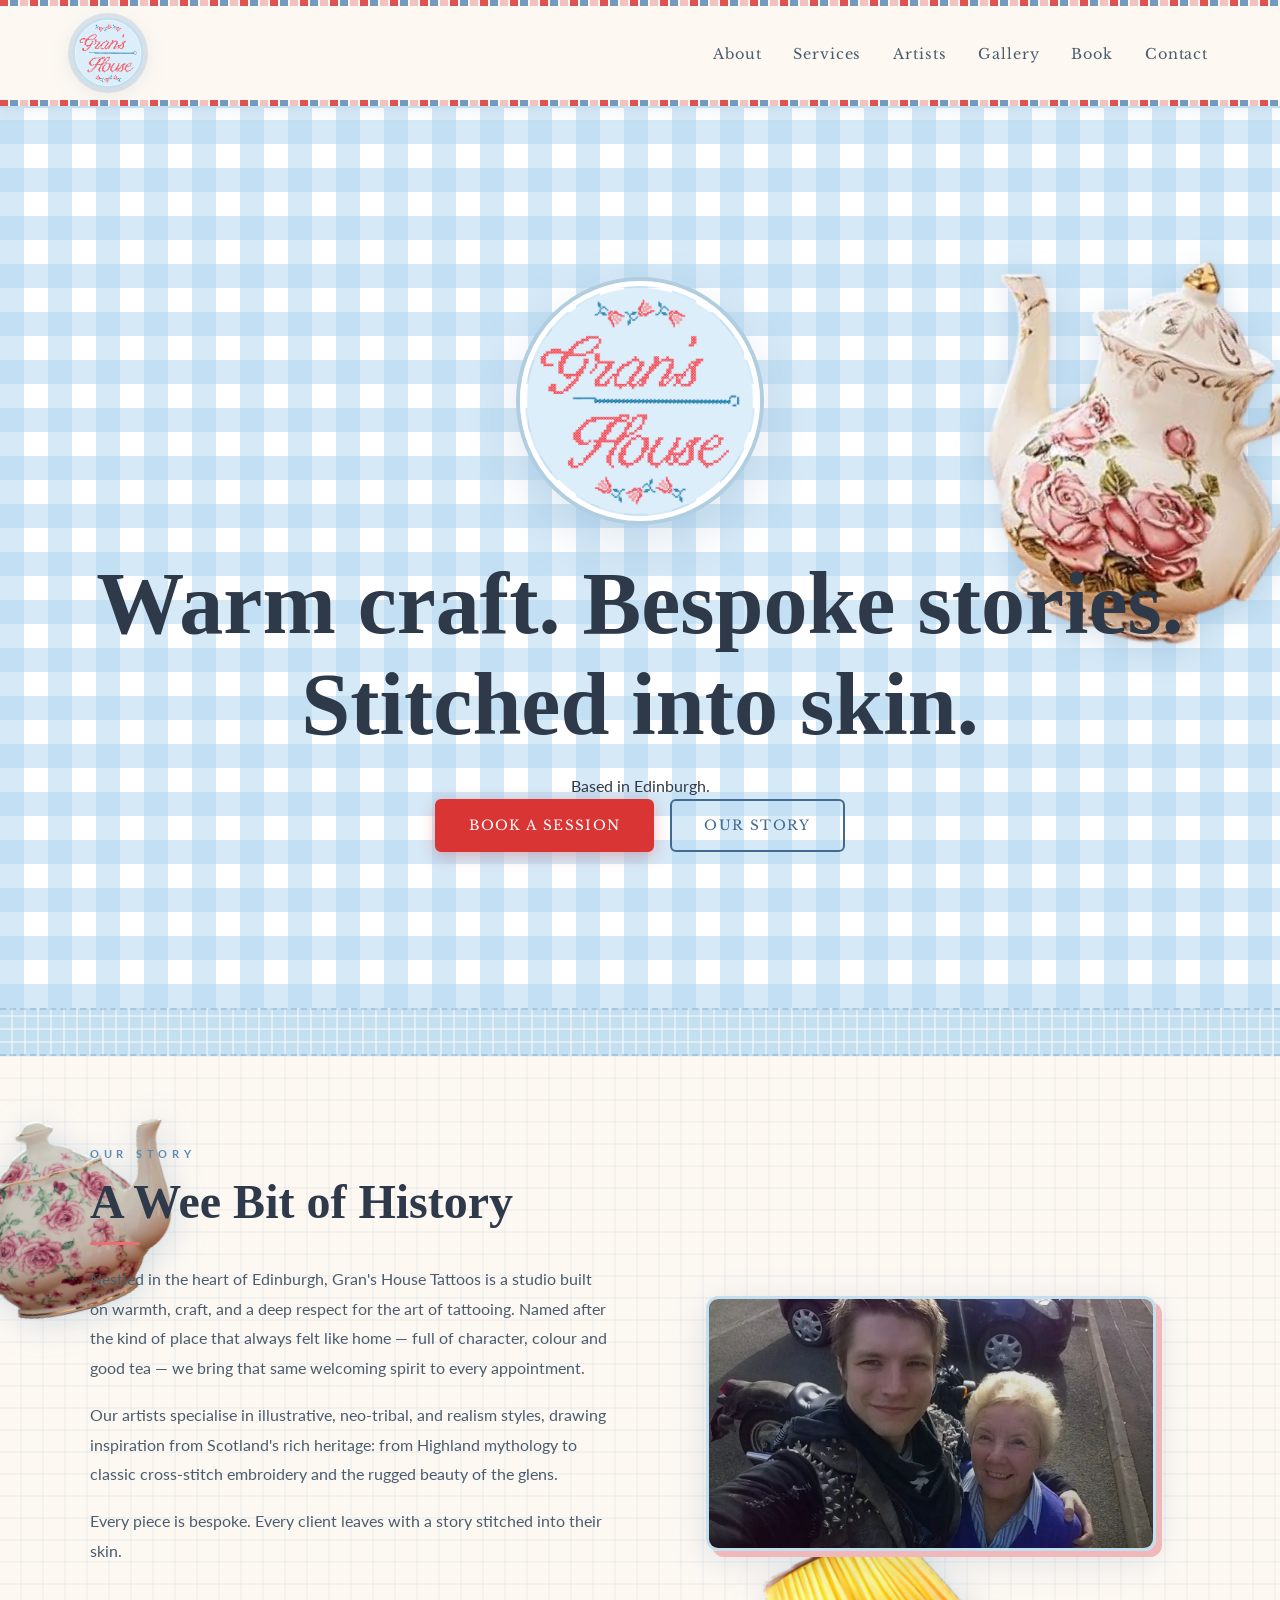
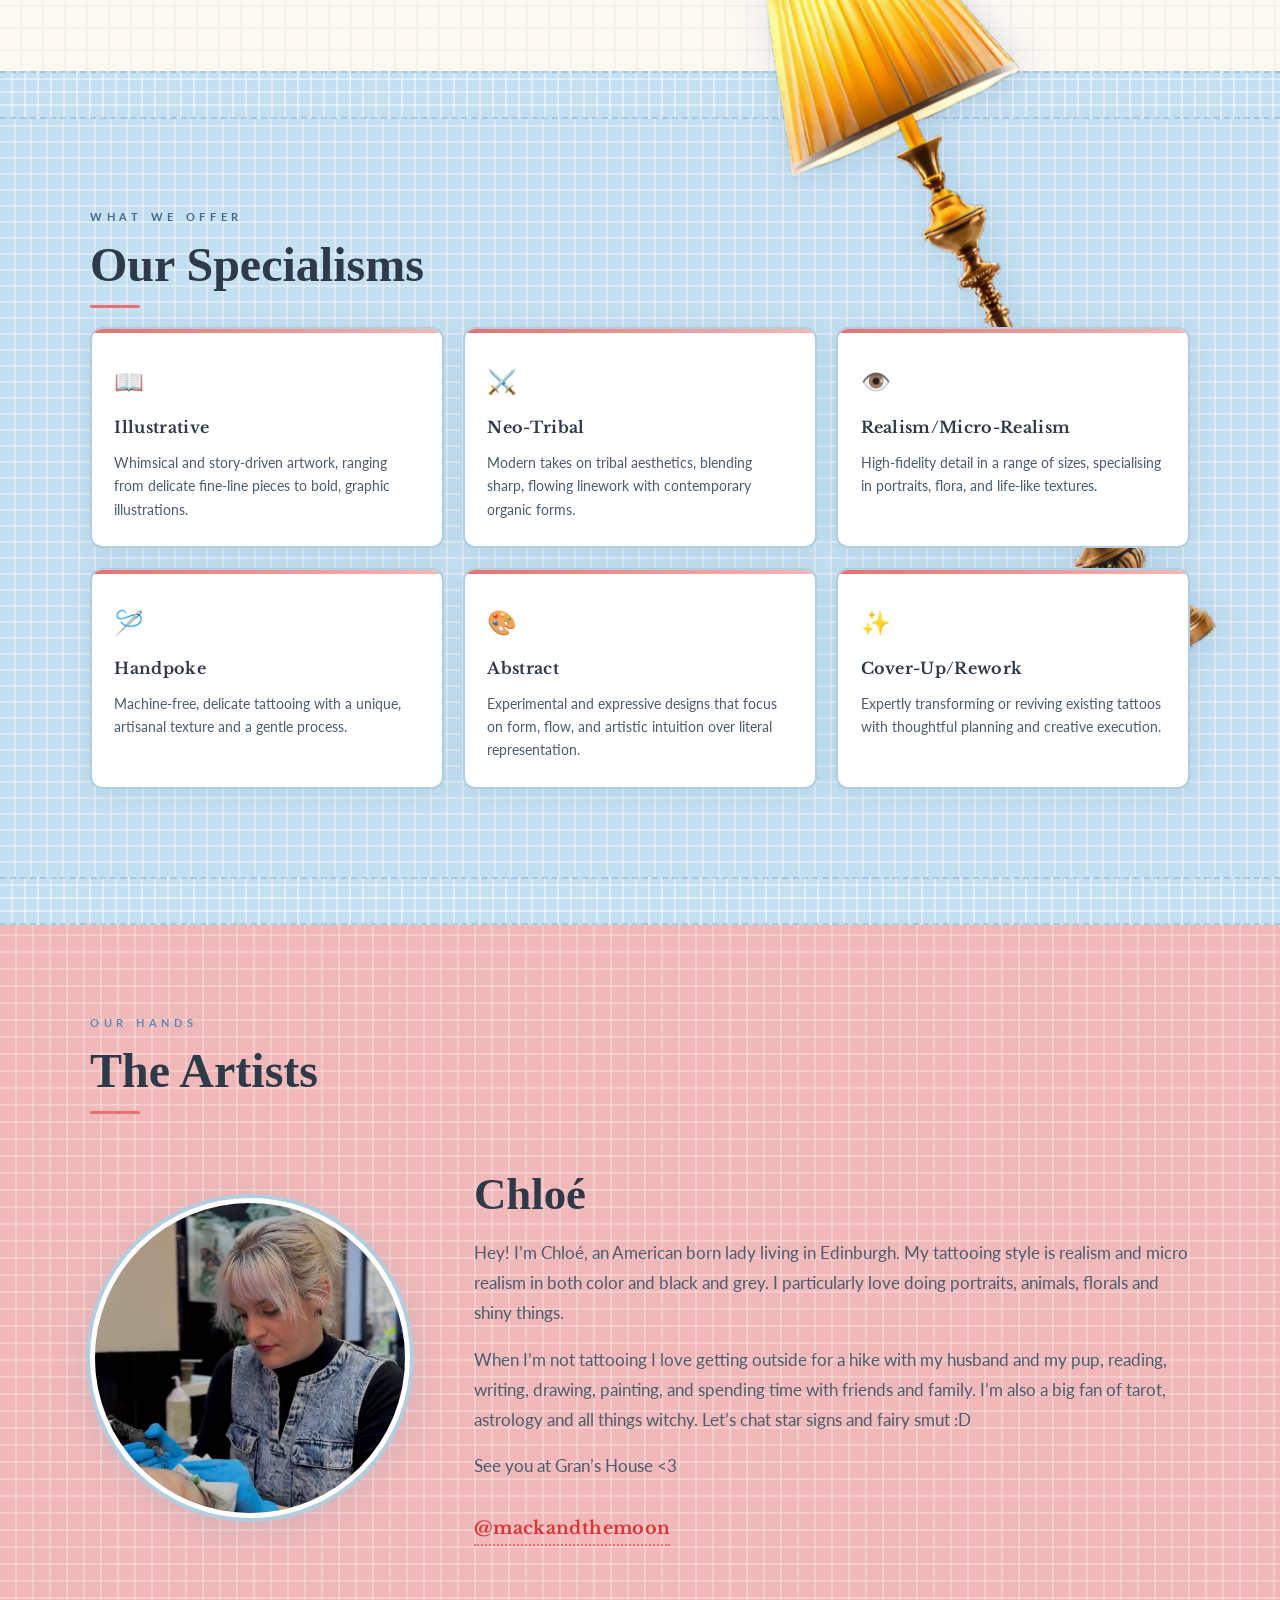
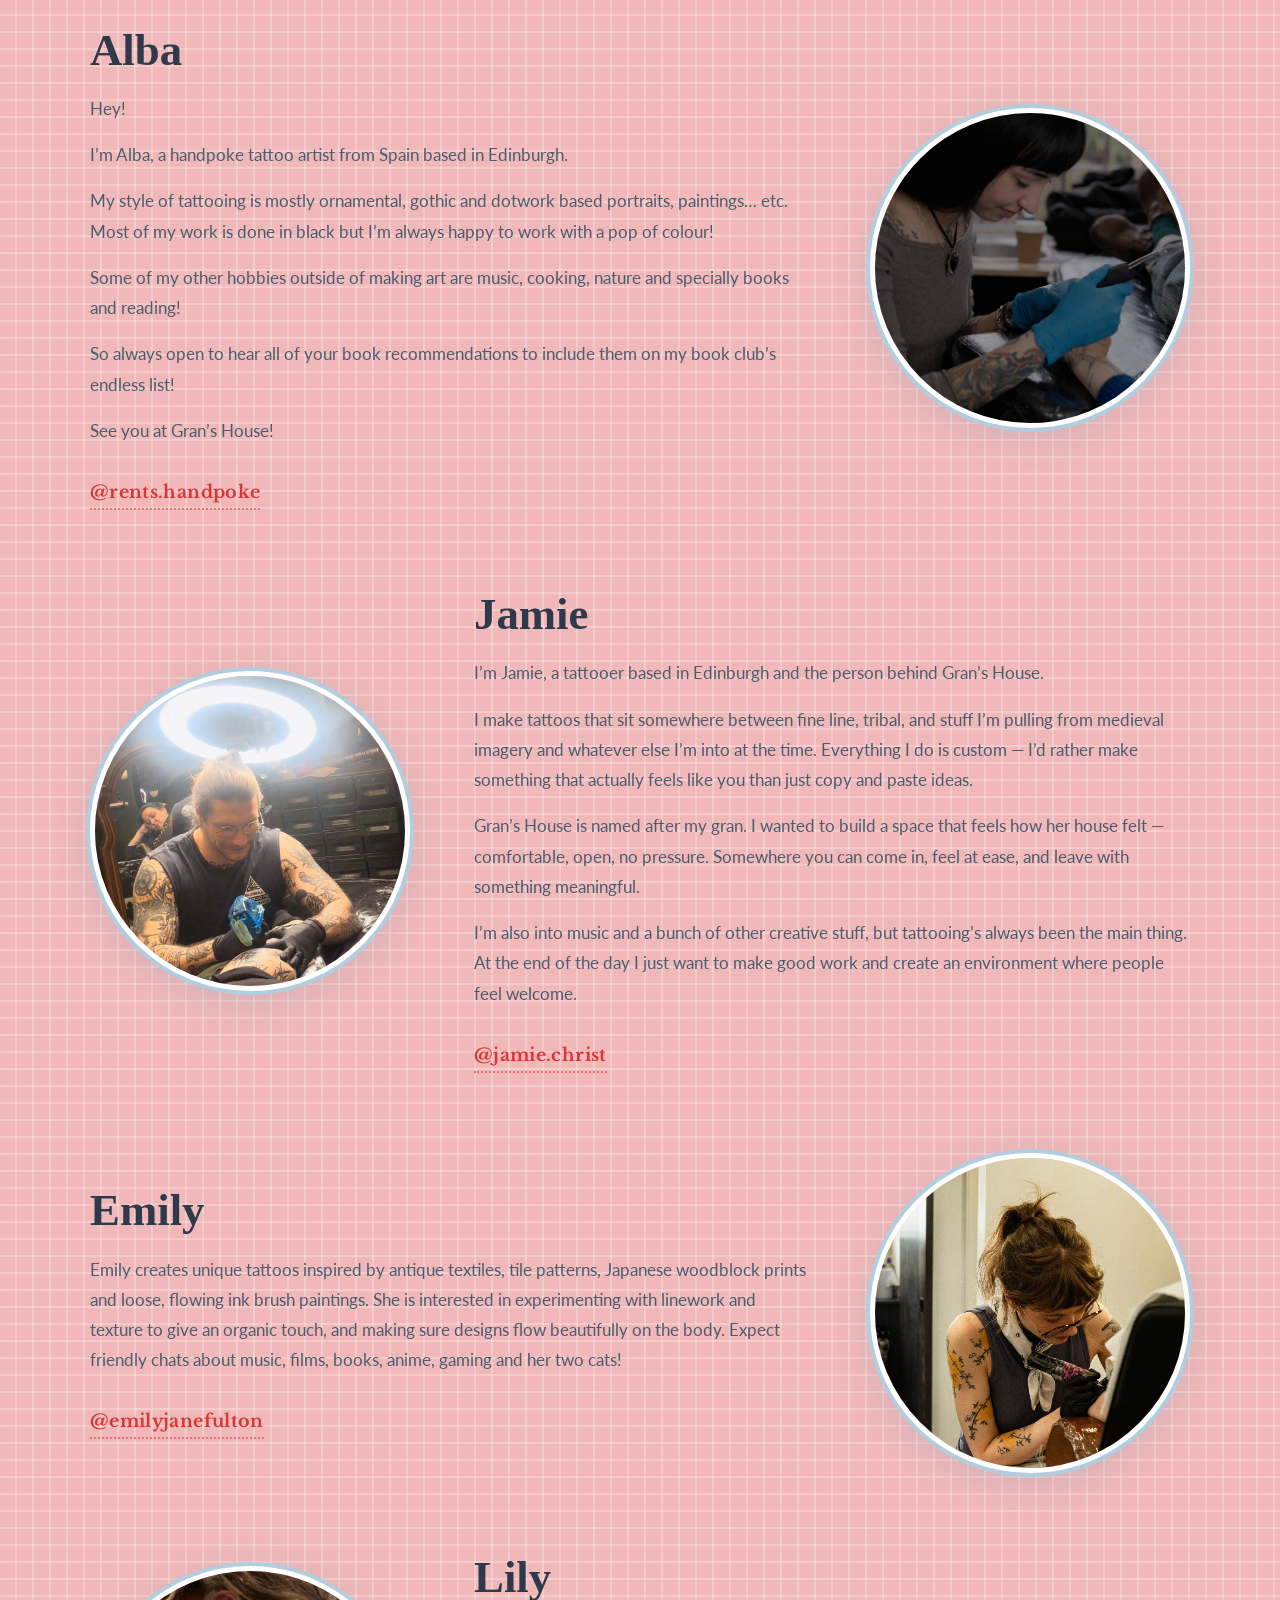
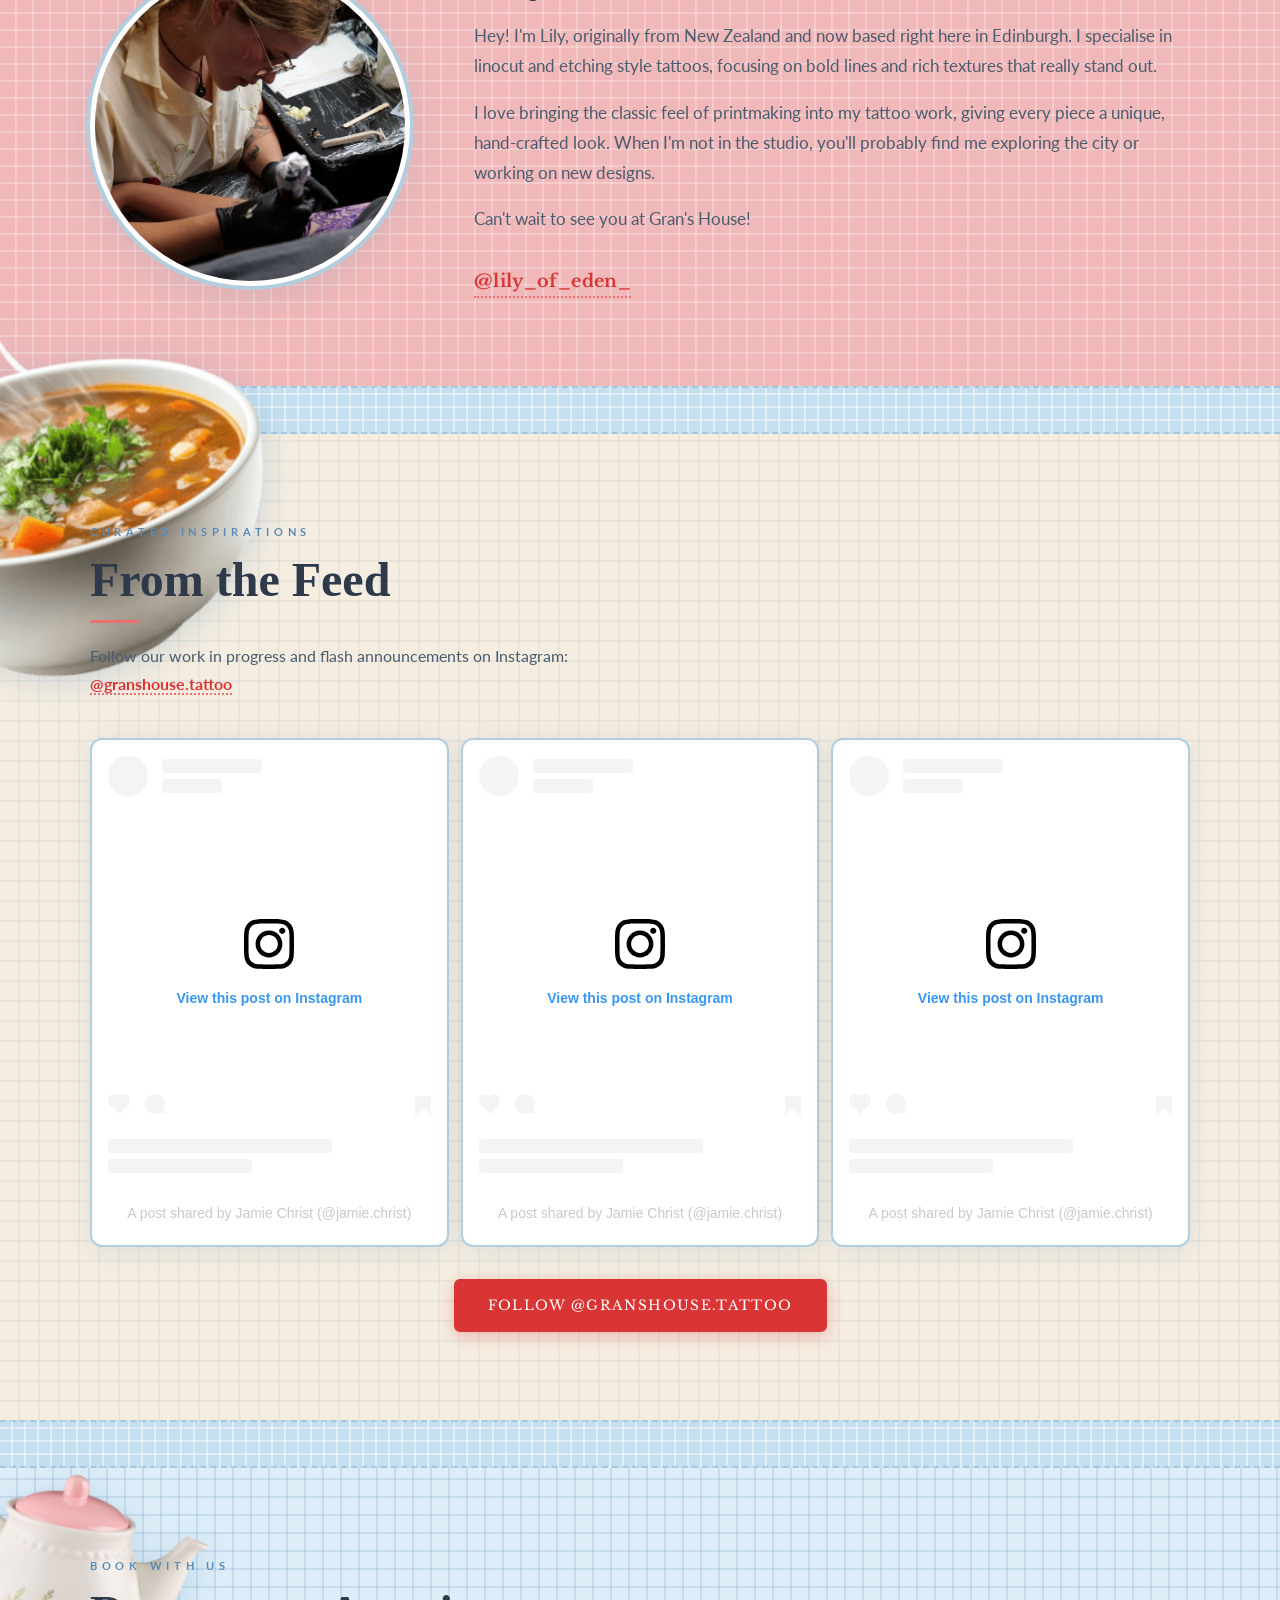
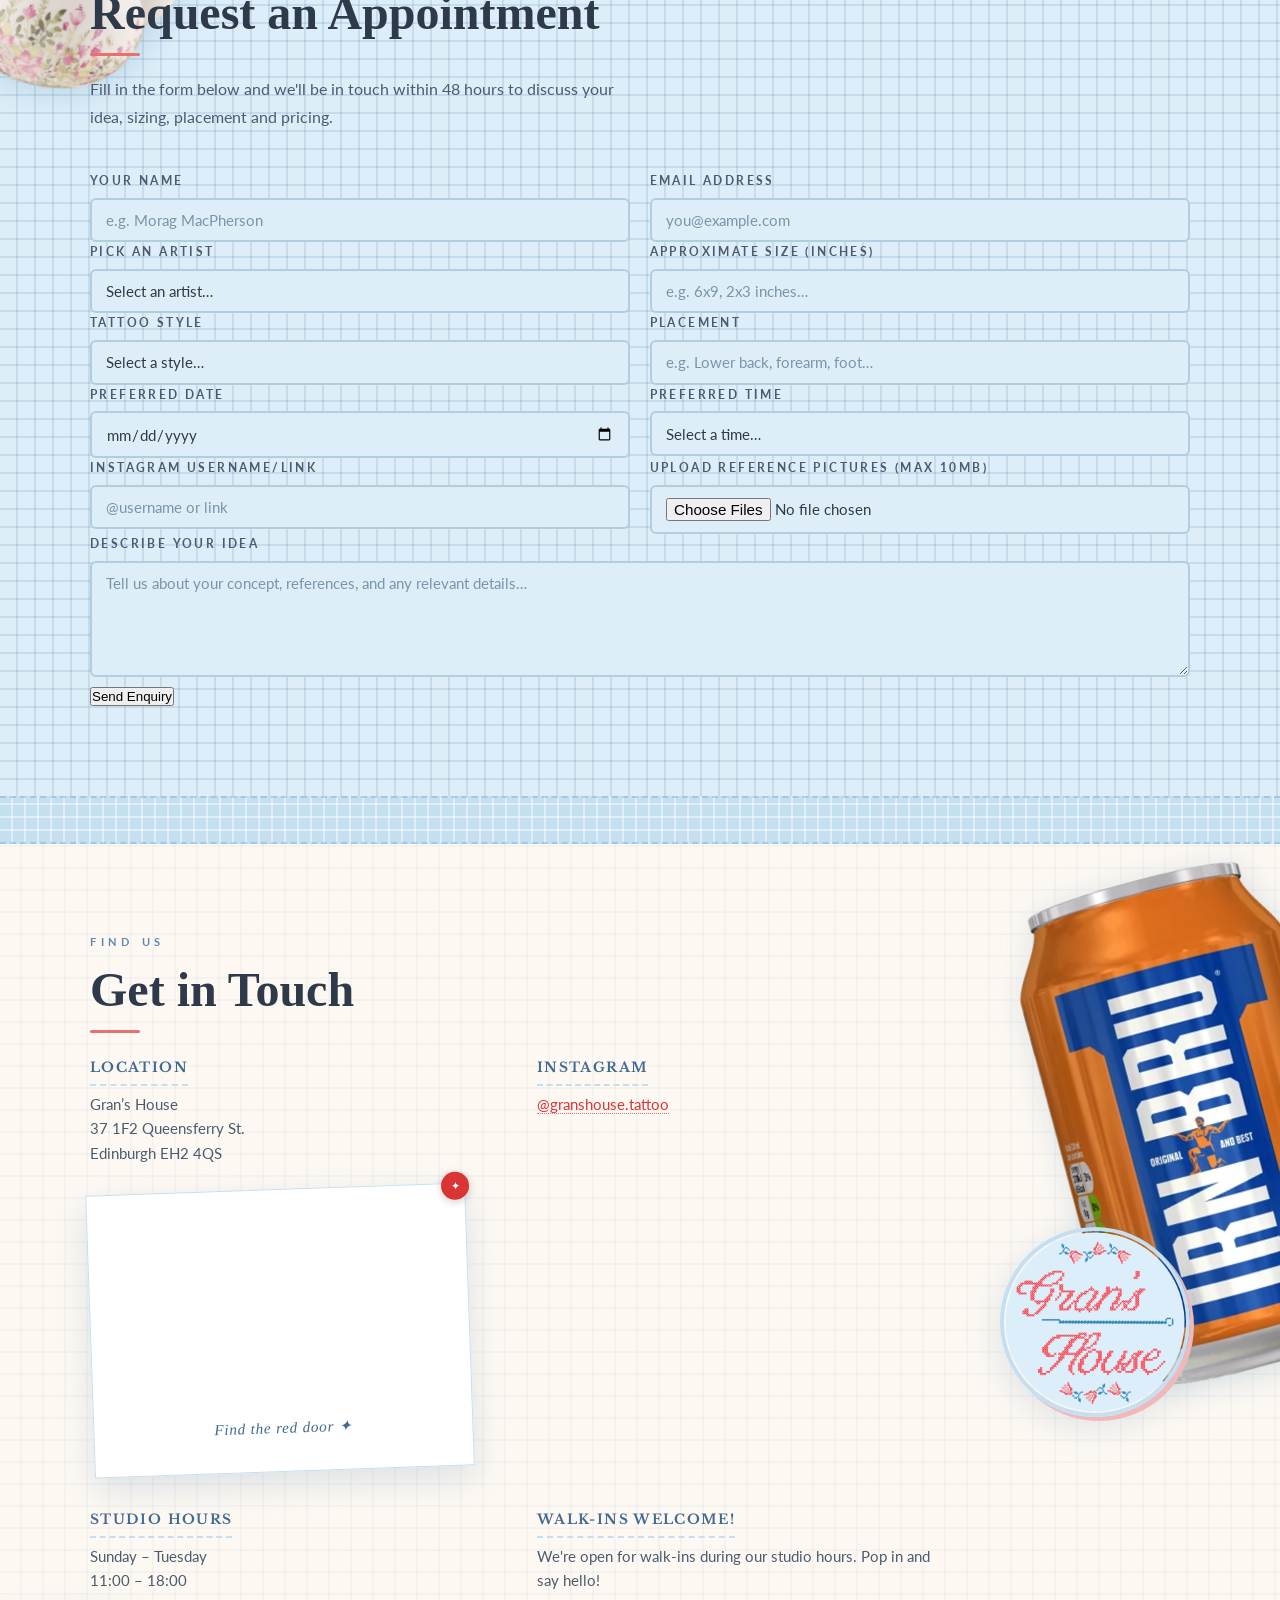
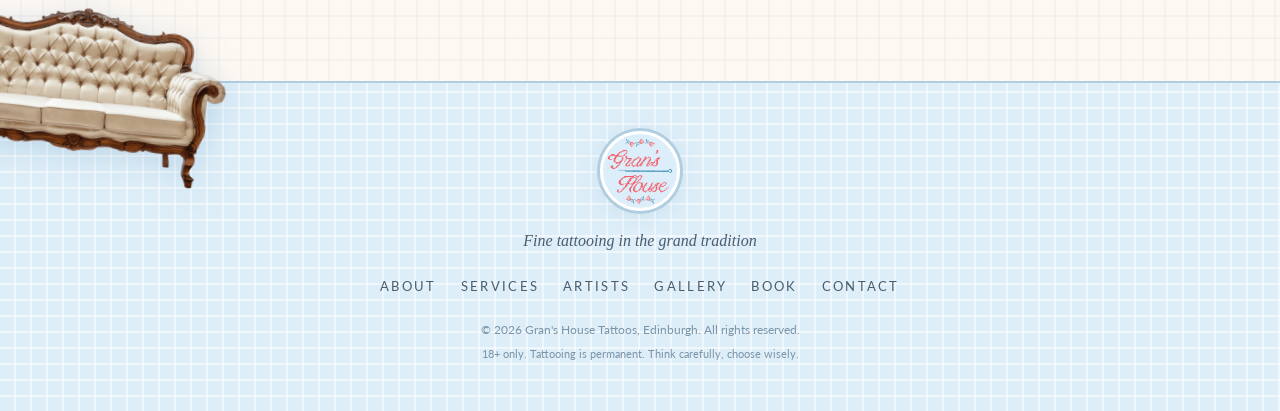
==== index_2.html @ 87a3f782 "temp index_2" ====
<!DOCTYPE html>
<html lang="en">

<head>
  <meta charset="UTF-8" />
  <meta name="viewport" content="width=device-width, initial-scale=1.0" />
  <title>Gran's House Tattoos – Scottish Tattoo Studio, Edinburgh</title>
  <meta name="description"
    content="Gran's House Tattoos is a refined Scottish tattoo studio offering bespoke illustrative, neo-tribal, and realism tattooing in the heart of Edinburgh." />
  <link rel="preconnect" href="https://fonts.googleapis.com" />
  <link rel="preconnect" href="https://fonts.gstatic.com" crossorigin />
  <link
    href="https://fonts.googleapis.com/css2?family=IM+Fell+English:ital@0;1&family=Libre+Baskerville:ital,wght@0,400;0,700;1,400&family=Lato:wght@300;400;700&display=swap"
    rel="stylesheet" />
  <link rel="stylesheet" href="style.css" />
</head>

<body>

  <!-- HEADER / NAV -->
  <header class="site-header" id="top">
    <div class="stitch-bar"></div>
    <nav class="nav-container">
      <div class="nav-logo">
        <a href="#top">
          <img src="Ilustración_sin_título (3).PNG" alt="Gran's House Tattoos Logo" class="logo-img" />
        </a>
      </div>
      <button class="hamburger" id="hamburger" aria-label="Open menu" aria-expanded="false">
        <span></span><span></span><span></span>
      </button>
      <ul class="nav-links" id="nav-links">
        <li><a href="#about">About</a></li>
        <li><a href="#services">Services</a></li>
        <li><a href="#artists">Artists</a></li>
        <li><a href="#gallery">Gallery</a></li>
        <li><a href="#booking">Book</a></li>
        <li><a href="#contact">Contact</a></li>
      </ul>
    </nav>
    <div class="stitch-bar"></div>
  </header>

  <!-- MOBILE NAV OVERLAY -->
  <div class="mobile-nav-overlay" id="mobile-nav">
    <div class="tartan-overlay-bg">
      <button class="close-menu" id="close-menu" aria-label="Close menu">✕</button>
      <ul>
        <li><a href="#about" class="mobile-nav-link">About</a></li>
        <li><a href="#services" class="mobile-nav-link">Services</a></li>
        <li><a href="#artists" class="mobile-nav-link">Artists</a></li>
        <li><a href="#gallery" class="mobile-nav-link">Gallery</a></li>
        <li><a href="#booking" class="mobile-nav-link">Book</a></li>
        <li><a href="#contact" class="mobile-nav-link">Contact</a></li>
      </ul>
    </div>
  </div>

  <!-- HERO -->
  <section class="hero" id="hero">
    <div class="container hero-container">
      <div class="hero-logo-wrap">
        <img src="Ilustración_sin_título (3).PNG" alt="Gran's House Tattoos" class="hero-logo" />
      </div>
      <div class="hero-content">
        <h1 class="hero-title">Warm craft. Bespoke stories. Stitched into skin.</h1>
        <p class="hero-subtitle">Based in Edinburgh.</p>
        <div class="hero-cta">
          <a href="#booking" class="btn btn-primary">Book a Session</a>
          <a href="#about" class="btn btn-outline">Our Story</a>
        </div>
      </div>
    </div>

    <!-- BREAKING THE GRID: teapot 1 -->
    <img src="assets/images/side-elements/teapot-1.png" class="btg-teapot btg-teapot--hero" aria-hidden="true" alt="" />
  </section>

  <!-- GINGHAM DIVIDER -->
  <div class="gingham-divider" aria-hidden="true"></div>

  <!-- ABOUT -->
  <section class="section about-section" id="about">
    <!-- BREAKING THE GRID: teapot 2 -->
    <img src="assets/images/side-elements/teapot-2.png" class="btg-teapot btg-teapot--about" aria-hidden="true"
      alt="" />
    <div class="container">
      <div class="section-label">Our Story</div>
      <h2 class="section-title">A Wee Bit of History</h2>
      <div class="about-grid">
        <div class="about-text">
          <p>Nestled in the heart of Edinburgh, Gran's House Tattoos is a studio built on warmth, craft, and a deep
            respect for the art of tattooing. Named after the kind of place that always felt like home — full of
            character, colour and good tea — we bring that same welcoming spirit to every appointment.</p>
          <p>Our artists specialise in illustrative, neo-tribal, and realism styles, drawing inspiration
            from Scotland's rich heritage: from Highland mythology to classic cross-stitch embroidery and the rugged
            beauty of the glens.</p>
          <p>Every piece is bespoke. Every client leaves with a story stitched into their skin.</p>
        </div>
        <div class="about-image-wrap">
          <div class="about-frame">
            <img src="jamie_and_gran.jpg" alt="Jamie and Gran" class="about-img" />
          </div>
        </div>
      </div>
    </div>
  </section>

  <!-- GINGHAM DIVIDER -->
  <div class="gingham-divider" aria-hidden="true"></div>

  <!-- SERVICES -->
  <section class="section services-section" id="services">
    <!-- BREAKING THE GRID: lampshade -->
    <img src="assets/images/side-elements/floorlamp-1.webp" class="btg-teapot btg-lamp" aria-hidden="true" alt="" />
    <div class="container">
      <div class="section-label">What We Offer</div>
      <h2 class="section-title">Our Specialisms</h2>
      <div class="services-grid">
        <div class="service-card">
          <div class="service-icon">📖</div>
          <h3>Illustrative</h3>
          <p>Whimsical and story-driven artwork, ranging from delicate fine-line pieces to bold, graphic illustrations.
          </p>
        </div>
        <div class="service-card">
          <div class="service-icon">⚔️</div>
          <h3>Neo-Tribal</h3>
          <p>Modern takes on tribal aesthetics, blending sharp, flowing linework with contemporary organic forms.</p>
        </div>
        <div class="service-card">
          <div class="service-icon">👁️</div>
          <h3>Realism/Micro-Realism</h3>
          <p>High-fidelity detail in a range of sizes, specialising in portraits, flora, and life-like textures.</p>
        </div>
        <div class="service-card">
          <div class="service-icon">🪡</div>
          <h3>Handpoke</h3>
          <p>Machine-free, delicate tattooing with a unique, artisanal texture and a gentle process.</p>
        </div>
        <div class="service-card">
          <div class="service-icon">🎨</div>
          <h3>Abstract</h3>
          <p>Experimental and expressive designs that focus on form, flow, and artistic intuition over literal
            representation.</p>
        </div>
        <div class="service-card">
          <div class="service-icon">✨</div>
          <h3>Cover-Up/Rework</h3>
          <p>Expertly transforming or reviving existing tattoos with thoughtful planning and creative execution.</p>
        </div>
      </div>
    </div>
  </section>

  <!-- GINGHAM DIVIDER -->
  <div class="gingham-divider" aria-hidden="true"></div>

  <!-- ARTISTS -->
  <section class="section artists-section" id="artists">
    <div class="container">
      <div class="section-label">Our Hands</div>
      <h2 class="section-title">The Artists</h2>
      <div class="artists-grid">
        <!-- Chloé -->
        <div class="artist-card">
          <div class="artist-image-wrap">
            <img src="Chloe.jpg" alt="Chloé" class="artist-img">
          </div>
          <div class="artist-info">
            <h3>Chloé</h3>
            <p class="artist-bio">Hey! I’m Chloé, an American born lady living in Edinburgh. My tattooing style is
              realism and micro realism in both color and black and grey. I particularly love doing portraits, animals,
              florals and shiny things. <br><br>When I’m not tattooing I love getting outside for a hike with my husband
              and my pup, reading, writing, drawing, painting, and spending time with friends and family. I’m also a big
              fan of tarot, astrology and all things witchy. Let’s chat star signs and fairy smut :D <br><br>See you at
              Gran’s House &lt;3</p>
            <a href="https://www.instagram.com/mackandthemoon" target="_blank" rel="noopener"
              class="artist-insta">@mackandthemoon</a>
          </div>
        </div>

        <!-- Alba -->
        <div class="artist-card">
          <div class="artist-image-wrap">
            <img src="Alba.jpg" alt="Alba" class="artist-img">
          </div>
          <div class="artist-info">
            <h3>Alba</h3>
            <p class="artist-bio">Hey! <br><br>I’m Alba, a handpoke tattoo artist from Spain based in Edinburgh.
              <br><br>My style of tattooing is mostly ornamental, gothic and dotwork based portraits, paintings… etc.
              Most of my work is done in black but I’m always happy to work with a pop of colour!<br><br>Some of my
              other hobbies outside of making art are music, cooking, nature and specially books and reading! <br>So
              always open to hear all of your book recommendations to include them on my book club’s endless list!
              <br><br>See you at Gran’s House!
            </p>
            <a href="https://www.instagram.com/rents.handpoke" target="_blank" rel="noopener"
              class="artist-insta">@rents.handpoke</a>
          </div>
        </div>

        <!-- Jamie -->
        <div class="artist-card">
          <div class="artist-image-wrap">
            <img src="Jamie.jpg" alt="Jamie" class="artist-img" style="object-position: center 70%;">
          </div>
          <div class="artist-info">
            <h3>Jamie</h3>
            <p class="artist-bio">I’m Jamie, a tattooer based in Edinburgh and the person behind Gran’s House.<br><br>I
              make tattoos that sit somewhere between fine line, tribal, and stuff I’m pulling from medieval imagery and
              whatever else I’m into at the time. Everything I do is custom — I’d rather make something that actually
              feels like you than just copy and paste ideas.<br><br>Gran’s House is named after my gran. I wanted to
              build a space that feels how her house felt — comfortable, open, no pressure. Somewhere you can come in,
              feel at ease, and leave with something meaningful.<br><br>I’m also into music and a bunch of other
              creative stuff, but tattooing’s always been the main thing. At the end of the day I just want to make good
              work and create an environment where people feel welcome.</p>
            <a href="https://www.instagram.com/jamie.christ" target="_blank" rel="noopener"
              class="artist-insta">@jamie.christ</a>
          </div>
        </div>

        <!-- Emily -->
        <div class="artist-card">
          <div class="artist-image-wrap">
            <img src="Emily.jpg" alt="Emily" class="artist-img">
          </div>
          <div class="artist-info">
            <h3>Emily</h3>
            <p class="artist-bio">Emily creates unique tattoos inspired by antique textiles, tile patterns, Japanese
              woodblock prints and loose, flowing ink brush paintings. She is interested in experimenting with linework
              and texture to give an organic touch, and making sure designs flow beautifully on the body. Expect
              friendly chats about music, films, books, anime, gaming and her two cats!</p>
            <a href="https://www.instagram.com/emilyjanefulton" target="_blank" rel="noopener"
              class="artist-insta">@emilyjanefulton</a>
          </div>
        </div>

        <!-- Lily -->
        <div class="artist-card">
          <div class="artist-image-wrap">
            <img src="Lily.jpg" alt="Lily" class="artist-img">
          </div>
          <div class="artist-info">
            <h3>Lily</h3>
            <p class="artist-bio">Hey! I'm Lily, originally from New Zealand and now based right here in Edinburgh. I specialise in linocut and etching style tattoos, focusing on bold lines and rich textures that really stand out.<br><br>I love bringing the classic feel of printmaking into my tattoo work, giving every piece a unique, hand-crafted look. When I'm not in the studio, you'll probably find me exploring the city or working on new designs.<br><br>Can't wait to see you at Gran's House!</p>
            <a href="https://www.instagram.com/lily_of_eden_" target="_blank" rel="noopener"
              class="artist-insta">@lily_of_eden_</a>
          </div>
        </div>
      </div>
    </div>
  </section>

  <!-- GINGHAM DIVIDER -->
  <div class="gingham-divider" aria-hidden="true"></div>

  <!-- GALLERY / INSTAGRAM -->
  <section class="section gallery-section" id="gallery">
    <!-- BREAKING THE GRID: soup -->
    <img src="assets/images/side-elements/soup.png" class="btg-teapot btg-soup" aria-hidden="true" alt="" />
    <div class="container">
      <div class="section-label">Curated Inspirations</div>
      <h2 class="section-title">From the Feed</h2>
      <p class="section-intro">
        Follow our work in progress and flash announcements on Instagram:
        <a href="https://www.instagram.com/granshouse.tattoo" target="_blank" rel="noopener"
          class="insta-link">@granshouse.tattoo</a>
      </p>

      <!-- ── MODE A: SnapWidget live feed ── -->
      <!-- Replace YOUR_WIDGET_ID_HERE with the number from snapwidget.com -->
      <div class="ig-snapwidget-wrap" id="ig-snapwidget">
        <iframe src="https://snapwidget.com/embed/YOUR_WIDGET_ID_HERE" class="snapwidget-widget"
          allowtransparency="true" frameborder="0" scrolling="no" title="Instagram feed — Gran's House Tattoos"
          aria-label="Instagram photo grid for @granshouse.tattoo"></iframe>
        <script async src="https://snapwidget.com/js/snapwidget.js"></script>
      </div>

      <!-- ── MODE B: Official individual post embeds (shown when SnapWidget is not set up) ── -->
      <!-- Paste your <blockquote class="instagram-media"> embeds inside here -->
      <div class="ig-post-embeds" id="ig-post-embeds" hidden>
        <!-- PASTE INSTAGRAM EMBED BLOCKQUOTES HERE — one per post -->
        <!-- Example structure (Instagram will replace this with the real post):
        <blockquote class="instagram-media" data-instgrm-permalink="https://www.instagram.com/p/YOURPOSTID/" data-instgrm-version="14">
          <a href="https://www.instagram.com/p/YOURPOSTID/">View post</a>
        </blockquote>
        -->
        <blockquote class="instagram-media" data-instgrm-captioned
          data-instgrm-permalink="https://www.instagram.com/p/DWb9BjYgiXg/?utm_source=ig_embed&amp;utm_campaign=loading"
          data-instgrm-version="14"
          style=" background:#FFF; border:0; border-radius:3px; box-shadow:0 0 1px 0 rgba(0,0,0,0.5),0 1px 10px 0 rgba(0,0,0,0.15); margin: 1px; max-width:540px; min-width:326px; padding:0; width:99.375%; width:-webkit-calc(100% - 2px); width:calc(100% - 2px);">
          <div style="padding:16px;"> <a
              href="https://www.instagram.com/p/DWb9BjYgiXg/?utm_source=ig_embed&amp;utm_campaign=loading"
              style=" background:#FFFFFF; line-height:0; padding:0 0; text-align:center; text-decoration:none; width:100%;"
              target="_blank">
              <div style=" display: flex; flex-direction: row; align-items: center;">
                <div
                  style="background-color: #F4F4F4; border-radius: 50%; flex-grow: 0; height: 40px; margin-right: 14px; width: 40px;">
                </div>
                <div style="display: flex; flex-direction: column; flex-grow: 1; justify-content: center;">
                  <div
                    style=" background-color: #F4F4F4; border-radius: 4px; flex-grow: 0; height: 14px; margin-bottom: 6px; width: 100px;">
                  </div>
                  <div style=" background-color: #F4F4F4; border-radius: 4px; flex-grow: 0; height: 14px; width: 60px;">
                  </div>
                </div>
              </div>
              <div style="padding: 19% 0;"></div>
              <div style="display:block; height:50px; margin:0 auto 12px; width:50px;"><svg width="50px" height="50px"
                  viewBox="0 0 60 60" version="1.1" xmlns="https://www.w3.org/2000/svg"
                  xmlns:xlink="https://www.w3.org/1999/xlink">
                  <g stroke="none" stroke-width="1" fill="none" fill-rule="evenodd">
                    <g transform="translate(-511.000000, -20.000000)" fill="#000000">
                      <g>
                        <path
                          d="M556.869,30.41 C554.814,30.41 553.148,32.076 553.148,34.131 C553.148,36.186 554.814,37.852 556.869,37.852 C558.924,37.852 560.59,36.186 560.59,34.131 C560.59,32.076 558.924,30.41 556.869,30.41 M541,60.657 C535.114,60.657 530.342,55.887 530.342,50 C530.342,44.114 535.114,39.342 541,39.342 C546.887,39.342 551.658,44.114 551.658,50 C551.658,55.887 546.887,60.657 541,60.657 M541,33.886 C532.1,33.886 524.886,41.1 524.886,50 C524.886,58.899 532.1,66.113 541,66.113 C549.9,66.113 557.115,58.899 557.115,50 C557.115,41.1 549.9,33.886 541,33.886 M565.378,62.101 C565.244,65.022 564.756,66.606 564.346,67.663 C563.803,69.06 563.154,70.057 562.106,71.106 C561.058,72.155 560.06,72.803 558.662,73.347 C557.607,73.757 556.021,74.244 553.102,74.378 C549.944,74.521 548.997,74.552 541,74.552 C533.003,74.552 532.056,74.521 528.898,74.378 C525.979,74.244 524.393,73.757 523.338,73.347 C521.94,72.803 520.942,72.155 519.894,71.106 C518.846,70.057 518.197,69.06 517.654,67.663 C517.244,66.606 516.755,65.022 516.623,62.101 C516.479,58.943 516.448,57.996 516.448,50 C516.448,42.003 516.479,41.056 516.623,37.899 C516.755,34.978 517.244,33.391 517.654,32.338 C518.197,30.938 518.846,29.942 519.894,28.894 C520.942,27.846 521.94,27.196 523.338,26.654 C524.393,26.244 525.979,25.756 528.898,25.623 C532.057,25.479 533.004,25.448 541,25.448 C548.997,25.448 549.943,25.479 553.102,25.623 C556.021,25.756 557.607,26.244 558.662,26.654 C560.06,27.196 561.058,27.846 562.106,28.894 C563.154,29.942 563.803,30.938 564.346,32.338 C564.756,33.391 565.244,34.978 565.378,37.899 C565.522,41.056 565.552,42.003 565.552,50 C565.552,57.996 565.522,58.943 565.378,62.101 M570.82,37.631 C570.674,34.438 570.167,32.258 569.425,30.349 C568.659,28.377 567.633,26.702 565.965,25.035 C564.297,23.368 562.623,22.342 560.652,21.575 C558.743,20.834 556.562,20.326 553.369,20.18 C550.169,20.033 549.148,20 541,20 C532.853,20 531.831,20.033 528.631,20.18 C525.438,20.326 523.257,20.834 521.349,21.575 C519.376,22.342 517.703,23.368 516.035,25.035 C514.368,26.702 513.342,28.377 512.574,30.349 C511.834,32.258 511.326,34.438 511.181,37.631 C511.035,40.831 511,41.851 511,50 C511,58.147 511.035,59.17 511.181,62.369 C511.326,65.562 511.834,67.743 512.574,69.651 C513.342,71.625 514.368,73.296 516.035,74.965 C517.703,76.634 519.376,77.658 521.349,78.425 C523.257,79.167 525.438,79.673 528.631,79.82 C531.831,79.965 532.853,80.001 541,80.001 C549.148,80.001 550.169,79.965 553.369,79.82 C556.562,79.673 558.743,79.167 560.652,78.425 C562.623,77.658 564.297,76.634 565.965,74.965 C567.633,73.296 568.659,71.625 569.425,69.651 C570.167,67.743 570.674,65.562 570.82,62.369 C570.966,59.17 571,58.147 571,50 C571,41.851 570.966,40.831 570.82,37.631">
                        </path>
                      </g>
                    </g>
                  </g>
                </svg></div>
              <div style="padding-top: 8px;">
                <div
                  style=" color:#3897f0; font-family:Arial,sans-serif; font-size:14px; font-style:normal; font-weight:550; line-height:18px;">
                  View this post on Instagram</div>
              </div>
              <div style="padding: 12.5% 0;"></div>
              <div style="display: flex; flex-direction: row; margin-bottom: 14px; align-items: center;">
                <div>
                  <div
                    style="background-color: #F4F4F4; border-radius: 50%; height: 12.5px; width: 12.5px; transform: translateX(0px) translateY(7px);">
                  </div>
                  <div
                    style="background-color: #F4F4F4; height: 12.5px; transform: rotate(-45deg) translateX(3px) translateY(1px); width: 12.5px; flex-grow: 0; margin-right: 14px; margin-left: 2px;">
                  </div>
                  <div
                    style="background-color: #F4F4F4; border-radius: 50%; height: 12.5px; width: 12.5px; transform: translateX(9px) translateY(-18px);">
                  </div>
                </div>
                <div style="margin-left: 8px;">
                  <div style=" background-color: #F4F4F4; border-radius: 50%; flex-grow: 0; height: 20px; width: 20px;">
                  </div>
                  <div
                    style=" width: 0; height: 0; border-top: 2px solid transparent; border-left: 6px solid #f4f4f4; border-bottom: 2px solid transparent; transform: translateX(16px) translateY(-4px) rotate(30deg)">
                  </div>
                </div>
                <div style="margin-left: auto;">
                  <div
                    style=" width: 0px; border-top: 8px solid #F4F4F4; border-right: 8px solid transparent; transform: translateY(16px);">
                  </div>
                  <div
                    style=" background-color: #F4F4F4; flex-grow: 0; height: 12px; width: 16px; transform: translateY(-4px);">
                  </div>
                  <div
                    style=" width: 0; height: 0; border-top: 8px solid #F4F4F4; border-left: 8px solid transparent; transform: translateY(-4px) translateX(8px);">
                  </div>
                </div>
              </div>
              <div
                style="display: flex; flex-direction: column; flex-grow: 1; justify-content: center; margin-bottom: 24px;">
                <div
                  style=" background-color: #F4F4F4; border-radius: 4px; flex-grow: 0; height: 14px; margin-bottom: 6px; width: 224px;">
                </div>
                <div style=" background-color: #F4F4F4; border-radius: 4px; flex-grow: 0; height: 14px; width: 144px;">
                </div>
              </div>
            </a>
            <p
              style=" color:#c9c8cd; font-family:Arial,sans-serif; font-size:14px; line-height:17px; margin-bottom:0; margin-top:8px; overflow:hidden; padding:8px 0 7px; text-align:center; text-overflow:ellipsis; white-space:nowrap;">
              <a href="https://www.instagram.com/p/DWb9BjYgiXg/?utm_source=ig_embed&amp;utm_campaign=loading"
                style=" color:#c9c8cd; font-family:Arial,sans-serif; font-size:14px; font-style:normal; font-weight:normal; line-height:17px; text-decoration:none;"
                target="_blank">A post shared by Jamie Christ (@jamie.christ)</a>
            </p>
          </div>
        </blockquote>
        <script async src="//www.instagram.com/embed.js"></script>
        <blockquote class="instagram-media" data-instgrm-captioned
          data-instgrm-permalink="https://www.instagram.com/p/DV_mzFVAmsB/?utm_source=ig_embed&amp;utm_campaign=loading"
          data-instgrm-version="14"
          style=" background:#FFF; border:0; border-radius:3px; box-shadow:0 0 1px 0 rgba(0,0,0,0.5),0 1px 10px 0 rgba(0,0,0,0.15); margin: 1px; max-width:540px; min-width:326px; padding:0; width:99.375%; width:-webkit-calc(100% - 2px); width:calc(100% - 2px);">
          <div style="padding:16px;"> <a
              href="https://www.instagram.com/p/DV_mzFVAmsB/?utm_source=ig_embed&amp;utm_campaign=loading"
              style=" background:#FFFFFF; line-height:0; padding:0 0; text-align:center; text-decoration:none; width:100%;"
              target="_blank">
              <div style=" display: flex; flex-direction: row; align-items: center;">
                <div
                  style="background-color: #F4F4F4; border-radius: 50%; flex-grow: 0; height: 40px; margin-right: 14px; width: 40px;">
                </div>
                <div style="display: flex; flex-direction: column; flex-grow: 1; justify-content: center;">
                  <div
                    style=" background-color: #F4F4F4; border-radius: 4px; flex-grow: 0; height: 14px; margin-bottom: 6px; width: 100px;">
                  </div>
                  <div style=" background-color: #F4F4F4; border-radius: 4px; flex-grow: 0; height: 14px; width: 60px;">
                  </div>
                </div>
              </div>
              <div style="padding: 19% 0;"></div>
              <div style="display:block; height:50px; margin:0 auto 12px; width:50px;"><svg width="50px" height="50px"
                  viewBox="0 0 60 60" version="1.1" xmlns="https://www.w3.org/2000/svg"
                  xmlns:xlink="https://www.w3.org/1999/xlink">
                  <g stroke="none" stroke-width="1" fill="none" fill-rule="evenodd">
                    <g transform="translate(-511.000000, -20.000000)" fill="#000000">
                      <g>
                        <path
                          d="M556.869,30.41 C554.814,30.41 553.148,32.076 553.148,34.131 C553.148,36.186 554.814,37.852 556.869,37.852 C558.924,37.852 560.59,36.186 560.59,34.131 C560.59,32.076 558.924,30.41 556.869,30.41 M541,60.657 C535.114,60.657 530.342,55.887 530.342,50 C530.342,44.114 535.114,39.342 541,39.342 C546.887,39.342 551.658,44.114 551.658,50 C551.658,55.887 546.887,60.657 541,60.657 M541,33.886 C532.1,33.886 524.886,41.1 524.886,50 C524.886,58.899 532.1,66.113 541,66.113 C549.9,66.113 557.115,58.899 557.115,50 C557.115,41.1 549.9,33.886 541,33.886 M565.378,62.101 C565.244,65.022 564.756,66.606 564.346,67.663 C563.803,69.06 563.154,70.057 562.106,71.106 C561.058,72.155 560.06,72.803 558.662,73.347 C557.607,73.757 556.021,74.244 553.102,74.378 C549.944,74.521 548.997,74.552 541,74.552 C533.003,74.552 532.056,74.521 528.898,74.378 C525.979,74.244 524.393,73.757 523.338,73.347 C521.94,72.803 520.942,72.155 519.894,71.106 C518.846,70.057 518.197,69.06 517.654,67.663 C517.244,66.606 516.755,65.022 516.623,62.101 C516.479,58.943 516.448,57.996 516.448,50 C516.448,42.003 516.479,41.056 516.623,37.899 C516.755,34.978 517.244,33.391 517.654,32.338 C518.197,30.938 518.846,29.942 519.894,28.894 C520.942,27.846 521.94,27.196 523.338,26.654 C524.393,26.244 525.979,25.756 528.898,25.623 C532.057,25.479 533.004,25.448 541,25.448 C548.997,25.448 549.943,25.479 553.102,25.623 C556.021,25.756 557.607,26.244 558.662,26.654 C560.06,27.196 561.058,27.846 562.106,28.894 C563.154,29.942 563.803,30.938 564.346,32.338 C564.756,33.391 565.244,34.978 565.378,37.899 C565.522,41.056 565.552,42.003 565.552,50 C565.552,57.996 565.522,58.943 565.378,62.101 M570.82,37.631 C570.674,34.438 570.167,32.258 569.425,30.349 C568.659,28.377 567.633,26.702 565.965,25.035 C564.297,23.368 562.623,22.342 560.652,21.575 C558.743,20.834 556.562,20.326 553.369,20.18 C550.169,20.033 549.148,20 541,20 C532.853,20 531.831,20.033 528.631,20.18 C525.438,20.326 523.257,20.834 521.349,21.575 C519.376,22.342 517.703,23.368 516.035,25.035 C514.368,26.702 513.342,28.377 512.574,30.349 C511.834,32.258 511.326,34.438 511.181,37.631 C511.035,40.831 511,41.851 511,50 C511,58.147 511.035,59.17 511.181,62.369 C511.326,65.562 511.834,67.743 512.574,69.651 C513.342,71.625 514.368,73.296 516.035,74.965 C517.703,76.634 519.376,77.658 521.349,78.425 C523.257,79.167 525.438,79.673 528.631,79.82 C531.831,79.965 532.853,80.001 541,80.001 C549.148,80.001 550.169,79.965 553.369,79.82 C556.562,79.673 558.743,79.167 560.652,78.425 C562.623,77.658 564.297,76.634 565.965,74.965 C567.633,73.296 568.659,71.625 569.425,69.651 C570.167,67.743 570.674,65.562 570.82,62.369 C570.966,59.17 571,58.147 571,50 C571,41.851 570.966,40.831 570.82,37.631">
                        </path>
                      </g>
                    </g>
                  </g>
                </svg></div>
              <div style="padding-top: 8px;">
                <div
                  style=" color:#3897f0; font-family:Arial,sans-serif; font-size:14px; font-style:normal; font-weight:550; line-height:18px;">
                  View this post on Instagram</div>
              </div>
              <div style="padding: 12.5% 0;"></div>
              <div style="display: flex; flex-direction: row; margin-bottom: 14px; align-items: center;">
                <div>
                  <div
                    style="background-color: #F4F4F4; border-radius: 50%; height: 12.5px; width: 12.5px; transform: translateX(0px) translateY(7px);">
                  </div>
                  <div
                    style="background-color: #F4F4F4; height: 12.5px; transform: rotate(-45deg) translateX(3px) translateY(1px); width: 12.5px; flex-grow: 0; margin-right: 14px; margin-left: 2px;">
                  </div>
                  <div
                    style="background-color: #F4F4F4; border-radius: 50%; height: 12.5px; width: 12.5px; transform: translateX(9px) translateY(-18px);">
                  </div>
                </div>
                <div style="margin-left: 8px;">
                  <div style=" background-color: #F4F4F4; border-radius: 50%; flex-grow: 0; height: 20px; width: 20px;">
                  </div>
                  <div
                    style=" width: 0; height: 0; border-top: 2px solid transparent; border-left: 6px solid #f4f4f4; border-bottom: 2px solid transparent; transform: translateX(16px) translateY(-4px) rotate(30deg)">
                  </div>
                </div>
                <div style="margin-left: auto;">
                  <div
                    style=" width: 0px; border-top: 8px solid #F4F4F4; border-right: 8px solid transparent; transform: translateY(16px);">
                  </div>
                  <div
                    style=" background-color: #F4F4F4; flex-grow: 0; height: 12px; width: 16px; transform: translateY(-4px);">
                  </div>
                  <div
                    style=" width: 0; height: 0; border-top: 8px solid #F4F4F4; border-left: 8px solid transparent; transform: translateY(-4px) translateX(8px);">
                  </div>
                </div>
              </div>
              <div
                style="display: flex; flex-direction: column; flex-grow: 1; justify-content: center; margin-bottom: 24px;">
                <div
                  style=" background-color: #F4F4F4; border-radius: 4px; flex-grow: 0; height: 14px; margin-bottom: 6px; width: 224px;">
                </div>
                <div style=" background-color: #F4F4F4; border-radius: 4px; flex-grow: 0; height: 14px; width: 144px;">
                </div>
              </div>
            </a>
            <p
              style=" color:#c9c8cd; font-family:Arial,sans-serif; font-size:14px; line-height:17px; margin-bottom:0; margin-top:8px; overflow:hidden; padding:8px 0 7px; text-align:center; text-overflow:ellipsis; white-space:nowrap;">
              <a href="https://www.instagram.com/p/DV_mzFVAmsB/?utm_source=ig_embed&amp;utm_campaign=loading"
                style=" color:#c9c8cd; font-family:Arial,sans-serif; font-size:14px; font-style:normal; font-weight:normal; line-height:17px; text-decoration:none;"
                target="_blank">A post shared by Jamie Christ (@jamie.christ)</a>
            </p>
          </div>
        </blockquote>
        <script async src="//www.instagram.com/embed.js"></script>
        <blockquote class="instagram-media" data-instgrm-captioned
          data-instgrm-permalink="https://www.instagram.com/reel/DV6cT-DAkLP/?utm_source=ig_embed&amp;utm_campaign=loading"
          data-instgrm-version="14"
          style=" background:#FFF; border:0; border-radius:3px; box-shadow:0 0 1px 0 rgba(0,0,0,0.5),0 1px 10px 0 rgba(0,0,0,0.15); margin: 1px; max-width:540px; min-width:326px; padding:0; width:99.375%; width:-webkit-calc(100% - 2px); width:calc(100% - 2px);">
          <div style="padding:16px;"> <a
              href="https://www.instagram.com/reel/DV6cT-DAkLP/?utm_source=ig_embed&amp;utm_campaign=loading"
              style=" background:#FFFFFF; line-height:0; padding:0 0; text-align:center; text-decoration:none; width:100%;"
              target="_blank">
              <div style=" display: flex; flex-direction: row; align-items: center;">
                <div
                  style="background-color: #F4F4F4; border-radius: 50%; flex-grow: 0; height: 40px; margin-right: 14px; width: 40px;">
                </div>
                <div style="display: flex; flex-direction: column; flex-grow: 1; justify-content: center;">
                  <div
                    style=" background-color: #F4F4F4; border-radius: 4px; flex-grow: 0; height: 14px; margin-bottom: 6px; width: 100px;">
                  </div>
                  <div style=" background-color: #F4F4F4; border-radius: 4px; flex-grow: 0; height: 14px; width: 60px;">
                  </div>
                </div>
              </div>
              <div style="padding: 19% 0;"></div>
              <div style="display:block; height:50px; margin:0 auto 12px; width:50px;"><svg width="50px" height="50px"
                  viewBox="0 0 60 60" version="1.1" xmlns="https://www.w3.org/2000/svg"
                  xmlns:xlink="https://www.w3.org/1999/xlink">
                  <g stroke="none" stroke-width="1" fill="none" fill-rule="evenodd">
                    <g transform="translate(-511.000000, -20.000000)" fill="#000000">
                      <g>
                        <path
                          d="M556.869,30.41 C554.814,30.41 553.148,32.076 553.148,34.131 C553.148,36.186 554.814,37.852 556.869,37.852 C558.924,37.852 560.59,36.186 560.59,34.131 C560.59,32.076 558.924,30.41 556.869,30.41 M541,60.657 C535.114,60.657 530.342,55.887 530.342,50 C530.342,44.114 535.114,39.342 541,39.342 C546.887,39.342 551.658,44.114 551.658,50 C551.658,55.887 546.887,60.657 541,60.657 M541,33.886 C532.1,33.886 524.886,41.1 524.886,50 C524.886,58.899 532.1,66.113 541,66.113 C549.9,66.113 557.115,58.899 557.115,50 C557.115,41.1 549.9,33.886 541,33.886 M565.378,62.101 C565.244,65.022 564.756,66.606 564.346,67.663 C563.803,69.06 563.154,70.057 562.106,71.106 C561.058,72.155 560.06,72.803 558.662,73.347 C557.607,73.757 556.021,74.244 553.102,74.378 C549.944,74.521 548.997,74.552 541,74.552 C533.003,74.552 532.056,74.521 528.898,74.378 C525.979,74.244 524.393,73.757 523.338,73.347 C521.94,72.803 520.942,72.155 519.894,71.106 C518.846,70.057 518.197,69.06 517.654,67.663 C517.244,66.606 516.755,65.022 516.623,62.101 C516.479,58.943 516.448,57.996 516.448,50 C516.448,42.003 516.479,41.056 516.623,37.899 C516.755,34.978 517.244,33.391 517.654,32.338 C518.197,30.938 518.846,29.942 519.894,28.894 C520.942,27.846 521.94,27.196 523.338,26.654 C524.393,26.244 525.979,25.756 528.898,25.623 C532.057,25.479 533.004,25.448 541,25.448 C548.997,25.448 549.943,25.479 553.102,25.623 C556.021,25.756 557.607,26.244 558.662,26.654 C560.06,27.196 561.058,27.846 562.106,28.894 C563.154,29.942 563.803,30.938 564.346,32.338 C564.756,33.391 565.244,34.978 565.378,37.899 C565.522,41.056 565.552,42.003 565.552,50 C565.552,57.996 565.522,58.943 565.378,62.101 M570.82,37.631 C570.674,34.438 570.167,32.258 569.425,30.349 C568.659,28.377 567.633,26.702 565.965,25.035 C564.297,23.368 562.623,22.342 560.652,21.575 C558.743,20.834 556.562,20.326 553.369,20.18 C550.169,20.033 549.148,20 541,20 C532.853,20 531.831,20.033 528.631,20.18 C525.438,20.326 523.257,20.834 521.349,21.575 C519.376,22.342 517.703,23.368 516.035,25.035 C514.368,26.702 513.342,28.377 512.574,30.349 C511.834,32.258 511.326,34.438 511.181,37.631 C511.035,40.831 511,41.851 511,50 C511,58.147 511.035,59.17 511.181,62.369 C511.326,65.562 511.834,67.743 512.574,69.651 C513.342,71.625 514.368,73.296 516.035,74.965 C517.703,76.634 519.376,77.658 521.349,78.425 C523.257,79.167 525.438,79.673 528.631,79.82 C531.831,79.965 532.853,80.001 541,80.001 C549.148,80.001 550.169,79.965 553.369,79.82 C556.562,79.673 558.743,79.167 560.652,78.425 C562.623,77.658 564.297,76.634 565.965,74.965 C567.633,73.296 568.659,71.625 569.425,69.651 C570.167,67.743 570.674,65.562 570.82,62.369 C570.966,59.17 571,58.147 571,50 C571,41.851 570.966,40.831 570.82,37.631">
                        </path>
                      </g>
                    </g>
                  </g>
                </svg></div>
              <div style="padding-top: 8px;">
                <div
                  style=" color:#3897f0; font-family:Arial,sans-serif; font-size:14px; font-style:normal; font-weight:550; line-height:18px;">
                  View this post on Instagram</div>
              </div>
              <div style="padding: 12.5% 0;"></div>
              <div style="display: flex; flex-direction: row; margin-bottom: 14px; align-items: center;">
                <div>
                  <div
                    style="background-color: #F4F4F4; border-radius: 50%; height: 12.5px; width: 12.5px; transform: translateX(0px) translateY(7px);">
                  </div>
                  <div
                    style="background-color: #F4F4F4; height: 12.5px; transform: rotate(-45deg) translateX(3px) translateY(1px); width: 12.5px; flex-grow: 0; margin-right: 14px; margin-left: 2px;">
                  </div>
                  <div
                    style="background-color: #F4F4F4; border-radius: 50%; height: 12.5px; width: 12.5px; transform: translateX(9px) translateY(-18px);">
                  </div>
                </div>
                <div style="margin-left: 8px;">
                  <div style=" background-color: #F4F4F4; border-radius: 50%; flex-grow: 0; height: 20px; width: 20px;">
                  </div>
                  <div
                    style=" width: 0; height: 0; border-top: 2px solid transparent; border-left: 6px solid #f4f4f4; border-bottom: 2px solid transparent; transform: translateX(16px) translateY(-4px) rotate(30deg)">
                  </div>
                </div>
                <div style="margin-left: auto;">
                  <div
                    style=" width: 0px; border-top: 8px solid #F4F4F4; border-right: 8px solid transparent; transform: translateY(16px);">
                  </div>
                  <div
                    style=" background-color: #F4F4F4; flex-grow: 0; height: 12px; width: 16px; transform: translateY(-4px);">
                  </div>
                  <div
                    style=" width: 0; height: 0; border-top: 8px solid #F4F4F4; border-left: 8px solid transparent; transform: translateY(-4px) translateX(8px);">
                  </div>
                </div>
              </div>
              <div
                style="display: flex; flex-direction: column; flex-grow: 1; justify-content: center; margin-bottom: 24px;">
                <div
                  style=" background-color: #F4F4F4; border-radius: 4px; flex-grow: 0; height: 14px; margin-bottom: 6px; width: 224px;">
                </div>
                <div style=" background-color: #F4F4F4; border-radius: 4px; flex-grow: 0; height: 14px; width: 144px;">
                </div>
              </div>
            </a>
            <p
              style=" color:#c9c8cd; font-family:Arial,sans-serif; font-size:14px; line-height:17px; margin-bottom:0; margin-top:8px; overflow:hidden; padding:8px 0 7px; text-align:center; text-overflow:ellipsis; white-space:nowrap;">
              <a href="https://www.instagram.com/reel/DV6cT-DAkLP/?utm_source=ig_embed&amp;utm_campaign=loading"
                style=" color:#c9c8cd; font-family:Arial,sans-serif; font-size:14px; font-style:normal; font-weight:normal; line-height:17px; text-decoration:none;"
                target="_blank">A post shared by Jamie Christ (@jamie.christ)</a>
            </p>
          </div>
        </blockquote>
        <script async src="//www.instagram.com/embed.js"></script>
      </div>

      <!-- Fallback: shown when neither mode is set up yet -->
      <div class="ig-placeholder" id="ig-placeholder">
        <div class="ig-placeholder-inner">
          <span class="ig-placeholder-icon">🧵</span>
          <p>Instagram gallery coming soon.</p>
          <p class="ig-placeholder-sub">See the setup instructions in <code>index.html</code> (search for "MODE A" or
            "MODE B").</p>
        </div>
      </div>

      <div class="gallery-cta">
        <a href="https://www.instagram.com/granshouse.tattoo" target="_blank" rel="noopener"
          class="btn btn-primary">Follow
          @granshouse.tattoo</a>
      </div>
    </div>
  </section>

  <!-- Instagram embed script — only loads when Mode B blockquotes are present -->
  <script>
    (function () {
      var snapWidget = document.getElementById('ig-snapwidget');
      var postEmbeds = document.getElementById('ig-post-embeds');
      var placeholder = document.getElementById('ig-placeholder');

      // Check whether SnapWidget is properly configured
      var snapIframe = snapWidget ? snapWidget.querySelector('iframe') : null;
      var snapSrc = snapIframe ? snapIframe.src : '';
      var snapReady = snapSrc && !snapSrc.includes('YOUR_WIDGET_ID_HERE');

      // Check whether any blockquote embeds have been pasted
      var hasEmbeds = postEmbeds && postEmbeds.querySelectorAll('blockquote.instagram-media').length > 0;

      if (snapReady) {
        // Mode A active — hide everything else
        if (postEmbeds) postEmbeds.hidden = true;
        if (placeholder) placeholder.hidden = true;
      } else if (hasEmbeds) {
        // Mode B active — hide SnapWidget wrapper and placeholder
        if (snapWidget) snapWidget.hidden = true;
        if (placeholder) placeholder.hidden = true;
        postEmbeds.hidden = false;
        // Trigger Instagram's embed renderer
        if (window.instgrm) {
          window.instgrm.Embeds.process();
        } else {
          var s = document.createElement('script');
          s.async = true;
          s.src = '//www.instagram.com/embed.js';
          document.body.appendChild(s);
        }
      } else {
        // Neither mode configured yet — show placeholder
        if (snapWidget) snapWidget.hidden = true;
        if (postEmbeds) postEmbeds.hidden = true;
        if (placeholder) placeholder.hidden = false;
      }
    })();
  </script>

  <!-- GINGHAM DIVIDER -->
  <div class="gingham-divider" aria-hidden="true"></div>

  <!-- BOOKING -->
  <section class="section booking-section" id="booking">
    <!-- BREAKING THE GRID: teapot 3 -->
    <img src="assets/images/side-elements/teapot-3.png" class="btg-teapot btg-teapot--booking" aria-hidden="true" alt="" />
    <div class="container booking-container">
      <div class="section-label">Book With Us</div>
      <h2 class="section-title">Request an Appointment</h2>
      
      <p class="section-intro">Fill in the form below and we'll be in touch within 48 hours to discuss your idea,
        sizing, placement and pricing.</p>

      <form action="https://formsubmit.co/gorbould@mail.com" method="POST" enctype="multipart/form-data">

        <!-- Formspree configuration -->
        <input type="hidden" name="_subject" value="New Tattoo Enquiry – Gran's House">

        <!-- Row 1: Name and Email -->
        <div class="form-row">
          <div class="form-group">
            <label for="name">Your Name</label>
            <input type="text" id="name" name="name" placeholder="e.g. Morag MacPherson" required />
          </div>
          <div class="form-group">
            <label for="email">Email Address</label>
            <input type="email" id="email" name="email" placeholder="you@example.com" required />
          </div>
        </div>

        <!-- Row 2: Artist and Size -->
        <div class="form-row">
          <div class="form-group">
            <label for="artist">Pick an Artist</label>
            <select id="artist" name="artist" required>
              <option value="">Select an artist…</option>
              <option value="Chloé">Chloé</option>
              <option value="Alba">Alba</option>
              <option value="Jamie">Jamie</option>
              <option value="Emily">Emily</option>
              <option value="Lily">Lily</option>
              <option value="Not sure">Not sure / Please recommend</option>
            </select>
          </div>
          <div class="form-group">
            <label for="size">Approximate Size (inches)</label>
            <input type="text" id="size" name="size" placeholder="e.g. 6x9, 2x3 inches…" required />
          </div>
        </div>

        <!-- Row 3: Style and Placement -->
        <div class="form-row">
          <div class="form-group">
            <label for="style">Tattoo Style</label>
            <select id="style" name="style">
              <option value="">Select a style…</option>
              <option value="Illustrative">Illustrative</option>
              <option value="Neo-Tribal">Neo-Tribal</option>
              <option value="Realism">Realism/Micro-Realism</option>
              <option value="Handpoke">Handpoke</option>
              <option value="Abstract">Abstract</option>
              <option value="Cover-Up">Cover-Up/Rework</option>
              <option value="Other">Other / Not Sure</option>
            </select>
          </div>
          <div class="form-group">
            <label for="placement">Placement</label>
            <input type="text" id="placement" name="placement" placeholder="e.g. Lower back, forearm, foot…" required />
          </div>
        </div>

        <!-- Row 4: Date and Time Preference -->
        <div class="form-row">
          <div class="form-group">
            <label for="date">Preferred Date</label>
            <input type="date" id="date" name="preferred_date" required>
          </div>
          <div class="form-group">
            <label for="time">Preferred Time</label>
            <select id="time" name="time_preference" required>
              <option value="">Select a time…</option>
              <option value="Early">Early</option>
              <option value="Afternoon">Afternoon</option>
              <option value="All Day">All Day</option>
            </select>
          </div>
        </div>

        <!-- Row 5: Instagram and File Upload -->
        <div class="form-row">
          <div class="form-group">
            <label for="instagram">Instagram Username/Link</label>
            <input type="text" id="instagram" name="instagram" placeholder="@username or link" />
          </div>
          <div class="form-group">
            <label for="reference_pictures">Upload reference pictures (Max 10MB)</label>
            <input type="file" id="reference_pictures" name="reference_pictures" accept="image/*" multiple />
          </div>
        </div>

        <!-- Description (Full Width) -->
        <div class="form-group full">
          <label for="description">Describe Your Idea</label>
          <textarea id="description" name="description" rows="5"
            placeholder="Tell us about your concept, references, and any relevant details…" required></textarea>
        </div>

        <div class="form-submit">
          <button type="submit">Send Enquiry</button>
        </div>

      </form>
    </div>
  </section>

  <!-- GINGHAM DIVIDER -->
  <div class="gingham-divider" aria-hidden="true"></div>

  <!-- CONTACT -->
  <section class="section contact-section" id="contact">
    <!-- BREAKING THE GRID: irn-bru -->
    <img src="assets/images/side-elements/irn-bru-2.webp" class="btg-teapot btg-irnbru" aria-hidden="true" alt="" />
    <!-- BREAKING THE GRID: couch -->
    <img src="assets/images/side-elements/couch-2.webp" class="btg-teapot btg-couch" aria-hidden="true" alt="" />
    <div class="container">
      <div class="section-label">Find Us</div>
      <h2 class="section-title">Get in Touch</h2>
      <div class="contact-grid">
        <div class="contact-info">
          <div class="contact-block">
            <h4>Location</h4>
            <p>Gran’s House<br />37 1F2 Queensferry St.<br />Edinburgh EH2 4QS</p>
            <div class="contact-map-variation">
              <div class="map-polaroid">
                <iframe src="https://www.google.com/maps?q=37+1F2+Queensferry+St+Edinburgh+EH2+4QS&output=embed"
                  width="100%" height="200" style="border:0; display: block;" allowfullscreen="" loading="lazy">
                </iframe>
                <div class="map-caption">Find the red door ✦</div>
              </div>
            </div>
          </div>
          <div class="contact-block">
            <h4>Instagram</h4>
            <p><a href="https://www.instagram.com/granshouse.tattoo" target="_blank"
                rel="noopener">@granshouse.tattoo</a></p>
          </div>
          <div class="contact-block">
            <h4>Studio Hours</h4>
            <p>Sunday – Tuesday<br />11:00 – 18:00</p>
          </div>
          <div class="contact-block">
            <h4>Walk-Ins Welcome!</h4>
            <p>We're open for walk-ins during our studio hours. Pop in and say hello!</p>
          </div>
        </div>
        <div class="contact-crest">
          <img src="Ilustración_sin_título (3).PNG" alt="Gran's House Tattoos crest" class="crest-img" />
        </div>
      </div>
    </div>
  </section>

  <!-- FOOTER -->
  <footer class="site-footer">
    <div class="tartan-bar"></div>
    <div class="footer-inner container">
      <img src="Ilustración_sin_título (3).PNG" alt="Gran's House Tattoos" class="footer-logo" />
      <p class="footer-tagline"><em>Fine tattooing in the grand tradition</em></p>
      <nav class="footer-nav" aria-label="Footer navigation">
        <a href="#about">About</a>
        <a href="#services">Services</a>
        <a href="#artists">Artists</a>
        <a href="#gallery">Gallery</a>
        <a href="#booking">Book</a>
        <a href="#contact">Contact</a>
      </nav>
      <p class="footer-copy">© 2026 Gran's House Tattoos, Edinburgh. All rights reserved.</p>
      <p class="footer-copy small">18+ only. Tattooing is permanent. Think carefully, choose wisely.</p>
    </div>
    <div class="tartan-bar"></div>
  </footer>

  <script src="script.js"></script>
</body>

</html>
---- style.css ----
/* ============================================================
   GRAN'S HOUSE TATTOOS — style.css  (Cosy Redesign)
   Palette from Ilustración_sin_título.PNG:
   Sky Blue · Warm Red · Dusty Blue · Soft Pink · Cream White
   ============================================================ */

/* ---------- RESET & BASE ---------- */
*, *::before, *::after { box-sizing: border-box; margin: 0; padding: 0; }

:root {
  /* Brand palette — lifted from the cross-stitch artwork */
  --sky:         #ddeef8;   /* logo background blue  */
  --sky-dark:    #c4dff0;   /* slightly deeper sky   */
  --sky-mid:     #b0cedf;   /* muted sky for borders */
  --red:         #d93535;   /* cross-stitch red      */
  --red-light:   #e87070;   /* rose / softer red     */
  --red-muted:   #f0b8b8;   /* very soft pink        */
  --blue:        #5b8ab5;   /* needle blue           */
  --blue-dark:   #426990;   /* deeper needle blue    */
  --blue-muted:  #a8c4db;   /* washed-out blue       */
  --cream:       #fdf8f2;   /* warm off-white        */
  --cream-dark:  #f5ede0;   /* deeper warm cream     */
  --warm-white:  #ffffff;
  --ink:         #2e3a4a;   /* near-black for text   */
  --ink-mid:     #4a5c6e;   /* paragraph text        */
  --ink-light:   #7a94a8;   /* muted/placeholder     */

  --font-serif: 'Libre Baskerville', Georgia, serif;
  --font-fell:  'IM Fell English', Georgia, serif;
  --font-sans:  'Lato', 'Helvetica Neue', Arial, sans-serif;

  --radius:     12px;
  --radius-sm:  6px;
  --transition: 0.3s cubic-bezier(0.25, 0.46, 0.45, 0.94);
  --shadow:     0 4px 24px rgba(91,138,181,0.15);
  --shadow-md:  0 8px 36px rgba(91,138,181,0.2);
}

html { 
  scroll-behavior: smooth; 
  overflow-x: hidden;
}
body {
  font-family: var(--font-sans);
  background-color: var(--cream);
  color: var(--ink);
  line-height: 1.7;
  overflow-x: hidden;
}
img { display: block; max-width: 100%; }
a   { color: inherit; text-decoration: none; }

/* ---------- MUTED GINGHAM HELPER ---------- */
/* Used as bg on multiple elements */
.gingham-bg {
  background-color: var(--sky);
  background-image:
    repeating-linear-gradient(
      0deg,
      transparent, transparent 14px,
      rgba(91,138,181,0.12) 14px, rgba(91,138,181,0.12) 16px
    ),
    repeating-linear-gradient(
      90deg,
      transparent, transparent 14px,
      rgba(91,138,181,0.12) 14px, rgba(91,138,181,0.12) 16px
    );
}
.gingham-cream {
  background-color: var(--cream);
  background-image:
    repeating-linear-gradient(
      0deg,
      transparent, transparent 16px,
      rgba(91,138,181,0.07) 16px, rgba(91,138,181,0.07) 18px
    ),
    repeating-linear-gradient(
      90deg,
      transparent, transparent 16px,
      rgba(91,138,181,0.07) 16px, rgba(91,138,181,0.07) 18px
    );
}

/* ---------- GINGHAM DIVIDER ---------- */
.gingham-divider {
  height: 48px;
  background-color: var(--sky-dark);
  background-image:
    repeating-linear-gradient(
      0deg,
      transparent, transparent 11px,
      rgba(255,255,255,0.45) 11px, rgba(255,255,255,0.45) 13px
    ),
    repeating-linear-gradient(
      90deg,
      transparent, transparent 11px,
      rgba(255,255,255,0.45) 11px, rgba(255,255,255,0.45) 13px
    );
  border-top:    2px dashed rgba(91,138,181,0.3);
  border-bottom: 2px dashed rgba(91,138,181,0.3);
}

/* ---------- STITCH BORDER ACCENT ---------- */
/* Replaces the heavy tartan - a lightweight cross-stitch-style stripe */
.stitch-bar {
  height: 6px;
  background: repeating-linear-gradient(
    90deg,
    var(--red)      0px, var(--red)      8px,
    transparent     8px, transparent    10px,
    var(--blue)    10px, var(--blue)    18px,
    transparent    18px, transparent   20px,
    var(--red-muted) 20px, var(--red-muted) 28px,
    transparent    28px, transparent   30px
  );
  opacity: 0.85;
}

/* ---------- HEADER / NAV ---------- */
.site-header {
  position: sticky;
  top: 0;
  z-index: 100;
  background: var(--cream);
  border-bottom: 2px solid var(--sky-dark);
  box-shadow: 0 2px 16px rgba(91,138,181,0.12);
}

.nav-container {
  display: flex;
  align-items: center;
  justify-content: space-between;
  padding: 0.7rem 2rem;
  max-width: 1200px;
  margin: 0 auto;
}

.logo-img {
  height: 72px;
  width:  72px;
  border-radius: 50%;
  object-fit: cover;
  border: 3px solid var(--sky-dark);
  box-shadow: 0 0 0 4px rgba(91,138,181,0.18), var(--shadow);
  transition: transform var(--transition), box-shadow var(--transition);
}
.logo-img:hover {
  transform: rotate(5deg) scale(1.07);
  box-shadow: 0 0 0 6px rgba(217,53,53,0.2), var(--shadow-md);
}

.nav-links {
  display: flex;
  gap: 2rem;
  list-style: none;
  align-items: center;
}
.nav-links a {
  font-family: var(--font-serif);
  font-size: 0.9rem;
  color: var(--ink-mid);
  letter-spacing: 0.06em;
  padding-bottom: 3px;
  position: relative;
  transition: color var(--transition);
}
.nav-links a::after {
  content: '';
  position: absolute;
  bottom: 0; left: 0;
  width: 0; height: 2px;
  background: var(--red);
  border-radius: 2px;
  transition: width var(--transition);
}
.nav-links a:hover { color: var(--red); }
.nav-links a:hover::after { width: 100%; }

/* Hamburger */
.hamburger {
  display: none;
  flex-direction: column;
  gap: 5px;
  background: none;
  border: none;
  cursor: pointer;
  padding: 6px;
}
.hamburger span {
  display: block;
  width: 26px; height: 2.5px;
  background: var(--blue-dark);
  border-radius: 3px;
  transition: var(--transition);
}
.hamburger.is-active span:nth-child(1) { transform: translateY(7.5px) rotate(45deg); }
.hamburger.is-active span:nth-child(2) { opacity: 0; }
.hamburger.is-active span:nth-child(3) { transform: translateY(-7.5px) rotate(-45deg); }

/* Mobile nav overlay */
.mobile-nav-overlay {
  position: fixed;
  inset: 0;
  z-index: 99;
  visibility: hidden;
  opacity: 0;
  transition: opacity var(--transition), visibility var(--transition);
}
.mobile-nav-overlay.is-open { visibility: visible; opacity: 1; }

.tartan-overlay-bg {
  width: 100%; height: 100%;
  display: flex;
  flex-direction: column;
  align-items: center;
  justify-content: center;
  gap: 2rem;
  /* Cosy gingham-style mobile nav */
  background-color: var(--sky);
  background-image:
    repeating-linear-gradient(
      0deg,
      transparent, transparent 20px,
      rgba(91,138,181,0.18) 20px, rgba(91,138,181,0.18) 22px
    ),
    repeating-linear-gradient(
      90deg,
      transparent, transparent 20px,
      rgba(91,138,181,0.18) 20px, rgba(91,138,181,0.18) 22px
    );
}
.tartan-overlay-bg ul { list-style: none; text-align: center; }
.tartan-overlay-bg ul li + li { margin-top: 1.4rem; }

.mobile-nav-link {
  font-family: var(--font-fell);
  font-size: 2.2rem;
  color: var(--ink);
  letter-spacing: 0.06em;
  transition: color var(--transition), letter-spacing var(--transition);
}
.mobile-nav-link:hover { color: var(--red); letter-spacing: 0.14em; }

.close-menu {
  position: absolute;
  top: 1.4rem; right: 1.6rem;
  background: none; border: none;
  color: var(--blue-dark);
  font-size: 1.8rem;
  cursor: pointer;
  transition: color var(--transition), transform var(--transition);
}
.close-menu:hover { color: var(--red); transform: rotate(90deg); }

/* ---------- HERO ---------- */
.hero {
  position: relative;
  min-height: 100svh;
  display: flex;
  flex-direction: column;
  align-items: center;
  justify-content: center;
  overflow: hidden;
  text-align: center;
  padding: 5rem 1.5rem 4rem;

  /*
   * Proper 3-tone gingham — matches the reference image:
   * white base · light sky-blue stripes at 50% opacity
   * where stripes cross they overlap → medium blue (the classic gingham look)
   */
  background-color: #ffffff;
  background-image:
    repeating-linear-gradient(
      0deg,
      rgba(180, 215, 240, 0.55) 0px,
      rgba(180, 215, 240, 0.55) 24px,
      transparent               24px,
      transparent               48px
    ),
    repeating-linear-gradient(
      90deg,
      rgba(180, 215, 240, 0.55) 0px,
      rgba(180, 215, 240, 0.55) 24px,
      transparent               24px,
      transparent               48px
    );
}

/* Centred column that holds logo + text */
.hero-content {
  position: relative;
  z-index: 1;
  display: flex;
  flex-direction: column;
  align-items: center;
  gap: 0;
  animation: fadeUp 0.9s ease 0.1s both;
}

.hero-logo-wrap {
  position: relative;
  z-index: 1;
  margin-bottom: 2rem;
}
.hero-logo {
  width: 240px;
  height: 240px;
  border-radius: 50%;
  object-fit: cover;
  margin: 0 auto;
  border: 5px solid #ffffff;
  box-shadow:
    0 0 0 4px var(--sky-mid),
    0 20px 56px rgba(91,138,181,0.22);
  transition: transform 0.5s ease, box-shadow 0.5s ease;
}
.hero-logo:hover {
  transform: scale(1.05) rotate(3deg);
  box-shadow: 0 0 0 6px var(--red-muted), 0 24px 64px rgba(217,53,53,0.15);
}

.hero-inner {
  position: relative;
  z-index: 1;
  max-width: 600px;
}

.hero-eyebrow {
  font-size: 0.75rem;
  letter-spacing: 0.38em;
  text-transform: uppercase;
  color: var(--blue);
  margin-bottom: 1rem;
}

.hero-title {
  font-family: var(--font-fell);
  font-size: clamp(2.8rem, 7vw, 5.5rem);
  line-height: 1.15;
  color: var(--ink);
  margin-bottom: 1rem;
}
.hero-title em {
  display: block;
  font-style: italic;
  color: var(--red);
}

.hero-sub {
  font-size: 1.05rem;
  color: var(--ink-mid);
  font-style: italic;
  max-width: 440px;
  margin: 0 auto 2.5rem;
}

.hero-cta {
  display: flex;
  gap: 1rem;
  justify-content: center;
  flex-wrap: wrap;
}

/* ---------- GINGHAM DIVIDER ---------- */
.btn {
  display: inline-block;
  font-family: var(--font-serif);
  font-size: 0.85rem;
  letter-spacing: 0.1em;
  text-transform: uppercase;
  padding: 0.8rem 2rem;
  border-radius: var(--radius-sm);
  cursor: pointer;
  border: 2px solid transparent;
  transition: all var(--transition);
  position: relative;
}

.btn-primary {
  background: var(--red);
  color: var(--warm-white);
  border-color: var(--red);
  box-shadow: 0 4px 16px rgba(217,53,53,0.3);
}
.btn-primary:hover {
  background: #c22b2b;
  border-color: #c22b2b;
  transform: translateY(-2px);
  box-shadow: 0 8px 24px rgba(217,53,53,0.4);
}

.btn-outline {
  background: transparent;
  color: var(--blue-dark);
  border-color: var(--blue-dark);
}
.btn-outline:hover {
  background: var(--blue-dark);
  color: var(--warm-white);
  transform: translateY(-2px);
  box-shadow: 0 6px 20px rgba(66,105,144,0.3);
}

/* ---------- SECTIONS ---------- */
.section { padding: 5.5rem 1.5rem; }
.container { max-width: 1100px; margin: 0 auto; position: relative; z-index: 1; }

.section-label {
  font-family: var(--font-sans);
  font-size: 0.7rem;
  letter-spacing: 0.42em;
  text-transform: uppercase;
  color: var(--blue);
  margin-bottom: 0.6rem;
  font-weight: 700;
}

.section-title {
  font-family: var(--font-fell);
  font-size: clamp(1.9rem, 4vw, 3rem);
  line-height: 1.2;
  color: var(--ink);
  margin-bottom: 1.2rem;
}
.section-title::after {
  content: '';
  display: block;
  width: 50px; height: 3px;
  background: var(--red-light);
  border-radius: 3px;
  margin-top: 0.7rem;
}
.section-title.on-dark { color: var(--cream); }
.section-title.on-dark::after { background: var(--red-muted); }

.section-intro {
  font-size: 1rem;
  color: var(--ink-mid);
  max-width: 540px;
  margin-bottom: 2.5rem;
  line-height: 1.75;
}

/* ---------- ABOUT ---------- */
.about-section {
  background-color: var(--cream);
  background-image:
    repeating-linear-gradient(
      0deg, transparent, transparent 20px,
      rgba(91,138,181,0.06) 20px, rgba(91,138,181,0.06) 22px
    ),
    repeating-linear-gradient(
      90deg, transparent, transparent 20px,
      rgba(91,138,181,0.06) 20px, rgba(91,138,181,0.06) 22px
    );
}

.about-grid {
  display: grid;
  grid-template-columns: 1fr 1fr;
  gap: 4rem;
  align-items: center;
}

.about-text p {
  font-size: 1rem;
  line-height: 1.85;
  color: var(--ink-mid);
  margin-bottom: 1.1rem;
}

.about-image-wrap { position: relative; display: flex; justify-content: center; }

.about-frame {
  border-radius: var(--radius);
  overflow: hidden;
  border: 3px solid var(--sky-dark);
  box-shadow: 6px 6px 0 var(--red-muted), var(--shadow-md);
  width: 87%;
}
.about-frame--offset {
  position: absolute;
  bottom: -28px; right: 0;
  width: 46%;
  box-shadow: 4px 4px 0 var(--blue-muted), var(--shadow);
  border-color: var(--blue-muted);
}
.about-img { width: 100%; display: block; }

/* ---------- SERVICES ---------- */
.services-section {
  background-color: var(--sky-dark);
  background-image:
    repeating-linear-gradient(
      0deg, transparent, transparent 14px,
      rgba(255,255,255,0.35) 14px, rgba(255,255,255,0.35) 16px
    ),
    repeating-linear-gradient(
      90deg, transparent, transparent 14px,
      rgba(255,255,255,0.35) 14px, rgba(255,255,255,0.35) 16px
    );
}
.services-section .section-label { color: var(--blue-dark); }
.services-section .section-title { color: var(--ink); }

.services-grid {
  display: grid;
  grid-template-columns: repeat(3, 1fr);
  gap: 1.2rem;
  margin-top: 0.5rem;
}

.service-card {
  background: var(--warm-white);
  border: 2px solid var(--sky-mid);
  border-radius: var(--radius);
  padding: 2rem 1.4rem 1.6rem;
  box-shadow: var(--shadow);
  transition: transform var(--transition), box-shadow var(--transition), border-color var(--transition);
  position: relative;
  overflow: hidden;
}
.service-card::before {
  content: '';
  position: absolute;
  top: 0; left: 0; right: 0;
  height: 4px;
  background: linear-gradient(90deg, var(--red-light), var(--red-muted));
  border-radius: var(--radius) var(--radius) 0 0;
}
.service-card:hover {
  transform: translateY(-5px);
  box-shadow: var(--shadow-md);
  border-color: var(--blue-muted);
}

.service-icon {
  font-size: 1.5rem;
  margin-bottom: 0.8rem;
  display: block;
}

.service-card h3 {
  font-family: var(--font-serif);
  font-size: 1rem;
  color: var(--ink);
  margin-bottom: 0.6rem;
  letter-spacing: 0.02em;
}
.service-card p {
  font-size: 0.88rem;
  color: var(--ink-mid);
  line-height: 1.65;
}

/* ---------- ARTISTS ---------- */
.artists-section {
  background-color: var(--red-muted);
  background-image:
    repeating-linear-gradient(
      0deg, transparent, transparent 15px,
      rgba(255,255,255,0.25) 15px, rgba(255,255,255,0.25) 17px
    ),
    repeating-linear-gradient(
      90deg, transparent, transparent 15px,
      rgba(255,255,255,0.25) 15px, rgba(255,255,255,0.25) 17px
    );
}

.artists-grid {
  display: flex;
  flex-direction: column;
  gap: 5rem;
  margin-top: 3.5rem;
}

.artist-card {
  display: flex;
  gap: 4rem;
  align-items: center;
}

.artist-card:nth-child(even) {
  flex-direction: row-reverse;
}

.artist-image-wrap {
  flex: 0 0 320px;
  position: relative;
}

.artist-img {
  width: 100%;
  aspect-ratio: 1;
  object-fit: cover;
  border-radius: 50%;
  border: 5px solid var(--warm-white);
  box-shadow: 0 0 0 4px var(--sky-mid), var(--shadow-md);
  transition: transform var(--transition), box-shadow var(--transition);
}

.artist-card:hover .artist-img {
  transform: rotate(3deg) scale(1.03);
  box-shadow: 0 0 0 8px var(--red-light), var(--shadow-md);
}

.artist-info {
  flex: 1;
}

.artist-info h3 {
  font-family: var(--font-fell);
  font-size: 2.8rem;
  color: var(--ink);
  margin-bottom: 1.2rem;
  line-height: 1.1;
}

.artist-bio {
  font-size: 1.05rem;
  color: var(--ink-mid);
  margin-bottom: 2rem;
  line-height: 1.8;
}

.artist-bio br {
  margin-bottom: 1rem;
  display: block;
  content: "";
}

.artist-insta {
  display: inline-block;
  font-family: var(--font-serif);
  font-size: 1.1rem;
  font-weight: 700;
  color: var(--red);
  border-bottom: 2px dotted var(--red-light);
  transition: all var(--transition);
  letter-spacing: 0.02em;
}

.artist-insta:hover {
  color: var(--blue-dark);
  border-color: var(--blue-dark);
  transform: translateX(5px);
}

@media (max-width: 850px) {
  .artists-grid {
    gap: 4rem;
  }
  .artist-card, .artist-card:nth-child(even) {
    flex-direction: column;
    text-align: center;
    gap: 2.5rem;
  }
  .artist-image-wrap {
    flex: 0 0 260px;
    width: 260px;
  }
  .artist-info h3 {
    font-size: 2.2rem;
  }
}

/* ---------- GALLERY ---------- */
.gallery-section {
  background-color: var(--cream-dark);
  background-image:
    repeating-linear-gradient(
      0deg, transparent, transparent 18px,
      rgba(91,138,181,0.08) 18px, rgba(91,138,181,0.08) 20px
    ),
    repeating-linear-gradient(
      90deg, transparent, transparent 18px,
      rgba(91,138,181,0.08) 18px, rgba(91,138,181,0.08) 20px
    );
}

.insta-link {
  color: var(--red);
  font-weight: 700;
  border-bottom: 2px dotted var(--red-light);
  transition: color var(--transition), border-color var(--transition);
}
.insta-link:hover { color: var(--blue-dark); border-color: var(--blue-dark); }

/* ── Mode A: SnapWidget ── */
.ig-snapwidget-wrap {
  margin-bottom: 2rem;
  border-radius: var(--radius);
  overflow: hidden;
  border: 2px solid var(--sky-mid);
  box-shadow: var(--shadow);
}
.snapwidget-widget {
  display: block;
  width: 100%;
  min-height: 380px;
  border: none;
}

/* ── Mode B: Individual post embeds ── */
.ig-post-embeds {
  display: grid;
  grid-template-columns: repeat(3, 1fr);
  gap: 12px;
  margin-bottom: 2rem;
}
.ig-post-embeds blockquote.instagram-media {
  margin: 0 !important;
  min-width: 0 !important;
  width: 100% !important;
  border-radius: var(--radius) !important;
  border: 2px solid var(--sky-mid) !important;
  box-shadow: var(--shadow) !important;
}
@media (max-width: 700px) {
  .ig-post-embeds { grid-template-columns: 1fr; }
}

/* ── Placeholder (neither mode live yet) ── */
.ig-placeholder {
  margin-bottom: 2rem;
}
.ig-placeholder-inner {
  border: 2px dashed var(--sky-mid);
  border-radius: var(--radius);
  padding: 3rem 2rem;
  text-align: center;
  background: var(--warm-white);
}
.ig-placeholder-icon { font-size: 2.8rem; display: block; margin-bottom: 1rem; }
.ig-placeholder-inner p { color: var(--ink-mid); margin-bottom: 0.4rem; }
.ig-placeholder-sub { font-size: 0.82rem; color: var(--ink-light); }
.ig-placeholder-sub code {
  background: var(--sky-dark);
  padding: 2px 6px;
  border-radius: 4px;
  font-size: 0.8rem;
  color: var(--blue-dark);
}

.gallery-cta { text-align: center; }

/* ---------- BOOKING ---------- */
.booking-section {
  position: relative;
  overflow: hidden;
  /* Light gingham booking bg */
  background-color: var(--sky);
  background-image:
    repeating-linear-gradient(
      0deg, transparent, transparent 16px,
      rgba(91,138,181,0.18) 16px, rgba(91,138,181,0.18) 18px
    ),
    repeating-linear-gradient(
      90deg, transparent, transparent 16px,
      rgba(91,138,181,0.18) 16px, rgba(91,138,181,0.18) 18px
    );
}

.booking-container { position: relative; z-index: 1; }

.booking-form {
  display: flex;
  flex-direction: column;
  gap: 1.2rem;
  max-width: 720px;
  background: var(--warm-white);
  border-radius: var(--radius);
  padding: 2.5rem;
  border: 2px solid var(--sky-mid);
  box-shadow: var(--shadow-md);
}

.form-row {
  display: grid;
  grid-template-columns: 1fr 1fr;
  gap: 1.2rem;
}

.form-group { display: flex; flex-direction: column; gap: 0.4rem; }
.form-group.full { width: 100%; }

.form-group label {
  font-size: 0.75rem;
  letter-spacing: 0.2em;
  text-transform: uppercase;
  color: var(--ink-mid);
  font-weight: 700;
}

.form-group input,
.form-group select,
.form-group textarea {
  background: var(--sky);
  border: 2px solid var(--sky-mid);
  border-radius: var(--radius-sm);
  color: var(--ink);
  font-family: var(--font-sans);
  font-size: 0.95rem;
  padding: 0.7rem 0.9rem;
  outline: none;
  transition: background var(--transition), border-color var(--transition), box-shadow var(--transition);
  appearance: none;
}
.form-group input::placeholder,
.form-group textarea::placeholder { color: var(--ink-light); }
.form-group input:focus,
.form-group select:focus,
.form-group textarea:focus {
  background: var(--warm-white);
  border-color: var(--blue);
  box-shadow: 0 0 0 3px rgba(91,138,181,0.15);
}
.form-group select option { background: var(--warm-white); }

.form-submit { margin-top: 0.25rem; }

.form-success {
  display: none;
  font-family: var(--font-fell);
  font-style: italic;
  color: var(--red);
  font-size: 1rem;
  margin-top: 0.25rem;
}
.form-success.is-visible { display: block; animation: fadeUp 0.5s ease both; }

/* ---------- CONTACT ---------- */
.contact-section {
  background-color: var(--cream);
  background-image:
    repeating-linear-gradient(
      0deg, transparent, transparent 20px,
      rgba(91,138,181,0.05) 20px, rgba(91,138,181,0.05) 22px
    ),
    repeating-linear-gradient(
      90deg, transparent, transparent 20px,
      rgba(91,138,181,0.05) 20px, rgba(91,138,181,0.05) 22px
    );
}

.contact-grid {
  display: grid;
  grid-template-columns: 1fr auto;
  gap: 4rem;
  align-items: center;
}
.contact-info {
  display: grid;
  grid-template-columns: 1fr 1fr;
  gap: 2rem 3rem;
}
.contact-block h4 {
  font-family: var(--font-serif);
  font-size: 0.85rem;
  letter-spacing: 0.1em;
  text-transform: uppercase;
  color: var(--blue-dark);
  margin-bottom: 0.4rem;
  padding-bottom: 0.3rem;
  border-bottom: 2px dashed var(--sky-dark);
  display: inline-block;
}
.contact-block p { font-size: 0.92rem; color: var(--ink-mid); line-height: 1.65; }
.contact-block a {
  color: var(--red);
  border-bottom: 1px dotted var(--red-light);
  transition: color var(--transition);
}
.contact-block a:hover { color: var(--blue-dark); }

.crest-img {
  width: 190px;
  height: 190px;
  border-radius: 50%;
  object-fit: cover;
  border: 4px solid var(--sky-dark);
  box-shadow: 4px 4px 0 var(--red-muted), var(--shadow-md);
  transition: transform var(--transition), box-shadow var(--transition);
}
.crest-img:hover {
  transform: rotate(-4deg) scale(1.05);
  box-shadow: 6px 6px 0 var(--blue-muted), var(--shadow-md);
}

/* ---------- CONTACT MAP VARIATION ---------- */
.contact-map-variation {
  margin-top: 1.5rem;
  max-width: 380px;
}

.map-polaroid {
  background: var(--warm-white);
  padding: 10px 10px 30px;
  box-shadow: 0 12px 32px rgba(91,138,181,0.2);
  transform: rotate(-2deg);
  border: 1px solid var(--sky-dark);
  transition: transform var(--transition);
  position: relative;
}

.map-polaroid:hover {
  transform: rotate(0deg) scale(1.03);
  z-index: 20;
}

.map-polaroid::before {
  content: '✦';
  position: absolute;
  top: -12px; right: -5px;
  background: var(--red);
  color: white;
  width: 28px; height: 28px;
  display: flex; align-items: center; justify-content: center;
  border-radius: 50%;
  font-size: 0.7rem;
  box-shadow: 0 2px 8px rgba(0,0,0,0.2);
  z-index: 5;
}

.map-polaroid iframe {
  filter: sepia(0.15) saturate(0.8) contrast(1.05);
  border: 1px solid var(--sky-mid);
  display: block;
}

.map-caption {
  font-family: var(--font-fell);
  font-style: italic;
  font-size: 0.95rem;
  color: var(--blue-dark);
  text-align: center;
  margin-top: 15px;
  letter-spacing: 0.05em;
}

/* ---------- FOOTER ---------- */
.site-footer {
  background-color: var(--sky);
  background-image:
    repeating-linear-gradient(
      0deg, transparent, transparent 14px,
      rgba(255,255,255,0.5) 14px, rgba(255,255,255,0.5) 16px
    ),
    repeating-linear-gradient(
      90deg, transparent, transparent 14px,
      rgba(255,255,255,0.5) 14px, rgba(255,255,255,0.5) 16px
    );
  border-top: 2px solid var(--sky-mid);
}
.footer-inner {
  padding: 3rem 1.5rem;
  text-align: center;
}
.footer-logo {
  width: 80px; height: 80px;
  border-radius: 50%;
  object-fit: cover;
  margin: 0 auto 1rem;
  border: 3px solid var(--warm-white);
  box-shadow: 0 0 0 3px var(--sky-mid), var(--shadow);
}
.footer-tagline {
  font-family: var(--font-fell);
  font-size: 1rem;
  color: var(--ink-mid);
  margin-bottom: 1.4rem;
}
.footer-nav {
  display: flex;
  gap: 1.5rem;
  justify-content: center;
  flex-wrap: wrap;
  margin-bottom: 1.4rem;
}
.footer-nav a {
  font-size: 0.8rem;
  letter-spacing: 0.18em;
  text-transform: uppercase;
  color: var(--ink-mid);
  transition: color var(--transition);
}
.footer-nav a:hover { color: var(--red); }
.footer-copy { font-size: 0.78rem; color: var(--ink-light); line-height: 1.6; }
.footer-copy.small { font-size: 0.7rem; margin-top: 0.3rem; }

/* ---------- BREAKING THE GRID TEAPOTS ---------- */
/*
  Sections need overflow:visible so teapots can escape their boundaries.
  The hero already has overflow:hidden (for the scroll hint), so we override.
*/
.hero        { overflow: visible; }
.about-section,
.services-section,
.gallery-section,
.booking-section,
.contact-section { position: relative; overflow: visible; }

.btg-teapot {
  pointer-events: none;
  position: absolute;
  mix-blend-mode: multiply;   /* white backgrounds disappear on light sections */
  filter: drop-shadow(2px 6px 16px rgba(91,138,181,0.25));
  z-index: 0;
}

/* Teapot 1 — bottom-right of hero, tumbling toward the divider */
.btg-teapot--hero {
  width: 550px;
  top: 4rem;
  right: -150px;
  transform: translateY(var(--parallax-y, 0)) rotate(18deg);
  mix-blend-mode: normal;
}

/* Teapot 2 — left of about section, peeking in from the edge */
.btg-teapot--about {
  width: 340px;
  top: -30px;
  left: -120px;
  transform: rotate(-14deg);
  mix-blend-mode: normal;
}

/* Teapot 3 — right of booking section, breaking out upward */
.btg-teapot--booking {
  width: 310px;
  top: -50px;
  left: -90px;
  transform: rotate(10deg);
  mix-blend-mode: normal;
}

/* Floorlamp — top-right of services section, tilted significantly, now massive */
.btg-lamp {
  width: 1440px;
  top: -240px;
  right: -350px;
  transform: rotate(-25deg);
  mix-blend-mode: normal;
}

/* Couch — bottom-left of contact section, breaking out downward */
.btg-couch {
  width: 320px;
  bottom: -110px;
  left: -80px;
  transform: rotate(6deg);
  mix-blend-mode: normal;
}

/* Soup — top-left of gallery, slightly tilted, now massive */
.btg-soup {
  width: 660px;
  top: -160px;
  left: -280px;
  transform: translateY(var(--parallax-y, 0)) rotate(-12deg);
  mix-blend-mode: normal;
}

/* Irn-Bru — right of contact, much larger, now massive */
.btg-irnbru {
  width: 720px;
  top: -4rem;
  right: -280px;
  transform: translateY(var(--parallax-y, 0)) rotate(-15deg);
  mix-blend-mode: normal;
}

@media (max-width: 1200px) {
  .btg-teapot--hero    { width: 420px; right: -120px; top: 1.5rem; }
  .btg-teapot--about   { width: 260px; left: -80px; }
  .btg-teapot--booking { width: 240px; left: -60px; }
  .btg-lamp            { width: 900px; right: -250px; top: -180px; }
  .btg-couch           { width: 240px; left: -40px; bottom: -80px; }
  .btg-soup            { width: 440px; left: -180px; top: -100px; }
  .btg-irnbru          { width: 480px; right: -150px; }
}
@media (max-width: 800px) {
  /* On mobile tuck them mostly off-screen — just a peek */
  .btg-teapot--hero    { width: 220px; right: -90px; }
  .btg-teapot--about   { width: 190px;  left: -95px; }
  .btg-teapot--booking { width: 180px;  left: -80px; top: -30px; }
  .btg-teapot--hero    { width: 310px; right: -80px; top: 1rem; }
  .btg-teapot--about   { width: 190px;  left: -95px; }
  .btg-teapot--booking { width: 180px;  left: -80px; top: -30px; }
  .btg-lamp            { width: 600px; right: -180px; top: -120px; }
  .btg-couch           { width: 180px; left: -50px; bottom: -50px; }
  .btg-soup            { width: 320px; left: -140px; top: -80px; }
  .btg-irnbru          { width: 288px; right: -100px; }
}

/* ---------- ANIMATIONS ---------- */
@keyframes fadeUp {
  from { opacity: 0; transform: translateY(20px); }
  to   { opacity: 1; transform: translateY(0); }
}
@keyframes fadeIn {
  from { opacity: 0; }
  to   { opacity: 0.5; }
}
@keyframes floatIn {
  from { opacity: 0; transform: scale(0.88) translateY(12px); }
  to   { opacity: 1; transform: scale(1) translateY(0); }
}

/* Intersection observer reveal */
.reveal {
  opacity: 0;
  transform: translateY(24px);
  transition: opacity 0.65s ease, transform 0.65s ease;
}
.reveal.is-visible { opacity: 1; transform: none; }

/* ---------- TABLET ---------- */
@media (max-width: 900px) {
  .nav-links { display: none; }
  .hamburger { display: flex; }

  .services-grid { grid-template-columns: repeat(2, 1fr); }

  .about-grid { grid-template-columns: 1fr; gap: 2.5rem; }
  .about-image-wrap { min-height: 280px; }
  .about-frame { width: 65%; }
  .about-frame--offset { width: 48%; bottom: -22px; }

  .contact-grid { grid-template-columns: 1fr; gap: 2.5rem; }
  .crest-img { margin: 0 auto; }
}

/* ---------- MOBILE ---------- */
@media (max-width: 600px) {
  .section { padding: 3.5rem 1rem; }

  .services-grid { grid-template-columns: 1fr; }

  .instagram-grid { grid-template-columns: repeat(2, 1fr); gap: 8px; }

  .booking-form { padding: 1.5rem; }
  .form-row { grid-template-columns: 1fr; }

  .contact-info { grid-template-columns: 1fr; gap: 1.5rem; }

  .hero-cta { flex-direction: column; align-items: center; }
  .btn { width: 100%; max-width: 260px; text-align: center; }

  .hero-logo { width: 170px; height: 170px; }

  .about-frame { width: 80%; }
  .about-frame--offset { width: 58%; bottom: -16px; right: -4%; }

  .gingham-divider { height: 32px; }
}
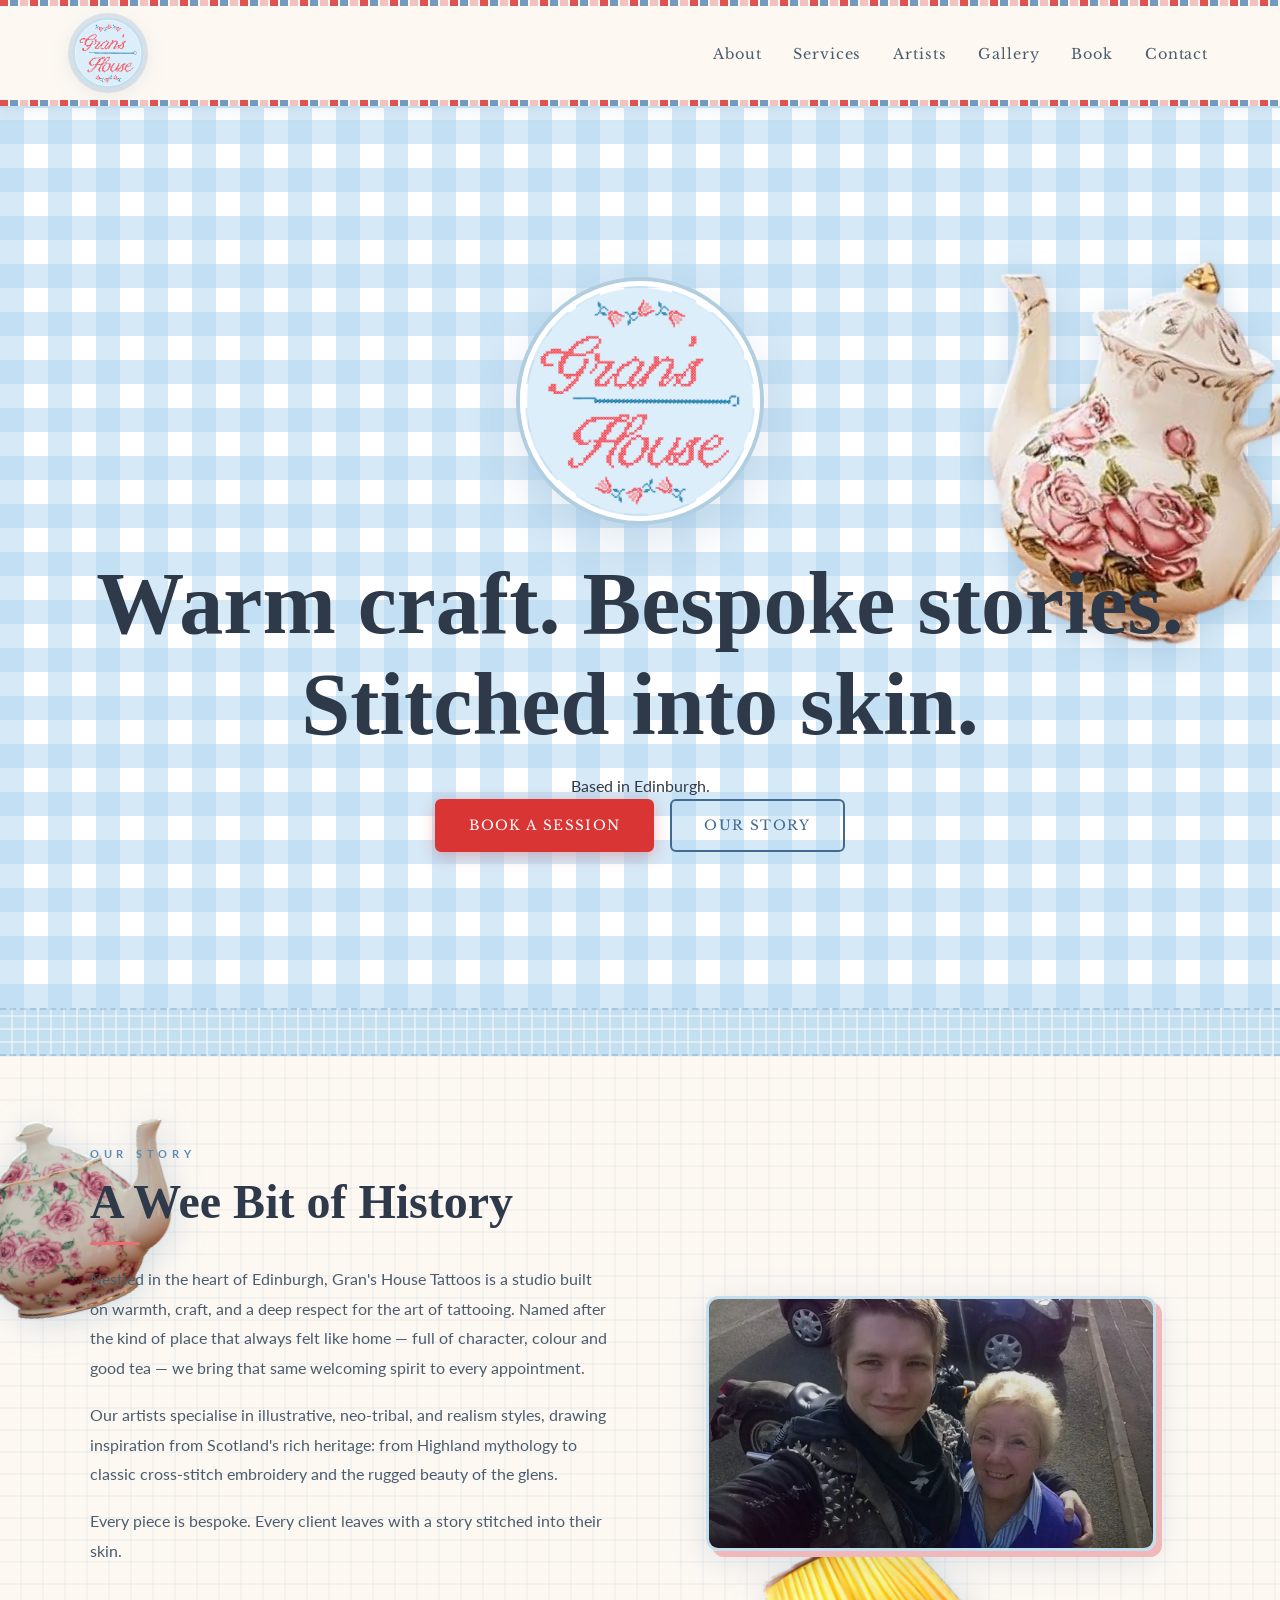
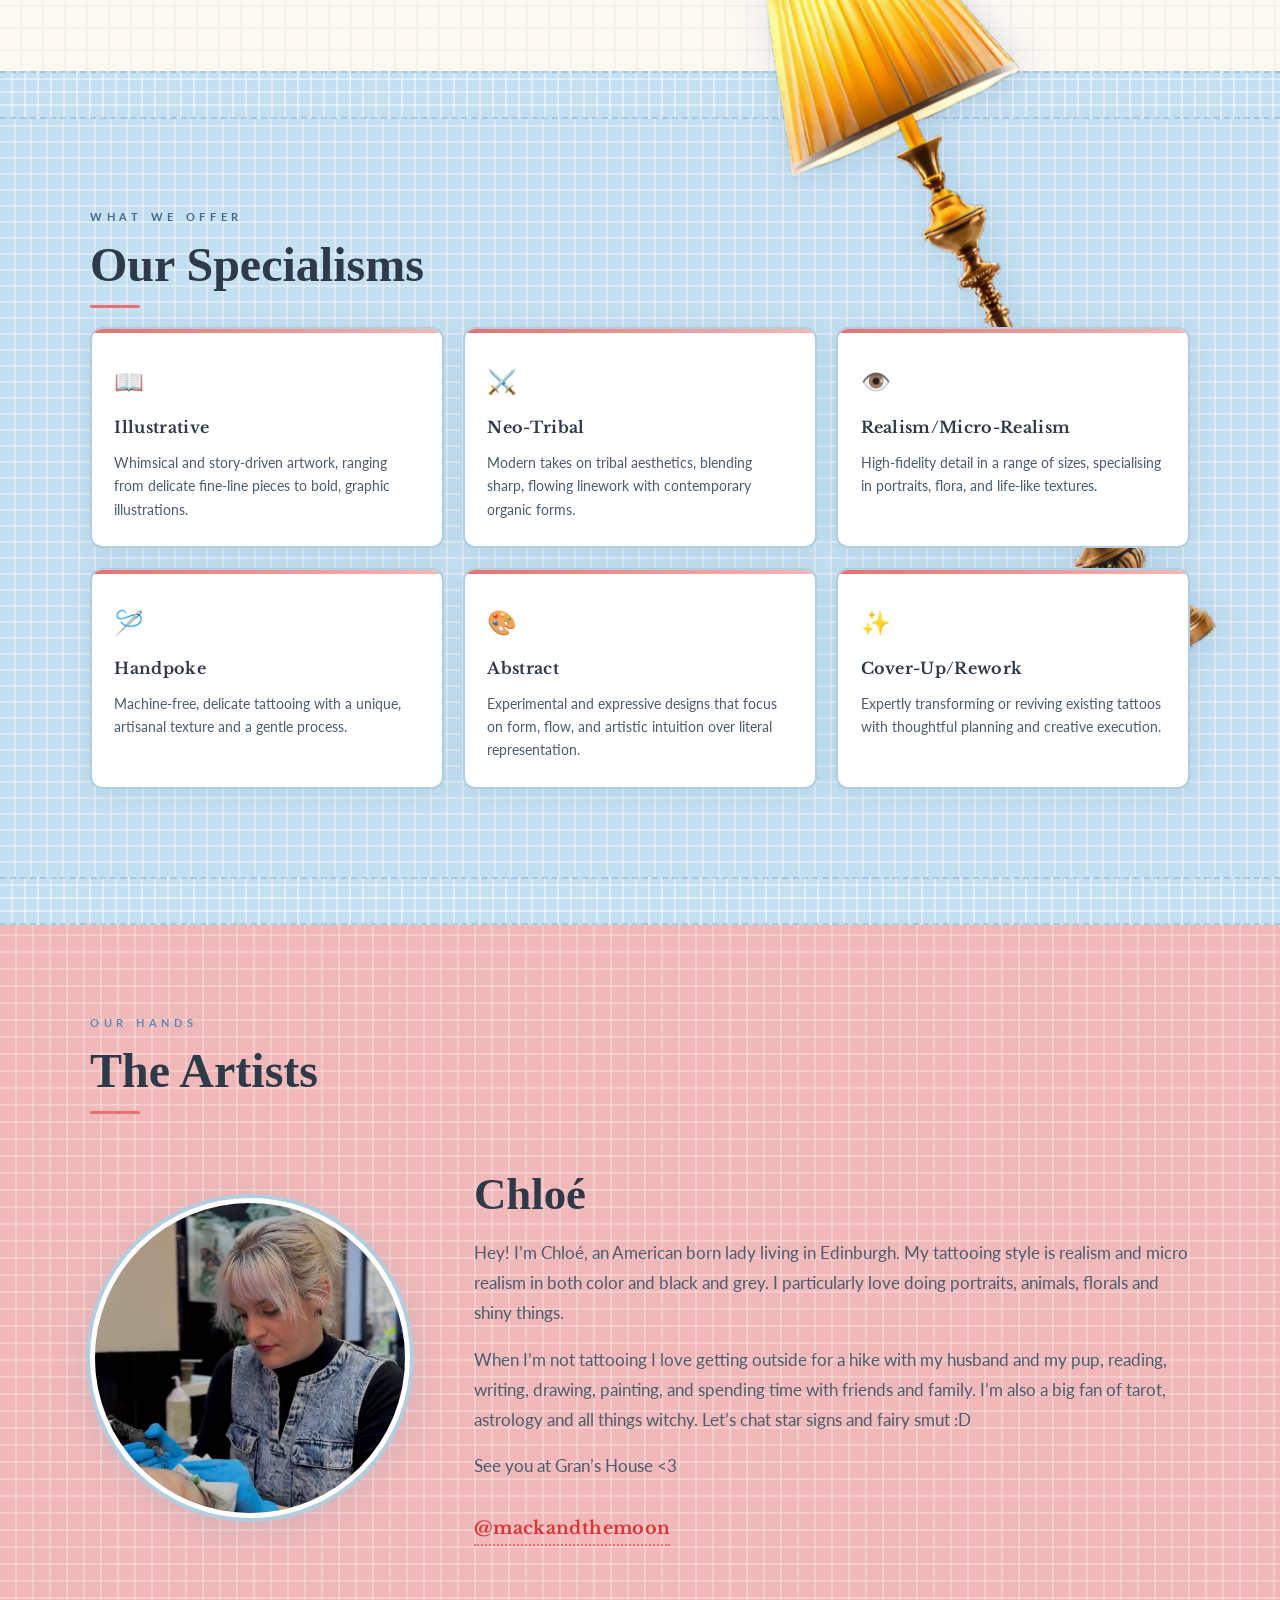
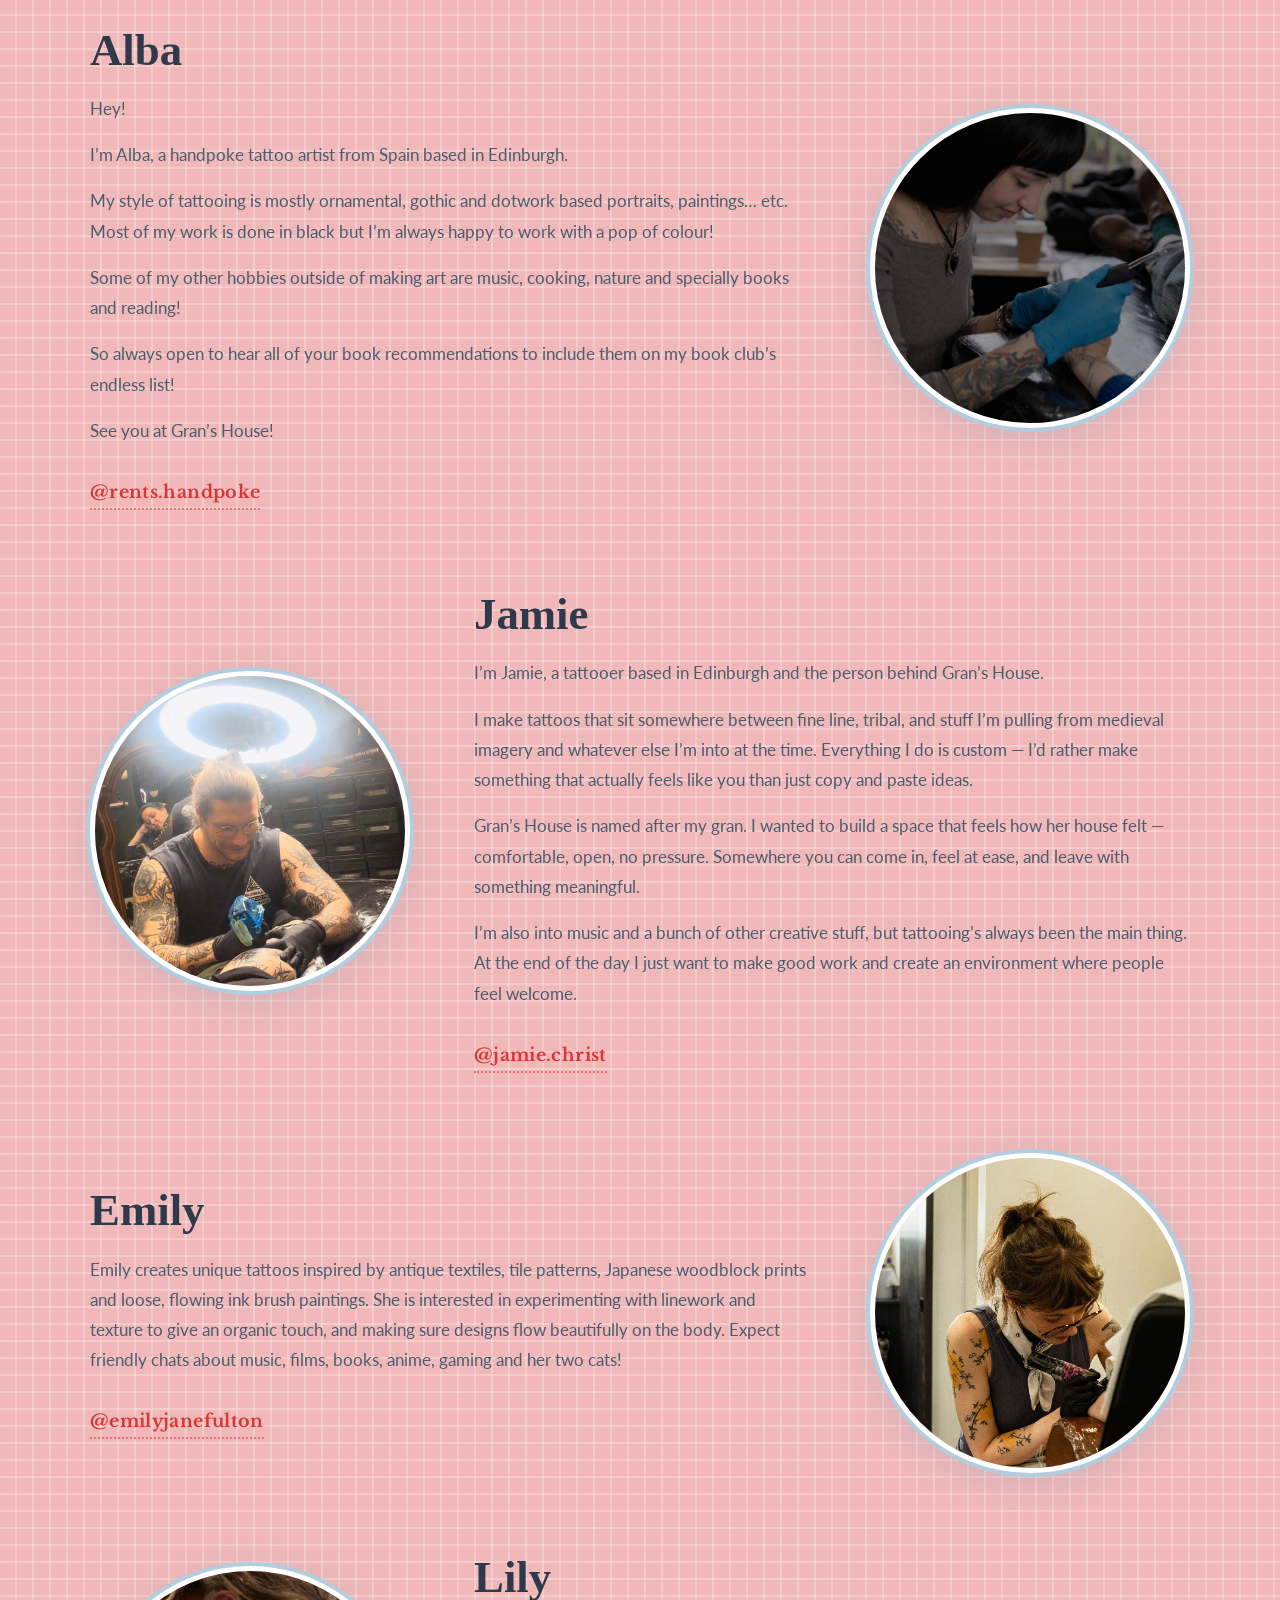
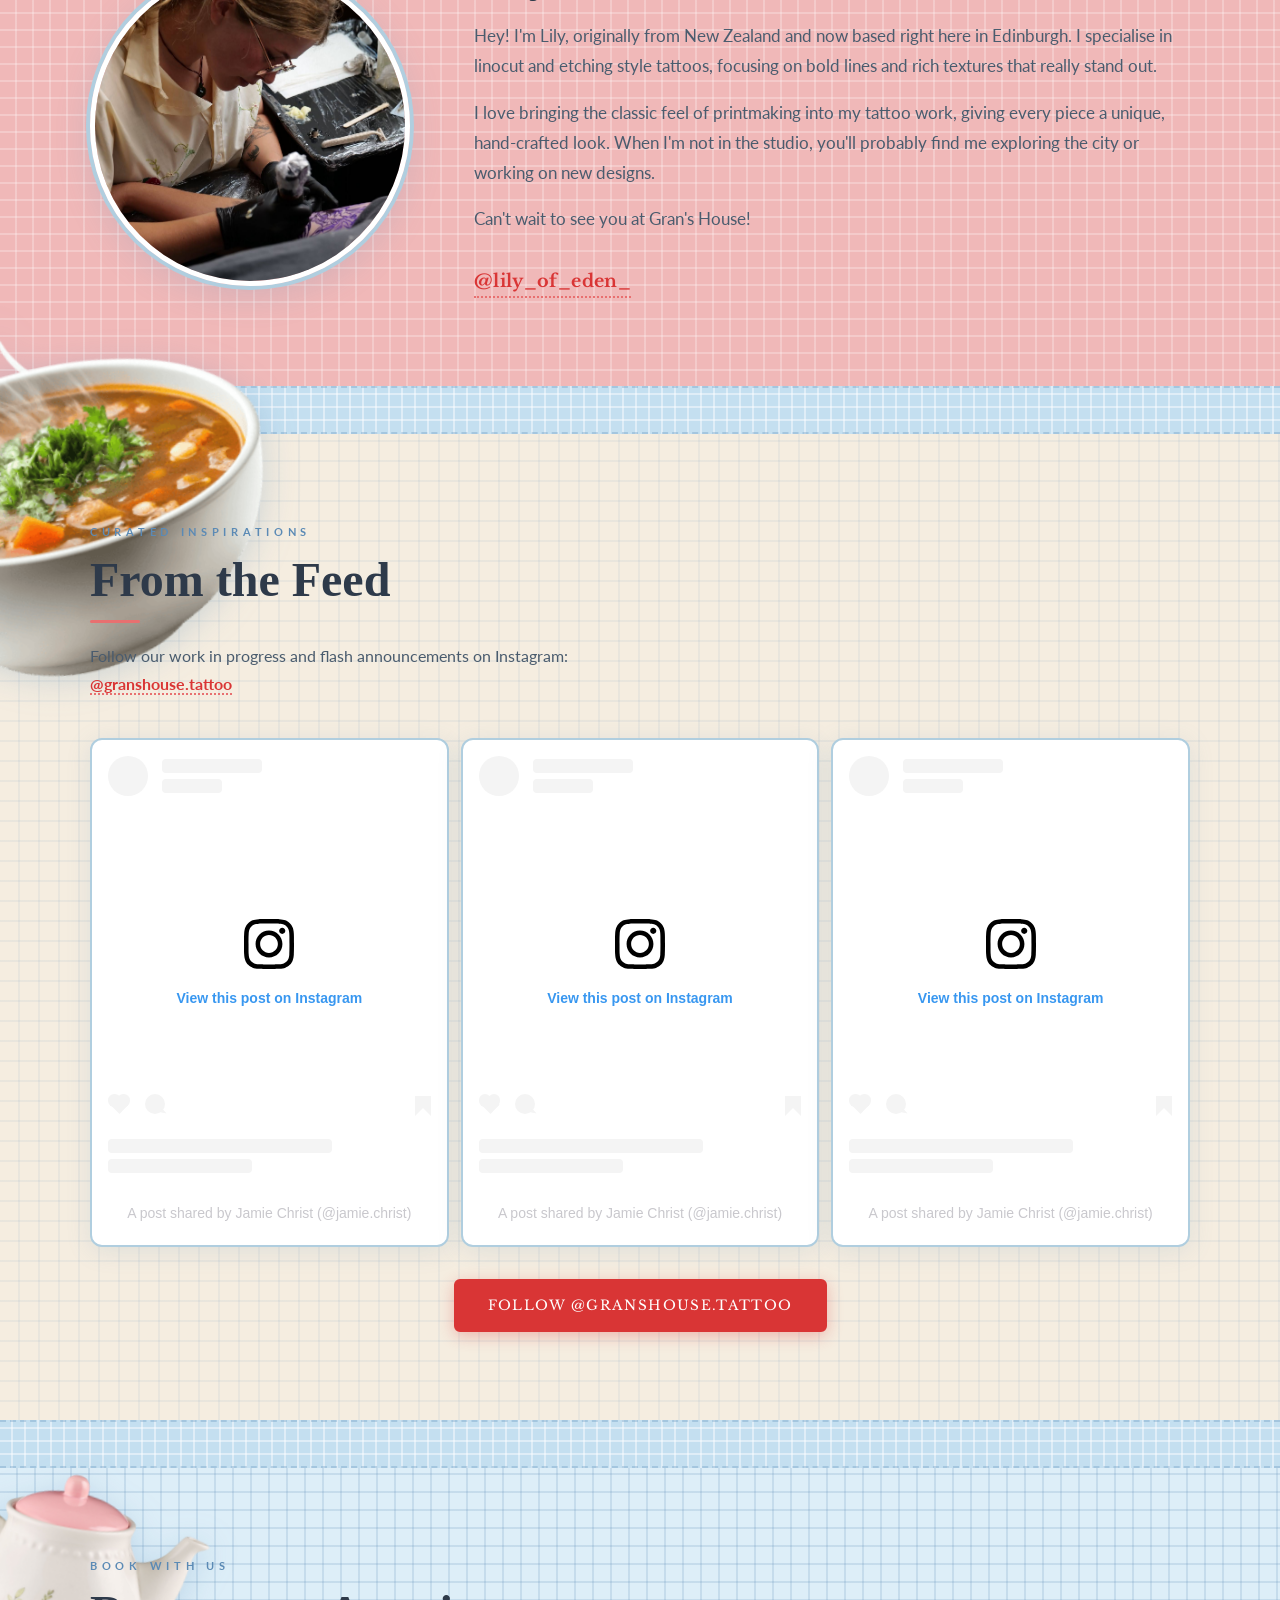
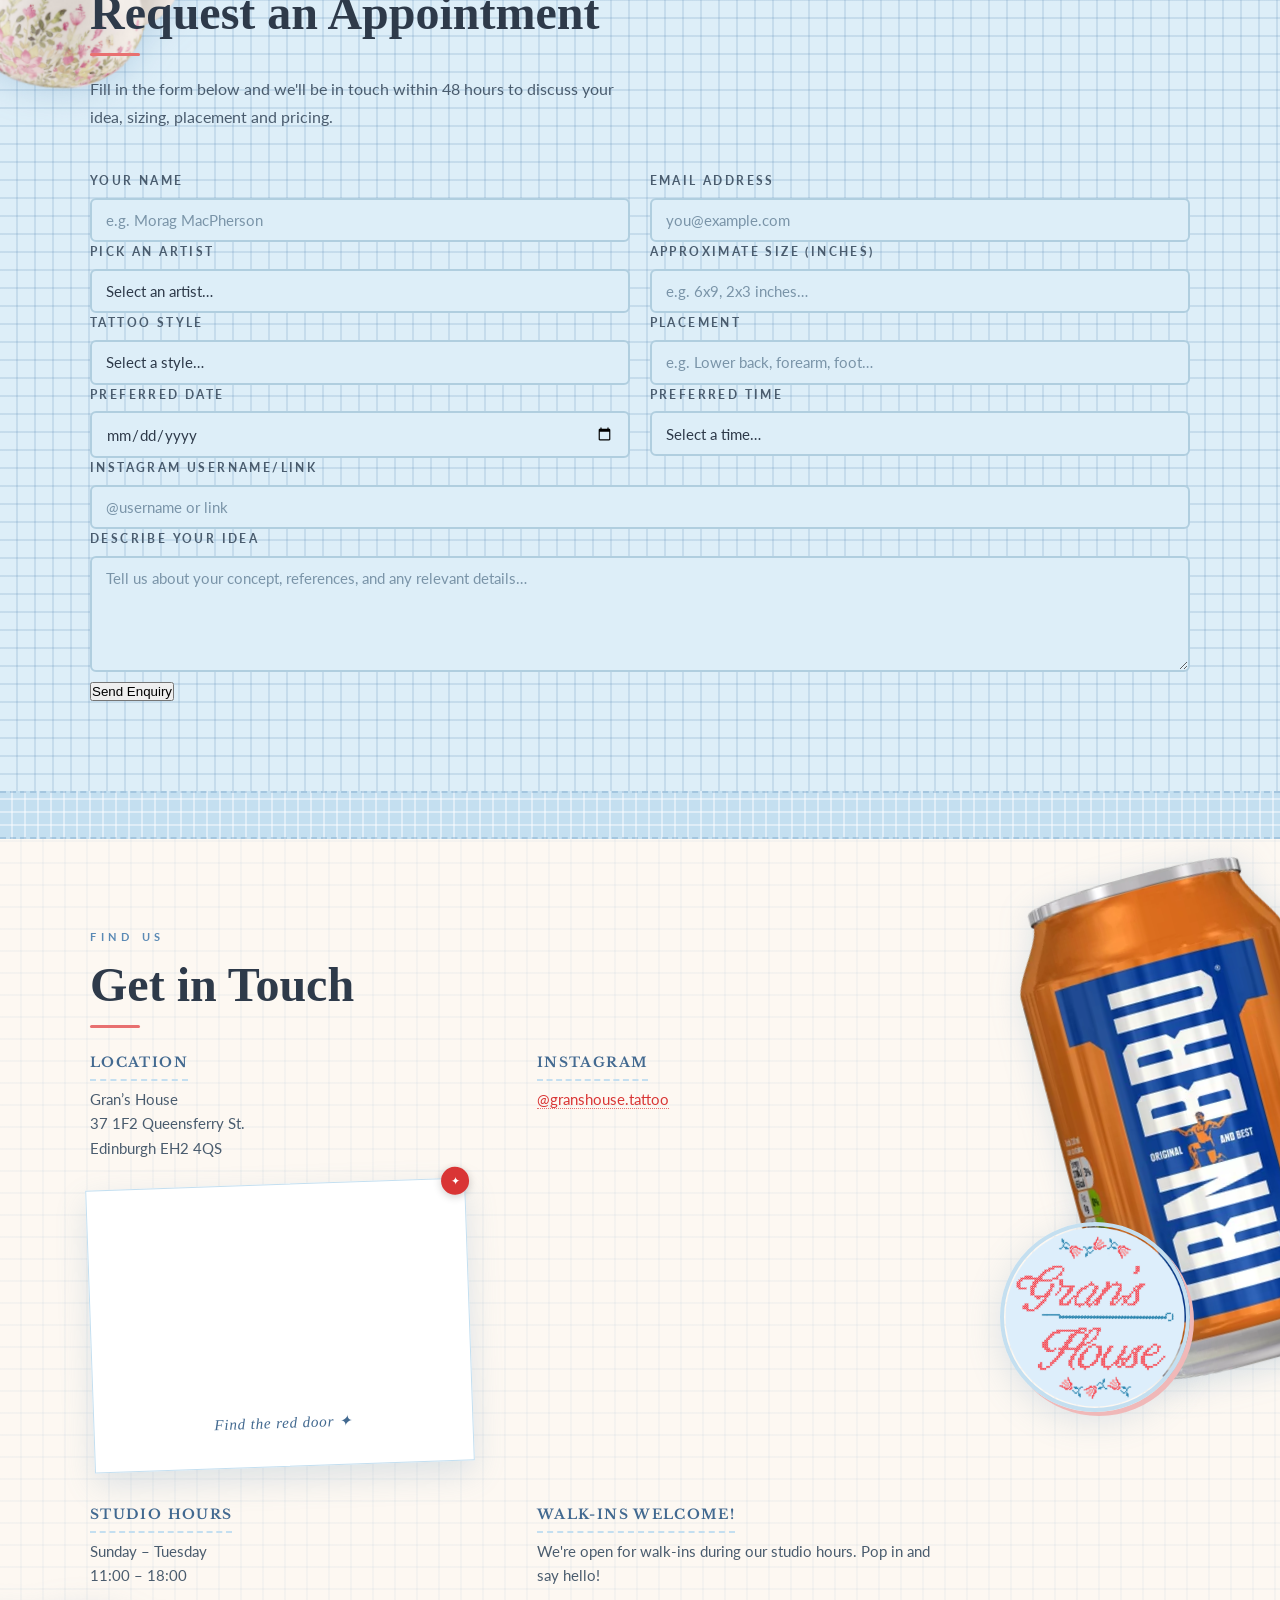
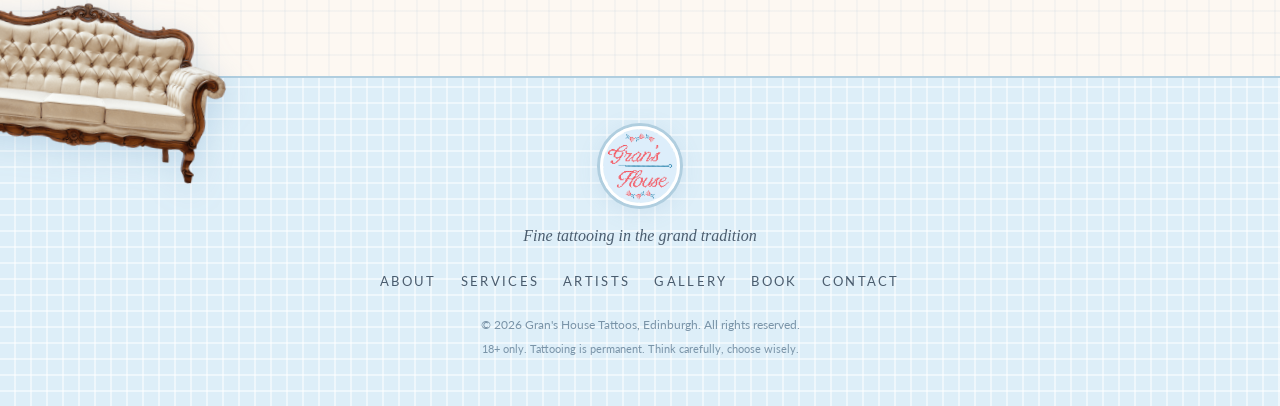
==== commit 1a8901ab: "form changed to web3forms for testing" ====
--- a/index_2.html
+++ b/index_2.html
@@ -242,7 +242,11 @@
           </div>
           <div class="artist-info">
             <h3>Lily</h3>
-            <p class="artist-bio">Hey! I'm Lily, originally from New Zealand and now based right here in Edinburgh. I specialise in linocut and etching style tattoos, focusing on bold lines and rich textures that really stand out.<br><br>I love bringing the classic feel of printmaking into my tattoo work, giving every piece a unique, hand-crafted look. When I'm not in the studio, you'll probably find me exploring the city or working on new designs.<br><br>Can't wait to see you at Gran's House!</p>
+            <p class="artist-bio">Hey! I'm Lily, originally from New Zealand and now based right here in Edinburgh. I
+              specialise in linocut and etching style tattoos, focusing on bold lines and rich textures that really
+              stand out.<br><br>I love bringing the classic feel of printmaking into my tattoo work, giving every piece
+              a unique, hand-crafted look. When I'm not in the studio, you'll probably find me exploring the city or
+              working on new designs.<br><br>Can't wait to see you at Gran's House!</p>
             <a href="https://www.instagram.com/lily_of_eden_" target="_blank" rel="noopener"
               class="artist-insta">@lily_of_eden_</a>
           </div>
@@ -620,18 +624,21 @@
   <!-- BOOKING -->
   <section class="section booking-section" id="booking">
     <!-- BREAKING THE GRID: teapot 3 -->
-    <img src="assets/images/side-elements/teapot-3.png" class="btg-teapot btg-teapot--booking" aria-hidden="true" alt="" />
+    <img src="assets/images/side-elements/teapot-3.png" class="btg-teapot btg-teapot--booking" aria-hidden="true"
+      alt="" />
     <div class="container booking-container">
       <div class="section-label">Book With Us</div>
       <h2 class="section-title">Request an Appointment</h2>
-      
+
       <p class="section-intro">Fill in the form below and we'll be in touch within 48 hours to discuss your idea,
         sizing, placement and pricing.</p>
 
-      <form action="https://formsubmit.co/gorbould@mail.com" method="POST" enctype="multipart/form-data">
-
-        <!-- Formspree configuration -->
-        <input type="hidden" name="_subject" value="New Tattoo Enquiry – Gran's House">
+      <form action="https://api.web3forms.com/submit" method="POST">
+
+
+        <!-- web3form configuration -->
+        <input type="hidden" name="access_key" value="a19771ef-86ab-4316-a47e-9a50d429c43d">
+        <input type="hidden" name="subject" value="New Tattoo Enquiry – Gran's House">
 
         <!-- Row 1: Name and Email -->
         <div class="form-row">
@@ -703,16 +710,10 @@
           </div>
         </div>
 
-        <!-- Row 5: Instagram and File Upload -->
-        <div class="form-row">
-          <div class="form-group">
-            <label for="instagram">Instagram Username/Link</label>
-            <input type="text" id="instagram" name="instagram" placeholder="@username or link" />
-          </div>
-          <div class="form-group">
-            <label for="reference_pictures">Upload reference pictures (Max 10MB)</label>
-            <input type="file" id="reference_pictures" name="reference_pictures" accept="image/*" multiple />
-          </div>
+        <!-- Row 5: Instagram -->
+        <div class="form-group">
+          <label for="instagram">Instagram Username/Link</label>
+          <input type="text" id="instagram" name="instagram" placeholder="@username or link" />
         </div>
 
         <!-- Description (Full Width) -->
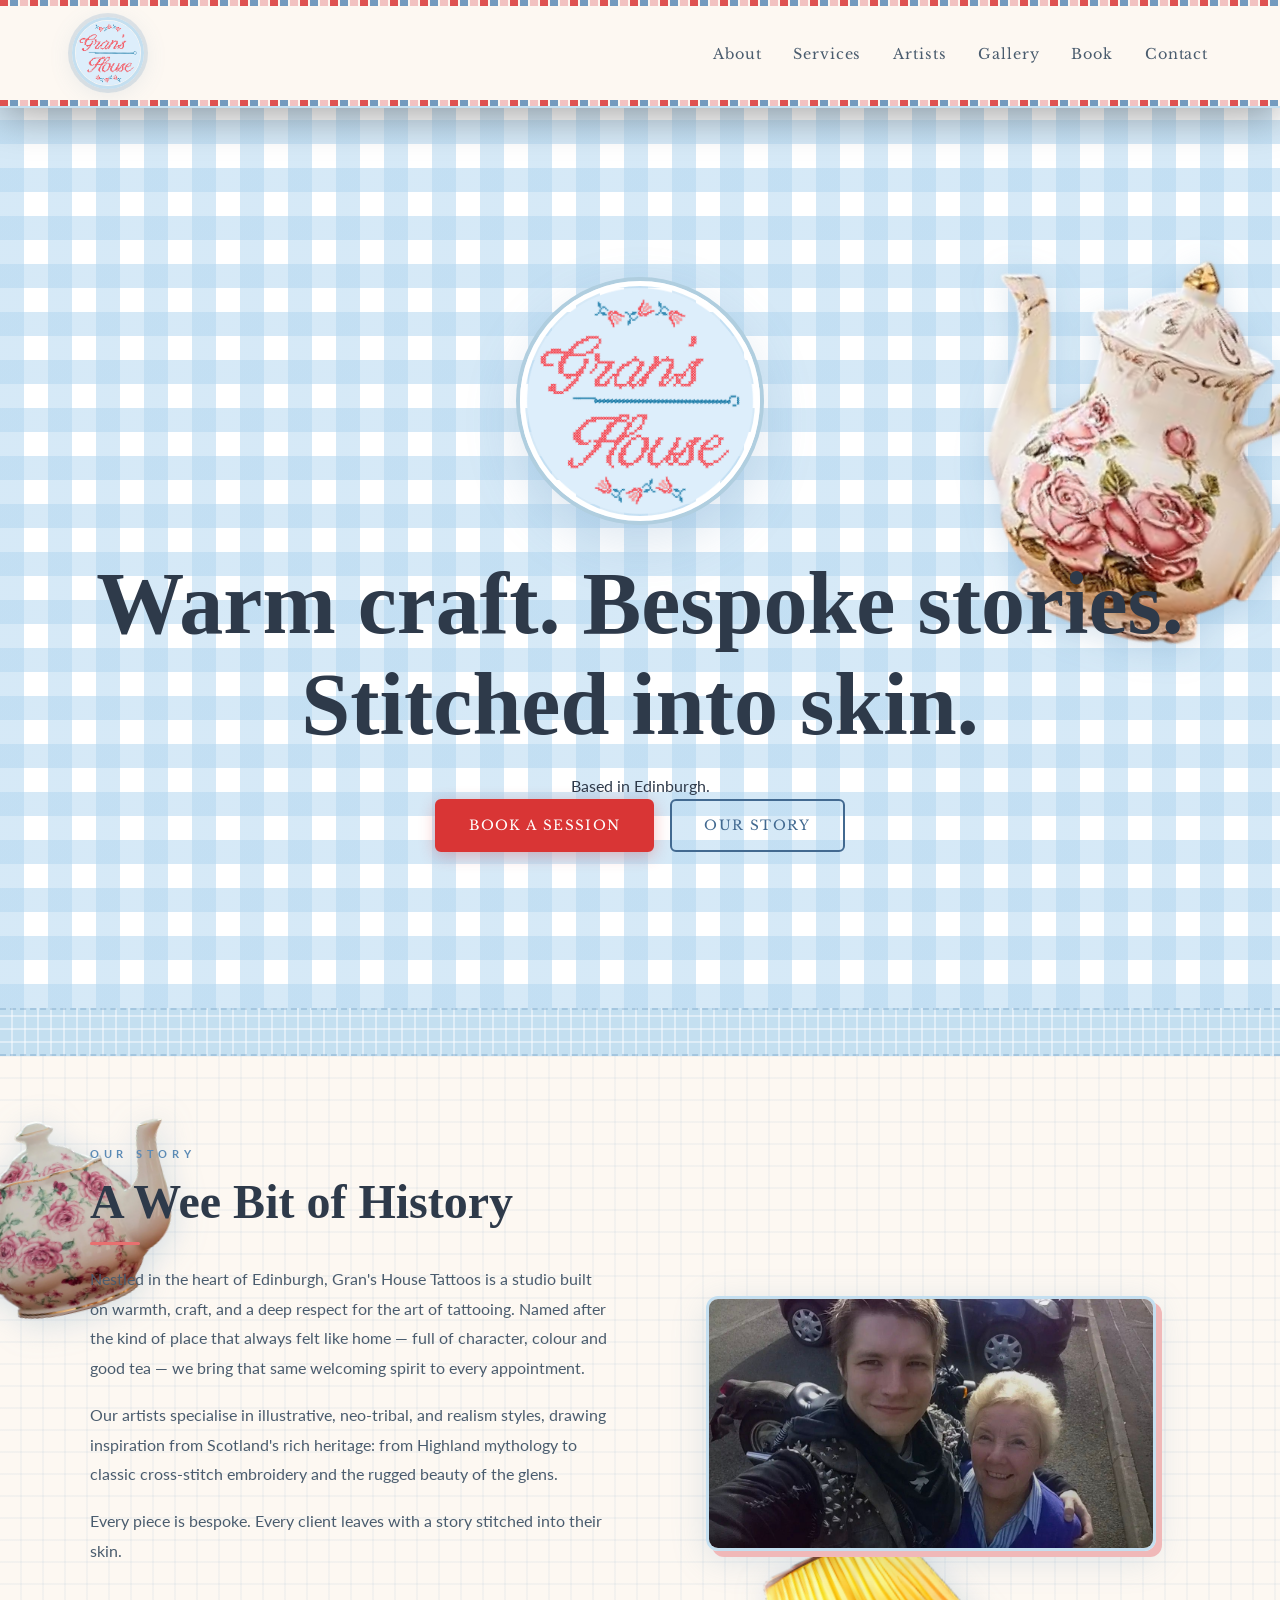
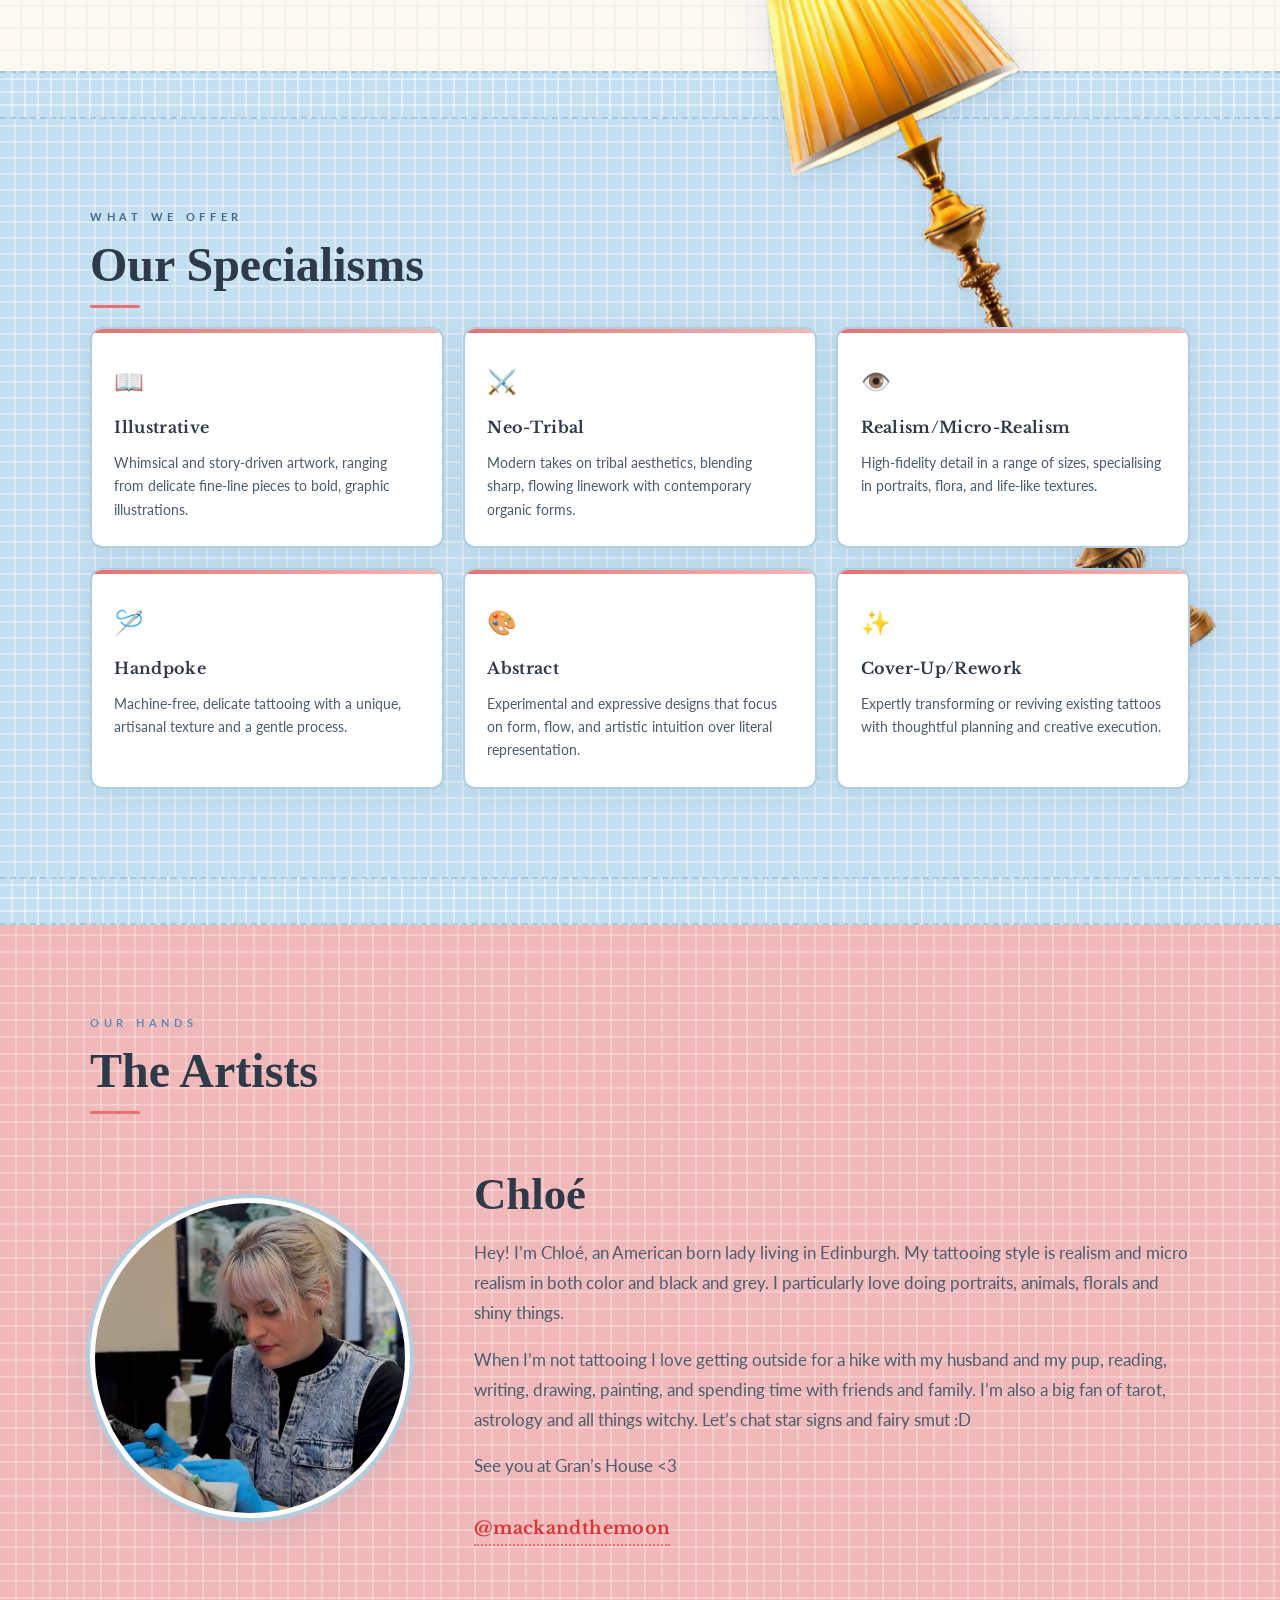
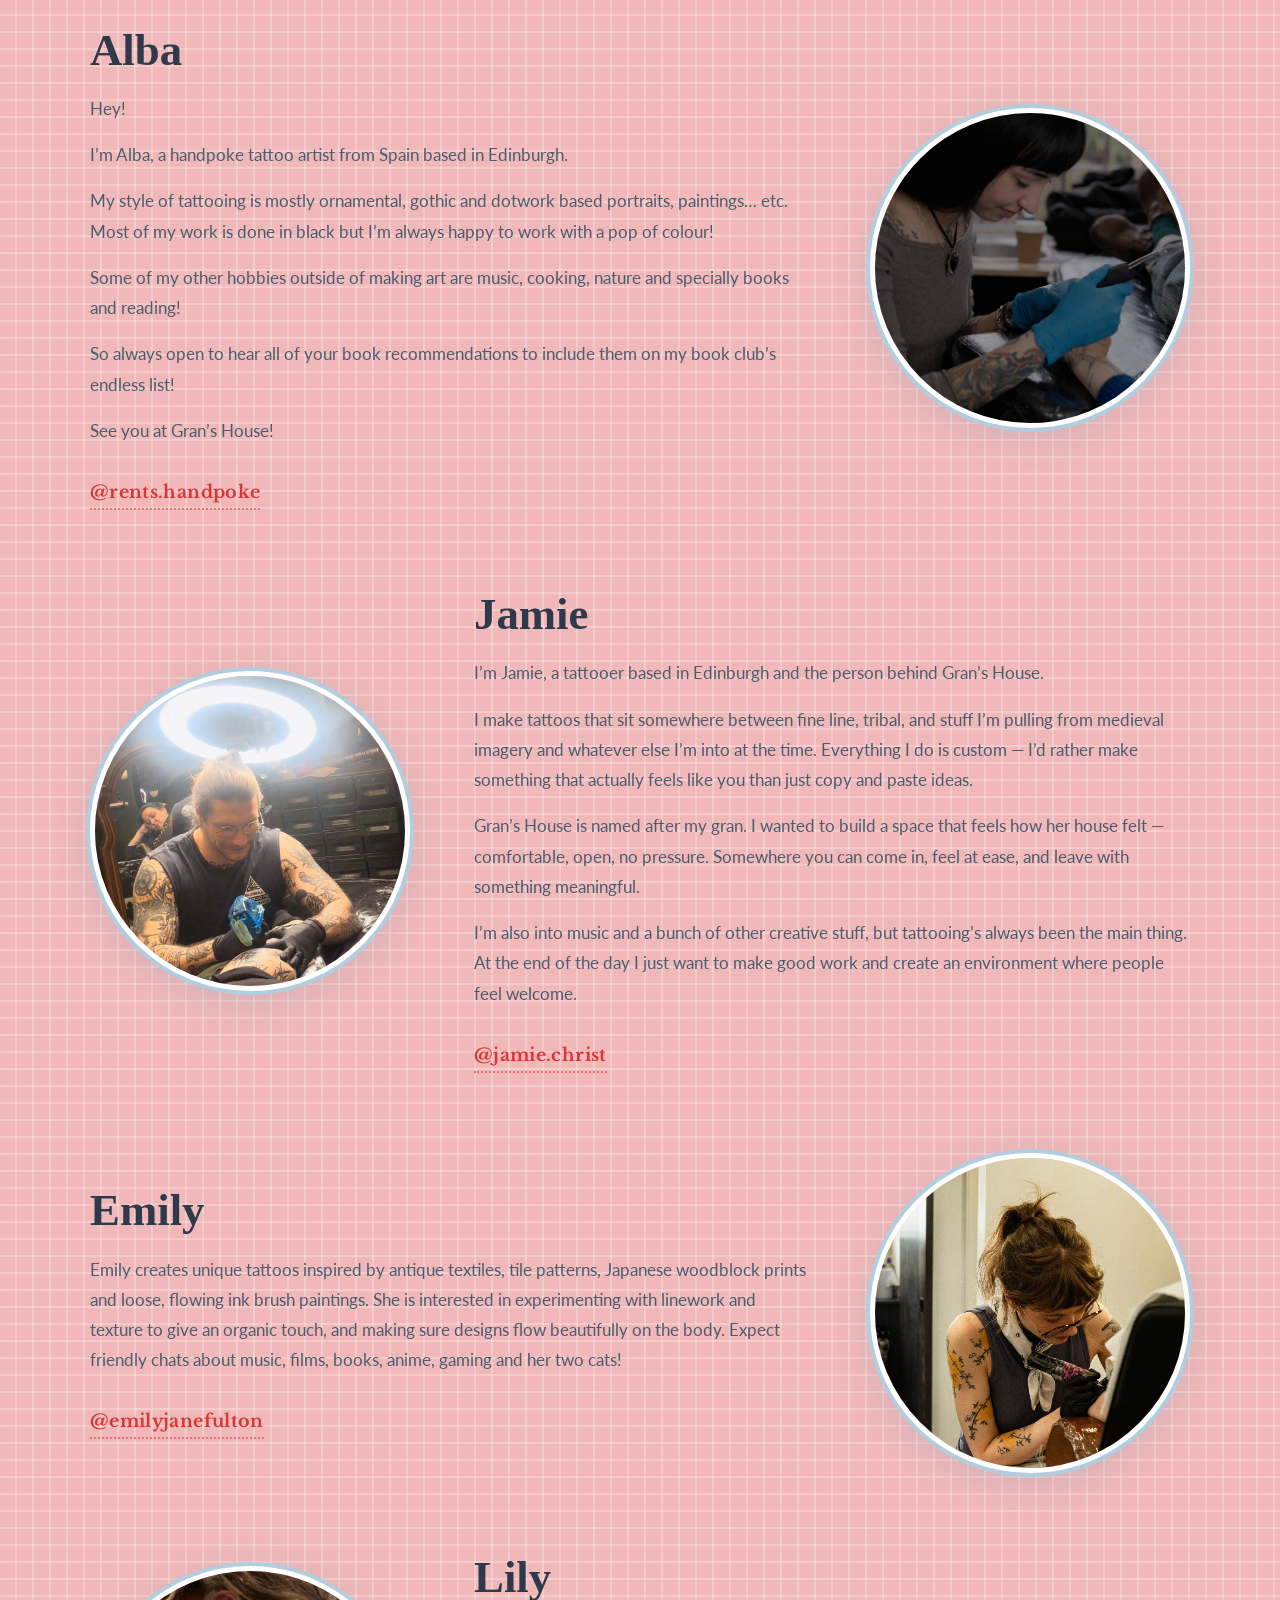
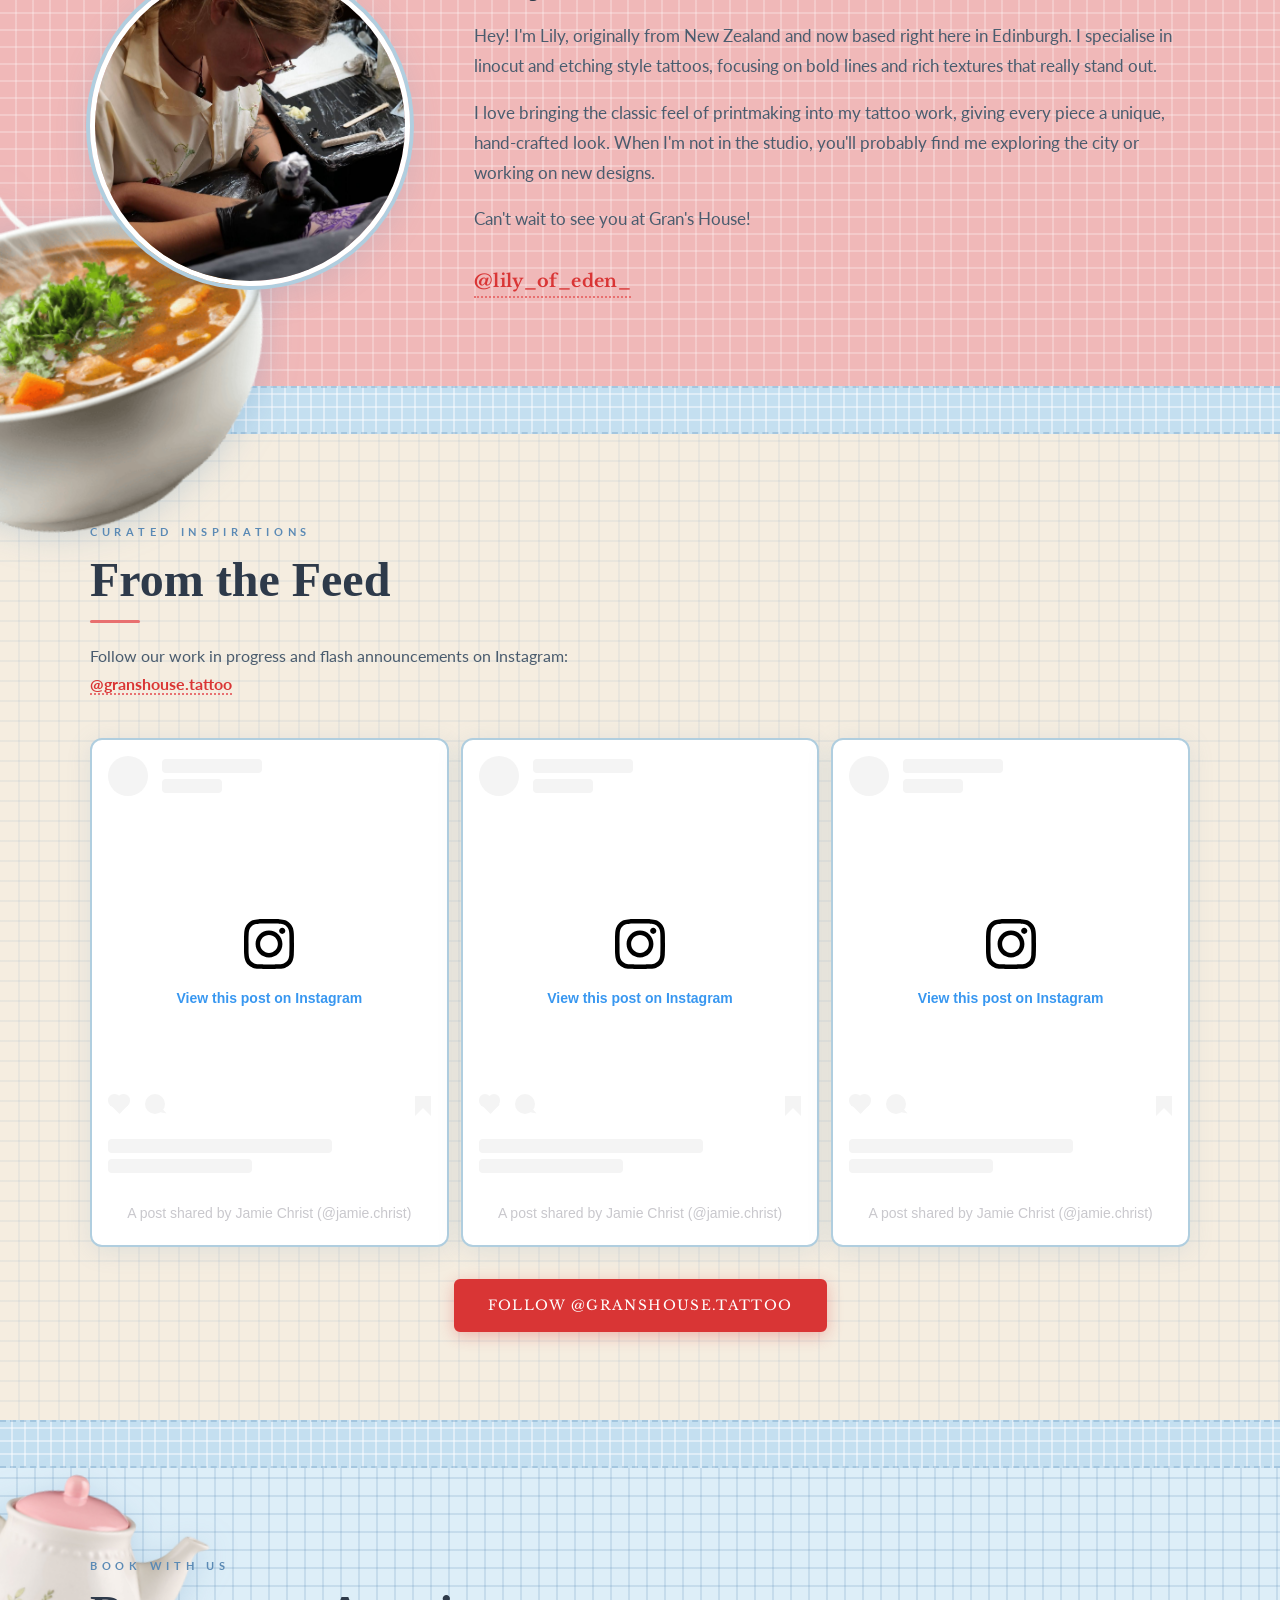
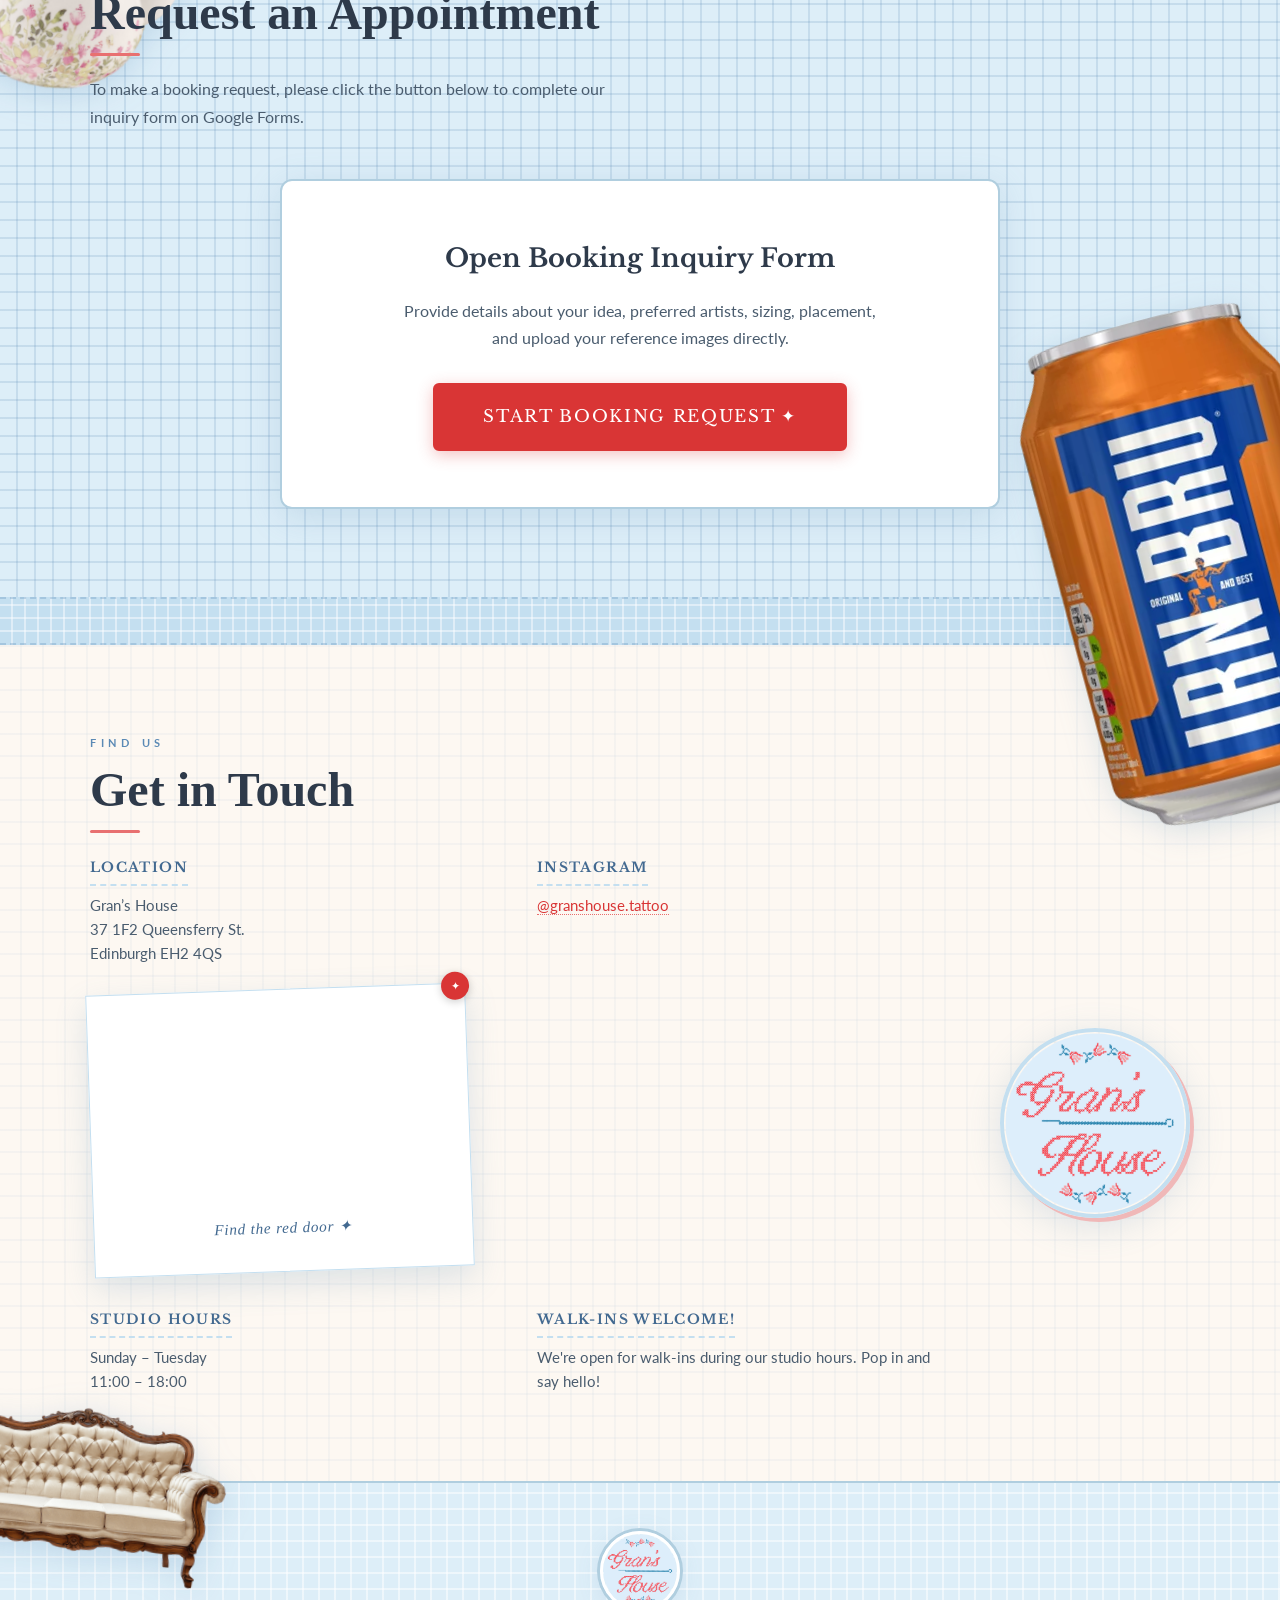
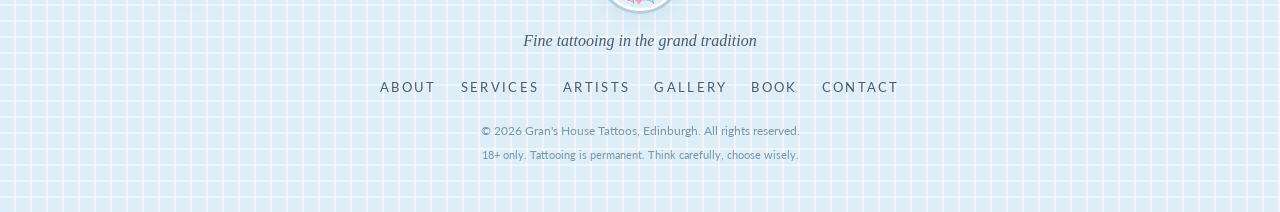
==== commit d2c00177: "deleted test indexes 3 & 4" ====
--- a/index_2.html
+++ b/index_2.html
@@ -630,104 +630,19 @@
       <div class="section-label">Book With Us</div>
       <h2 class="section-title">Request an Appointment</h2>
 
-      <p class="section-intro">Fill in the form below and we'll be in touch within 48 hours to discuss your idea,
-        sizing, placement and pricing.</p>
-
-      <form action="https://api.web3forms.com/submit" method="POST">
-
-
-        <!-- web3form configuration -->
-        <input type="hidden" name="access_key" value="a19771ef-86ab-4316-a47e-9a50d429c43d">
-        <input type="hidden" name="subject" value="New Tattoo Enquiry – Gran's House">
-
-        <!-- Row 1: Name and Email -->
-        <div class="form-row">
-          <div class="form-group">
-            <label for="name">Your Name</label>
-            <input type="text" id="name" name="name" placeholder="e.g. Morag MacPherson" required />
-          </div>
-          <div class="form-group">
-            <label for="email">Email Address</label>
-            <input type="email" id="email" name="email" placeholder="you@example.com" required />
-          </div>
-        </div>
-
-        <!-- Row 2: Artist and Size -->
-        <div class="form-row">
-          <div class="form-group">
-            <label for="artist">Pick an Artist</label>
-            <select id="artist" name="artist" required>
-              <option value="">Select an artist…</option>
-              <option value="Chloé">Chloé</option>
-              <option value="Alba">Alba</option>
-              <option value="Jamie">Jamie</option>
-              <option value="Emily">Emily</option>
-              <option value="Lily">Lily</option>
-              <option value="Not sure">Not sure / Please recommend</option>
-            </select>
-          </div>
-          <div class="form-group">
-            <label for="size">Approximate Size (inches)</label>
-            <input type="text" id="size" name="size" placeholder="e.g. 6x9, 2x3 inches…" required />
-          </div>
-        </div>
-
-        <!-- Row 3: Style and Placement -->
-        <div class="form-row">
-          <div class="form-group">
-            <label for="style">Tattoo Style</label>
-            <select id="style" name="style">
-              <option value="">Select a style…</option>
-              <option value="Illustrative">Illustrative</option>
-              <option value="Neo-Tribal">Neo-Tribal</option>
-              <option value="Realism">Realism/Micro-Realism</option>
-              <option value="Handpoke">Handpoke</option>
-              <option value="Abstract">Abstract</option>
-              <option value="Cover-Up">Cover-Up/Rework</option>
-              <option value="Other">Other / Not Sure</option>
-            </select>
-          </div>
-          <div class="form-group">
-            <label for="placement">Placement</label>
-            <input type="text" id="placement" name="placement" placeholder="e.g. Lower back, forearm, foot…" required />
-          </div>
-        </div>
-
-        <!-- Row 4: Date and Time Preference -->
-        <div class="form-row">
-          <div class="form-group">
-            <label for="date">Preferred Date</label>
-            <input type="date" id="date" name="preferred_date" required>
-          </div>
-          <div class="form-group">
-            <label for="time">Preferred Time</label>
-            <select id="time" name="time_preference" required>
-              <option value="">Select a time…</option>
-              <option value="Early">Early</option>
-              <option value="Afternoon">Afternoon</option>
-              <option value="All Day">All Day</option>
-            </select>
-          </div>
-        </div>
-
-        <!-- Row 5: Instagram -->
-        <div class="form-group">
-          <label for="instagram">Instagram Username/Link</label>
-          <input type="text" id="instagram" name="instagram" placeholder="@username or link" />
-        </div>
-
-        <!-- Description (Full Width) -->
-        <div class="form-group full">
-          <label for="description">Describe Your Idea</label>
-          <textarea id="description" name="description" rows="5"
-            placeholder="Tell us about your concept, references, and any relevant details…" required></textarea>
-        </div>
-
-        <div class="form-submit">
-          <button type="submit">Send Enquiry</button>
-        </div>
-
-      </form>
+      <p class="section-intro">To make a booking request, please click the button below to complete our inquiry form on
+        Google Forms.</p>
+
+      <div class="booking-cta-wrap"
+        style="text-align: center; margin-top: 3rem; background: var(--warm-white); padding: 3.5rem 2rem; border-radius: var(--radius); border: 2px solid var(--sky-mid); box-shadow: var(--shadow-md); max-width: 720px; margin-left: auto; margin-right: auto; display: flex; flex-direction: column; align-items: center; justify-content: center; gap: 1rem;">
+        <h3 style="font-family: var(--font-serif); font-size: 1.6rem; color: var(--ink); margin: 0;">Open Booking
+          Inquiry Form</h3>
+        <p style="color: var(--ink-mid); line-height: 1.7; max-width: 500px; margin: 0 0 1rem 0;">Provide details about
+          your idea, preferred artists, sizing, placement, and upload your reference images directly.</p>
+        <a href="https://docs.google.com/forms/d/e/1FAIpQLScu0fHkS9xU3918Ay_2AL7DSowoVMB16Sdk4deGlewsKeGrVw/viewform?usp=pp_url"
+          target="_blank" rel="noopener" class="btn btn-primary" style="font-size: 1.05rem; padding: 1.1rem 3rem;">Start
+          Booking Request ✦</a>
+      </div>
     </div>
   </section>
 
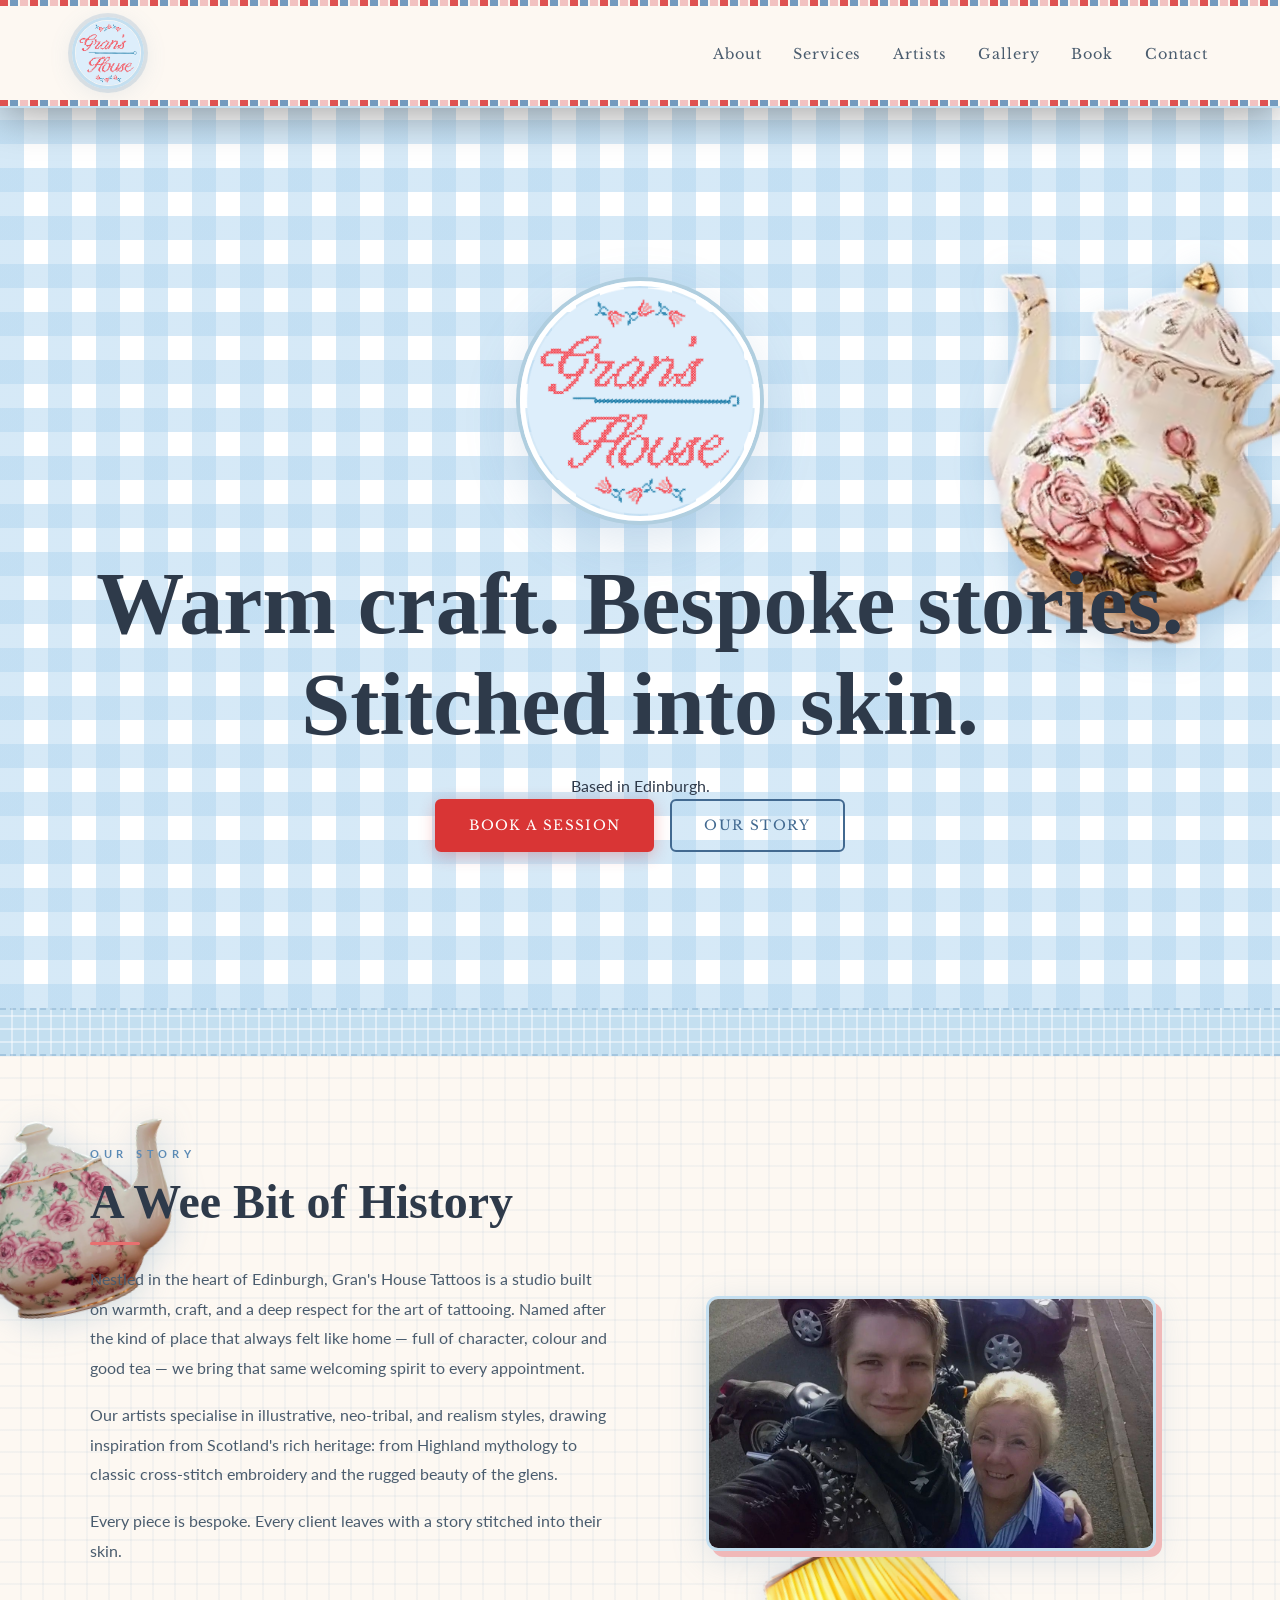
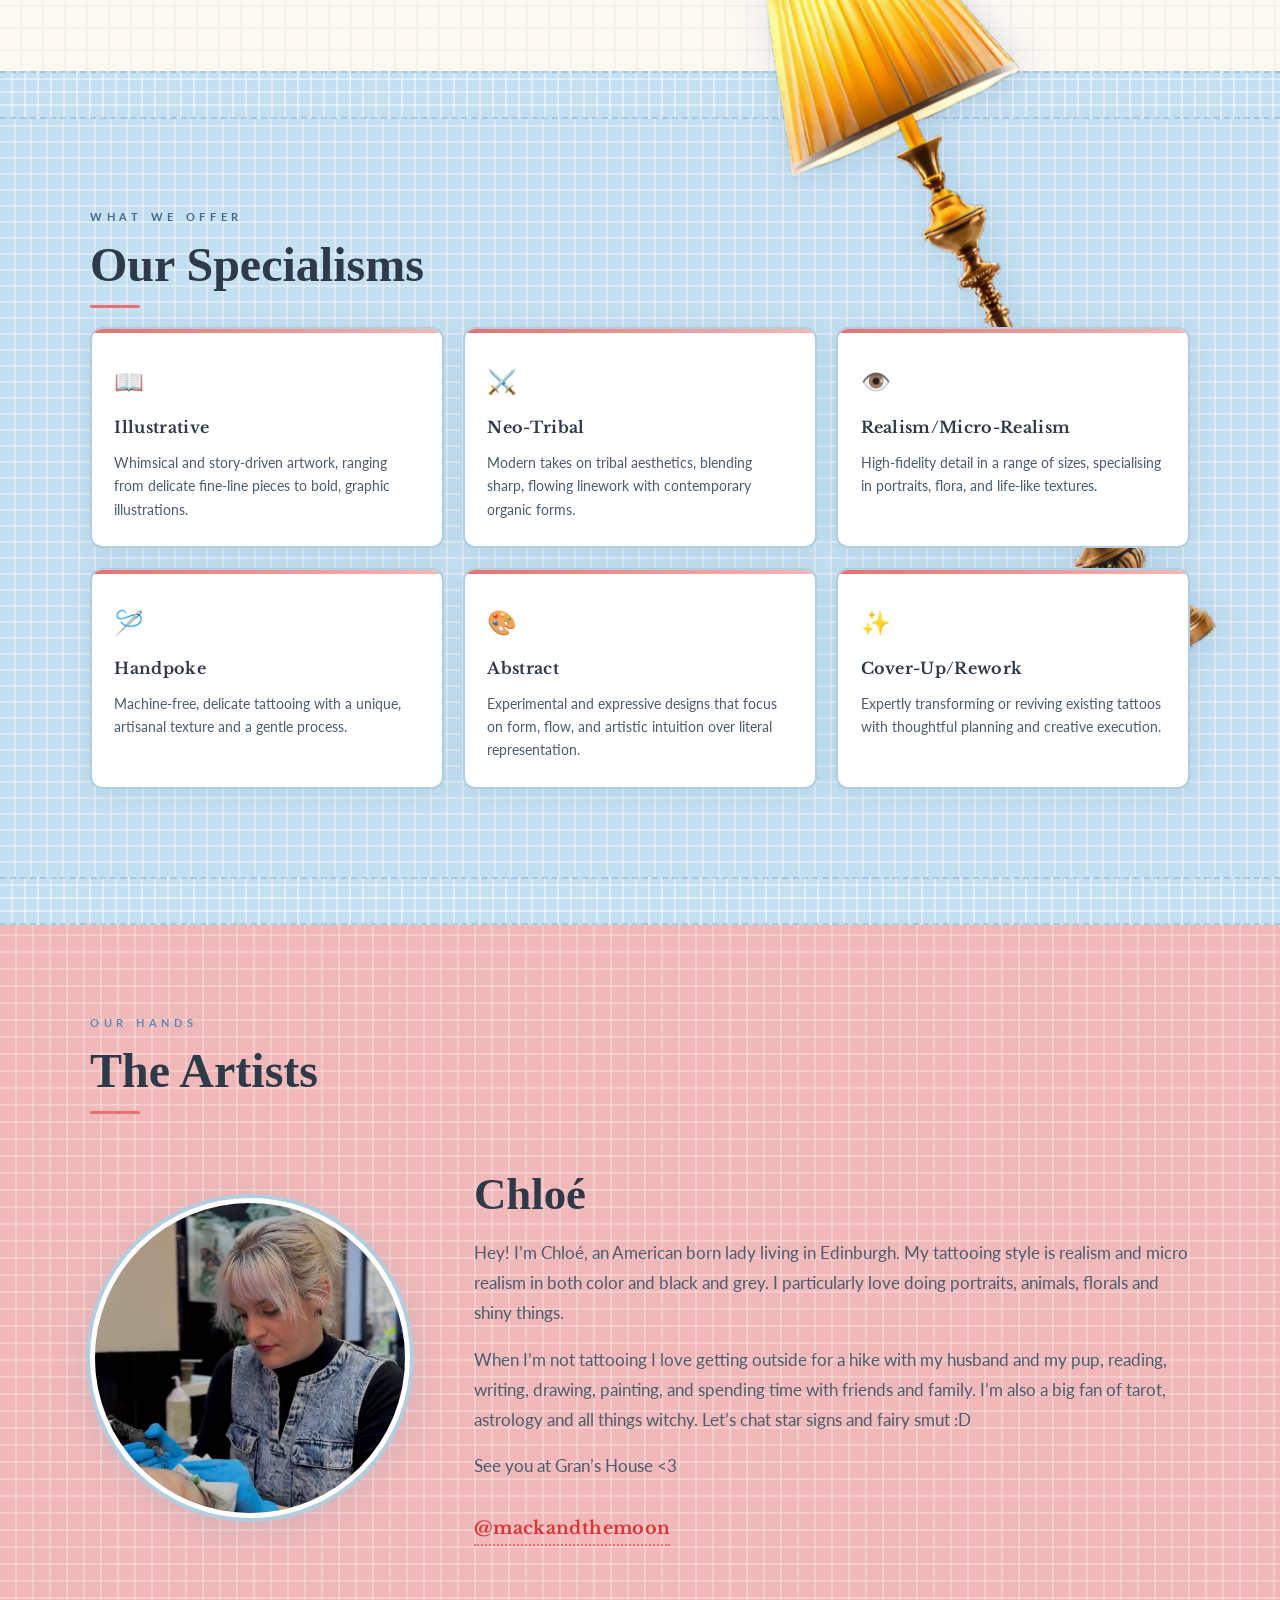
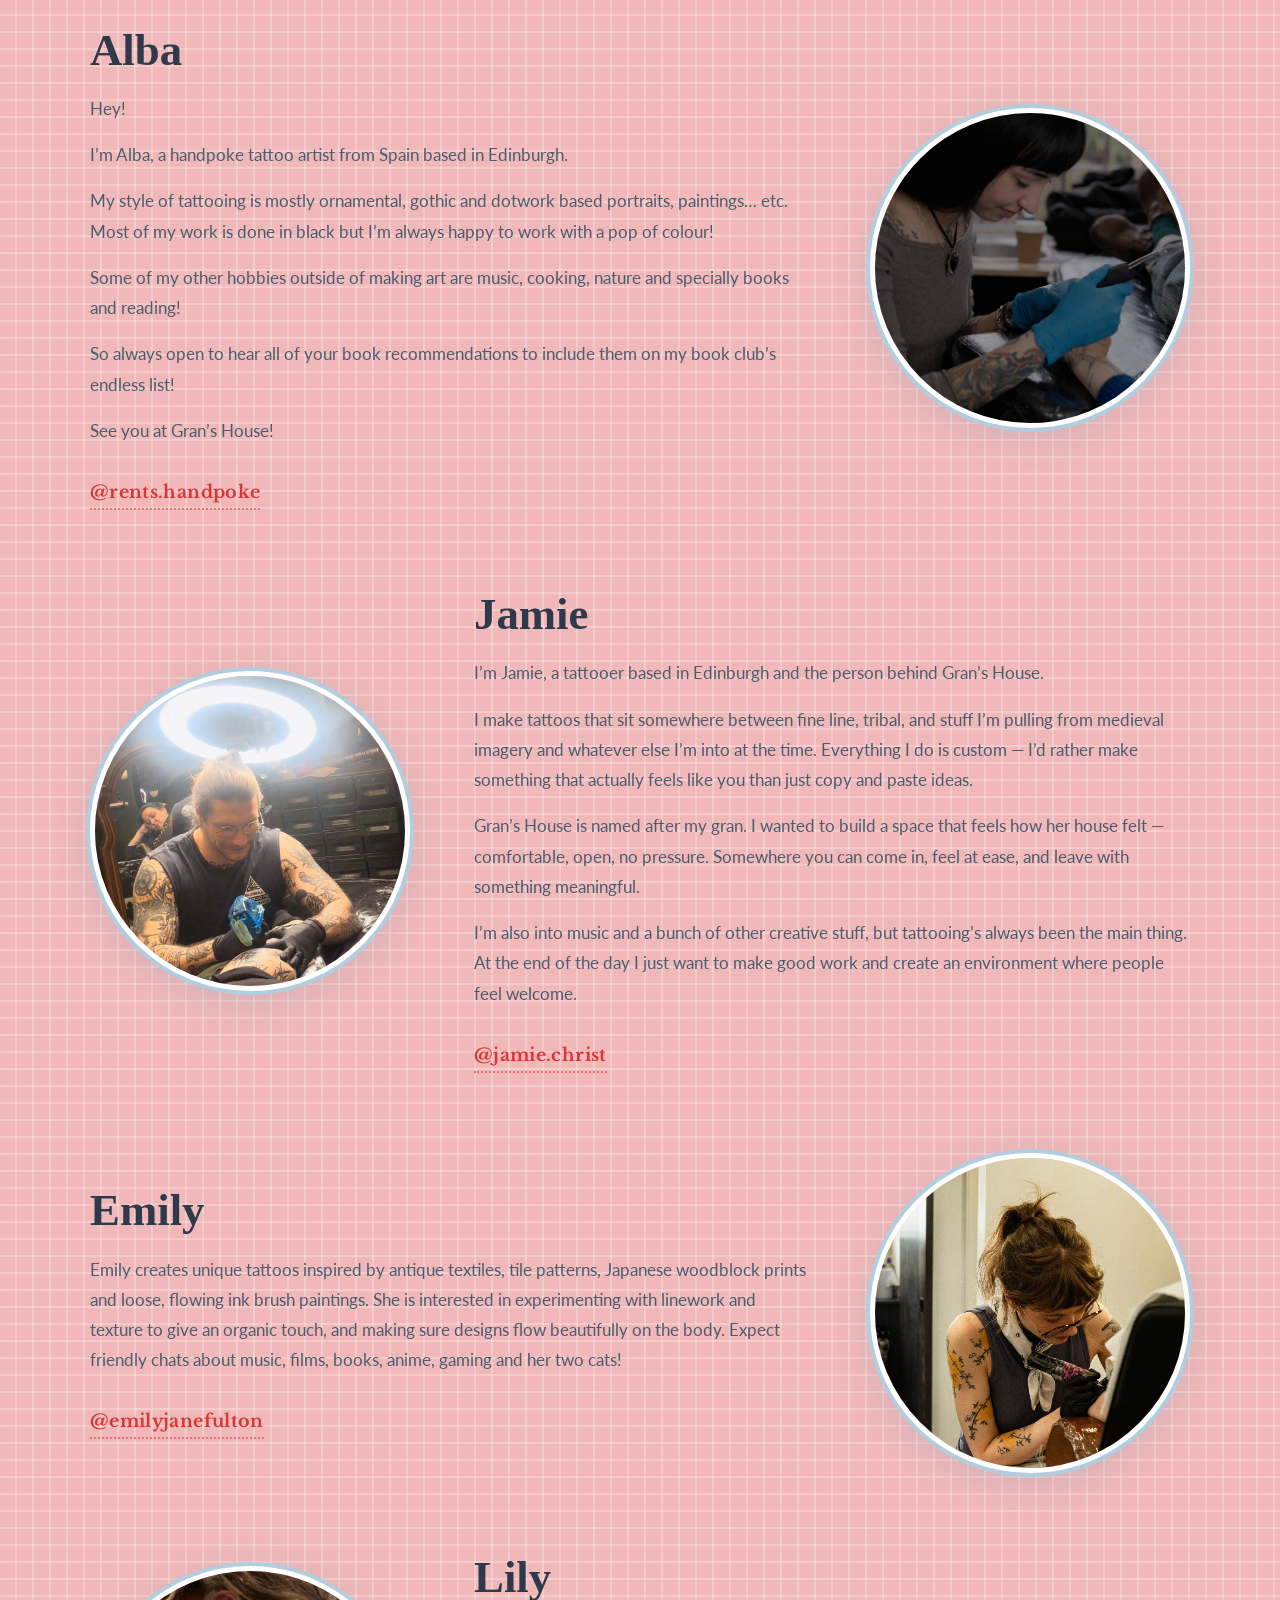
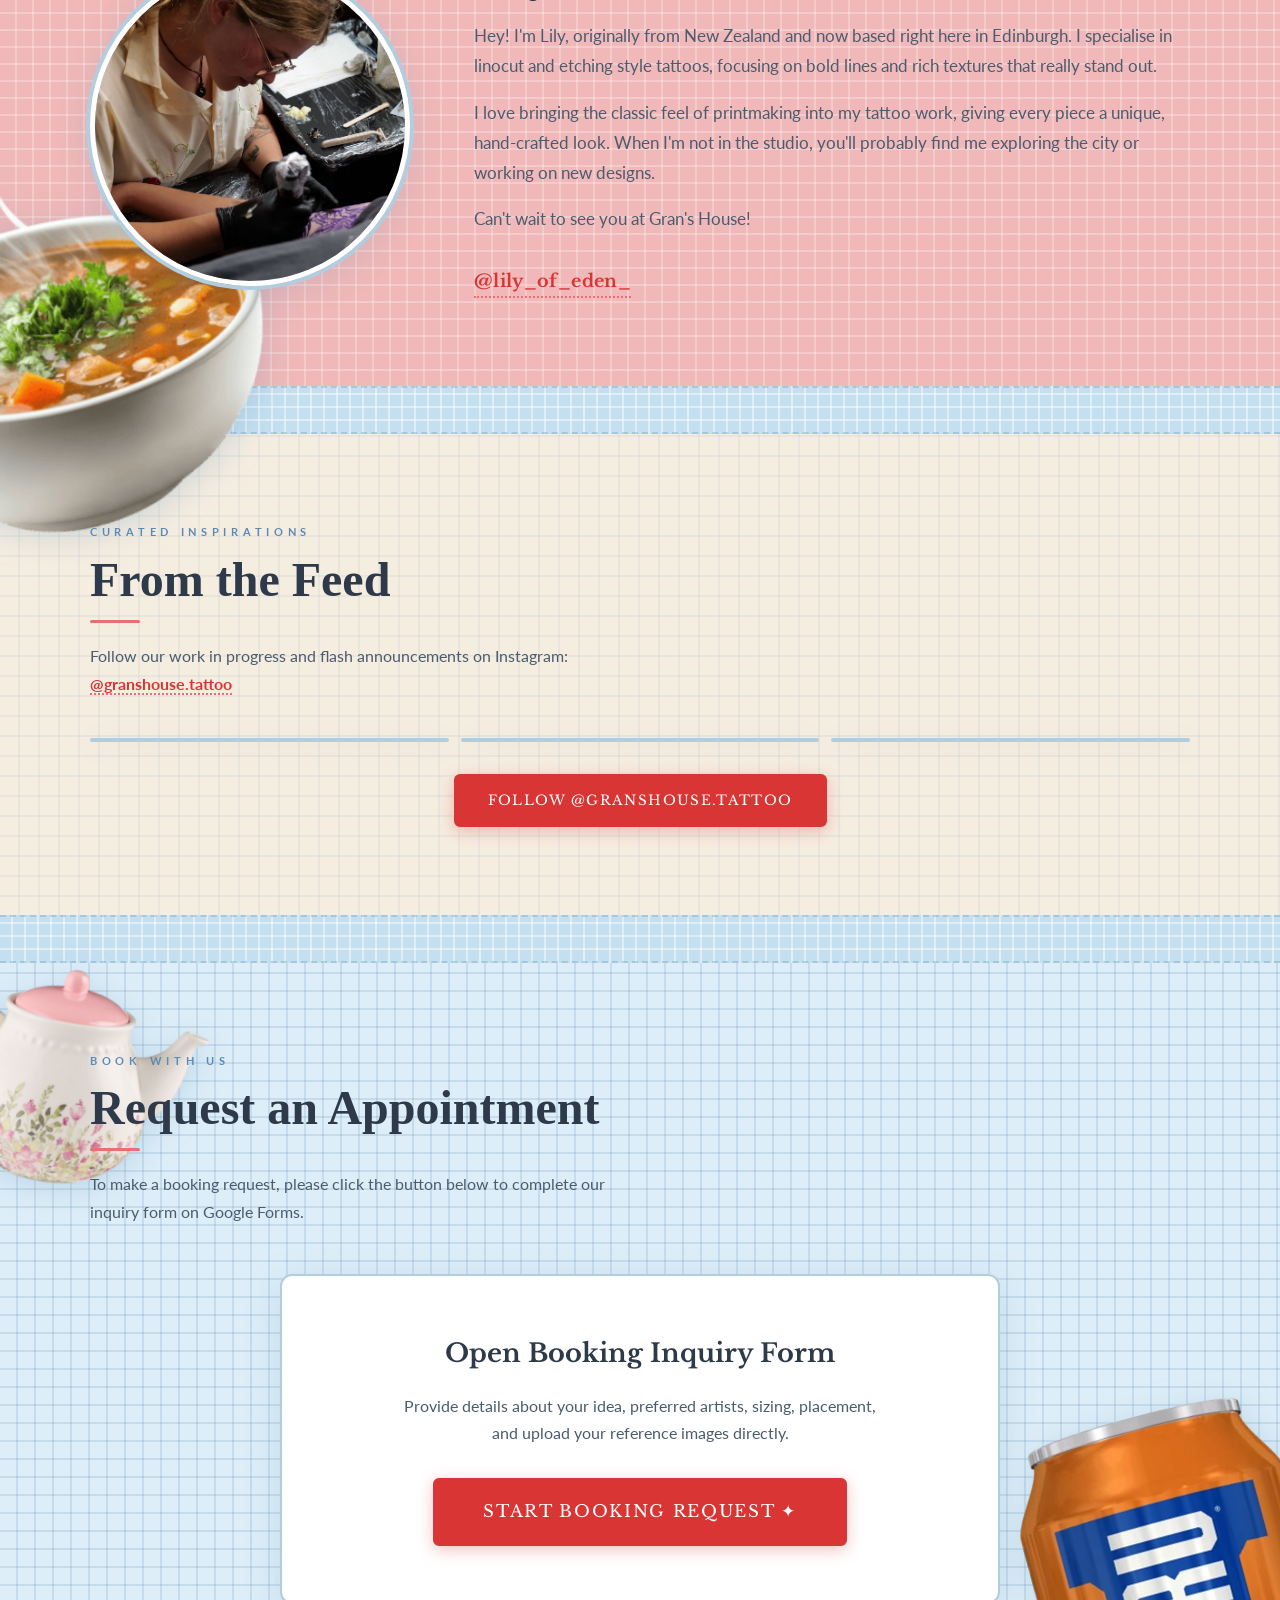
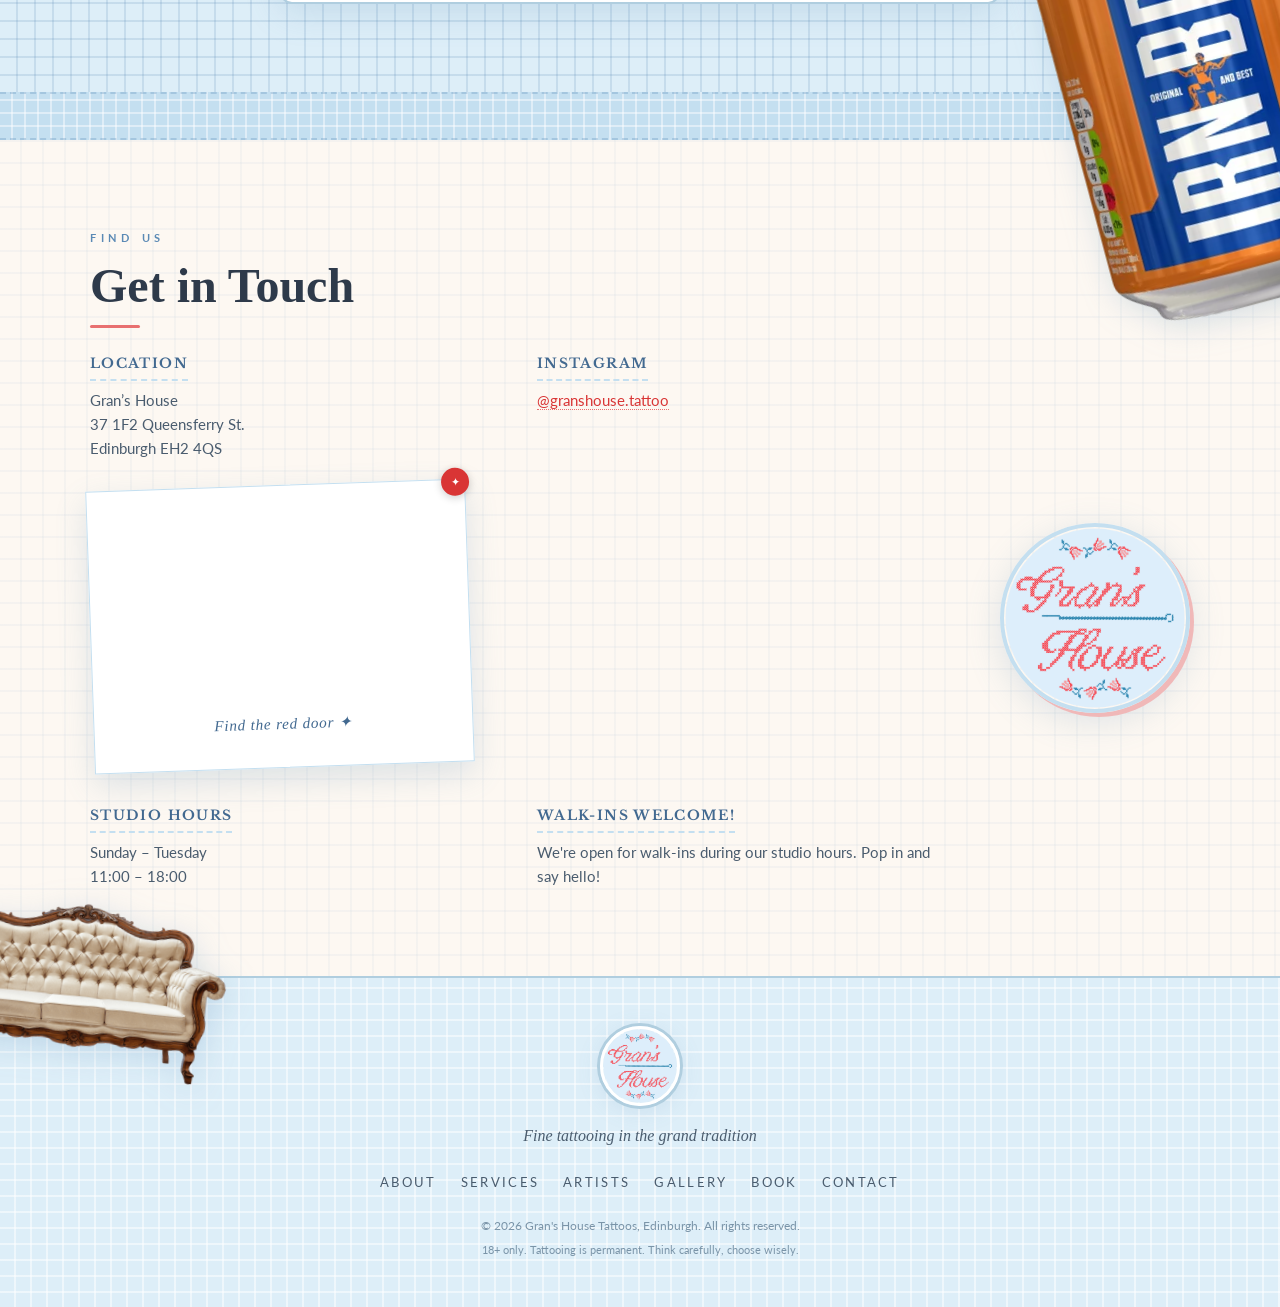
==== commit 5dd28ab4: "index_2 updated with instagram JSON file" ====
--- a/index_2.html
+++ b/index_2.html
@@ -271,302 +271,7 @@
           class="insta-link">@granshouse.tattoo</a>
       </p>
 
-      <!-- ── MODE A: SnapWidget live feed ── -->
-      <!-- Replace YOUR_WIDGET_ID_HERE with the number from snapwidget.com -->
-      <div class="ig-snapwidget-wrap" id="ig-snapwidget">
-        <iframe src="https://snapwidget.com/embed/YOUR_WIDGET_ID_HERE" class="snapwidget-widget"
-          allowtransparency="true" frameborder="0" scrolling="no" title="Instagram feed — Gran's House Tattoos"
-          aria-label="Instagram photo grid for @granshouse.tattoo"></iframe>
-        <script async src="https://snapwidget.com/js/snapwidget.js"></script>
-      </div>
-
-      <!-- ── MODE B: Official individual post embeds (shown when SnapWidget is not set up) ── -->
-      <!-- Paste your <blockquote class="instagram-media"> embeds inside here -->
-      <div class="ig-post-embeds" id="ig-post-embeds" hidden>
-        <!-- PASTE INSTAGRAM EMBED BLOCKQUOTES HERE — one per post -->
-        <!-- Example structure (Instagram will replace this with the real post):
-        <blockquote class="instagram-media" data-instgrm-permalink="https://www.instagram.com/p/YOURPOSTID/" data-instgrm-version="14">
-          <a href="https://www.instagram.com/p/YOURPOSTID/">View post</a>
-        </blockquote>
-        -->
-        <blockquote class="instagram-media" data-instgrm-captioned
-          data-instgrm-permalink="https://www.instagram.com/p/DWb9BjYgiXg/?utm_source=ig_embed&amp;utm_campaign=loading"
-          data-instgrm-version="14"
-          style=" background:#FFF; border:0; border-radius:3px; box-shadow:0 0 1px 0 rgba(0,0,0,0.5),0 1px 10px 0 rgba(0,0,0,0.15); margin: 1px; max-width:540px; min-width:326px; padding:0; width:99.375%; width:-webkit-calc(100% - 2px); width:calc(100% - 2px);">
-          <div style="padding:16px;"> <a
-              href="https://www.instagram.com/p/DWb9BjYgiXg/?utm_source=ig_embed&amp;utm_campaign=loading"
-              style=" background:#FFFFFF; line-height:0; padding:0 0; text-align:center; text-decoration:none; width:100%;"
-              target="_blank">
-              <div style=" display: flex; flex-direction: row; align-items: center;">
-                <div
-                  style="background-color: #F4F4F4; border-radius: 50%; flex-grow: 0; height: 40px; margin-right: 14px; width: 40px;">
-                </div>
-                <div style="display: flex; flex-direction: column; flex-grow: 1; justify-content: center;">
-                  <div
-                    style=" background-color: #F4F4F4; border-radius: 4px; flex-grow: 0; height: 14px; margin-bottom: 6px; width: 100px;">
-                  </div>
-                  <div style=" background-color: #F4F4F4; border-radius: 4px; flex-grow: 0; height: 14px; width: 60px;">
-                  </div>
-                </div>
-              </div>
-              <div style="padding: 19% 0;"></div>
-              <div style="display:block; height:50px; margin:0 auto 12px; width:50px;"><svg width="50px" height="50px"
-                  viewBox="0 0 60 60" version="1.1" xmlns="https://www.w3.org/2000/svg"
-                  xmlns:xlink="https://www.w3.org/1999/xlink">
-                  <g stroke="none" stroke-width="1" fill="none" fill-rule="evenodd">
-                    <g transform="translate(-511.000000, -20.000000)" fill="#000000">
-                      <g>
-                        <path
-                          d="M556.869,30.41 C554.814,30.41 553.148,32.076 553.148,34.131 C553.148,36.186 554.814,37.852 556.869,37.852 C558.924,37.852 560.59,36.186 560.59,34.131 C560.59,32.076 558.924,30.41 556.869,30.41 M541,60.657 C535.114,60.657 530.342,55.887 530.342,50 C530.342,44.114 535.114,39.342 541,39.342 C546.887,39.342 551.658,44.114 551.658,50 C551.658,55.887 546.887,60.657 541,60.657 M541,33.886 C532.1,33.886 524.886,41.1 524.886,50 C524.886,58.899 532.1,66.113 541,66.113 C549.9,66.113 557.115,58.899 557.115,50 C557.115,41.1 549.9,33.886 541,33.886 M565.378,62.101 C565.244,65.022 564.756,66.606 564.346,67.663 C563.803,69.06 563.154,70.057 562.106,71.106 C561.058,72.155 560.06,72.803 558.662,73.347 C557.607,73.757 556.021,74.244 553.102,74.378 C549.944,74.521 548.997,74.552 541,74.552 C533.003,74.552 532.056,74.521 528.898,74.378 C525.979,74.244 524.393,73.757 523.338,73.347 C521.94,72.803 520.942,72.155 519.894,71.106 C518.846,70.057 518.197,69.06 517.654,67.663 C517.244,66.606 516.755,65.022 516.623,62.101 C516.479,58.943 516.448,57.996 516.448,50 C516.448,42.003 516.479,41.056 516.623,37.899 C516.755,34.978 517.244,33.391 517.654,32.338 C518.197,30.938 518.846,29.942 519.894,28.894 C520.942,27.846 521.94,27.196 523.338,26.654 C524.393,26.244 525.979,25.756 528.898,25.623 C532.057,25.479 533.004,25.448 541,25.448 C548.997,25.448 549.943,25.479 553.102,25.623 C556.021,25.756 557.607,26.244 558.662,26.654 C560.06,27.196 561.058,27.846 562.106,28.894 C563.154,29.942 563.803,30.938 564.346,32.338 C564.756,33.391 565.244,34.978 565.378,37.899 C565.522,41.056 565.552,42.003 565.552,50 C565.552,57.996 565.522,58.943 565.378,62.101 M570.82,37.631 C570.674,34.438 570.167,32.258 569.425,30.349 C568.659,28.377 567.633,26.702 565.965,25.035 C564.297,23.368 562.623,22.342 560.652,21.575 C558.743,20.834 556.562,20.326 553.369,20.18 C550.169,20.033 549.148,20 541,20 C532.853,20 531.831,20.033 528.631,20.18 C525.438,20.326 523.257,20.834 521.349,21.575 C519.376,22.342 517.703,23.368 516.035,25.035 C514.368,26.702 513.342,28.377 512.574,30.349 C511.834,32.258 511.326,34.438 511.181,37.631 C511.035,40.831 511,41.851 511,50 C511,58.147 511.035,59.17 511.181,62.369 C511.326,65.562 511.834,67.743 512.574,69.651 C513.342,71.625 514.368,73.296 516.035,74.965 C517.703,76.634 519.376,77.658 521.349,78.425 C523.257,79.167 525.438,79.673 528.631,79.82 C531.831,79.965 532.853,80.001 541,80.001 C549.148,80.001 550.169,79.965 553.369,79.82 C556.562,79.673 558.743,79.167 560.652,78.425 C562.623,77.658 564.297,76.634 565.965,74.965 C567.633,73.296 568.659,71.625 569.425,69.651 C570.167,67.743 570.674,65.562 570.82,62.369 C570.966,59.17 571,58.147 571,50 C571,41.851 570.966,40.831 570.82,37.631">
-                        </path>
-                      </g>
-                    </g>
-                  </g>
-                </svg></div>
-              <div style="padding-top: 8px;">
-                <div
-                  style=" color:#3897f0; font-family:Arial,sans-serif; font-size:14px; font-style:normal; font-weight:550; line-height:18px;">
-                  View this post on Instagram</div>
-              </div>
-              <div style="padding: 12.5% 0;"></div>
-              <div style="display: flex; flex-direction: row; margin-bottom: 14px; align-items: center;">
-                <div>
-                  <div
-                    style="background-color: #F4F4F4; border-radius: 50%; height: 12.5px; width: 12.5px; transform: translateX(0px) translateY(7px);">
-                  </div>
-                  <div
-                    style="background-color: #F4F4F4; height: 12.5px; transform: rotate(-45deg) translateX(3px) translateY(1px); width: 12.5px; flex-grow: 0; margin-right: 14px; margin-left: 2px;">
-                  </div>
-                  <div
-                    style="background-color: #F4F4F4; border-radius: 50%; height: 12.5px; width: 12.5px; transform: translateX(9px) translateY(-18px);">
-                  </div>
-                </div>
-                <div style="margin-left: 8px;">
-                  <div style=" background-color: #F4F4F4; border-radius: 50%; flex-grow: 0; height: 20px; width: 20px;">
-                  </div>
-                  <div
-                    style=" width: 0; height: 0; border-top: 2px solid transparent; border-left: 6px solid #f4f4f4; border-bottom: 2px solid transparent; transform: translateX(16px) translateY(-4px) rotate(30deg)">
-                  </div>
-                </div>
-                <div style="margin-left: auto;">
-                  <div
-                    style=" width: 0px; border-top: 8px solid #F4F4F4; border-right: 8px solid transparent; transform: translateY(16px);">
-                  </div>
-                  <div
-                    style=" background-color: #F4F4F4; flex-grow: 0; height: 12px; width: 16px; transform: translateY(-4px);">
-                  </div>
-                  <div
-                    style=" width: 0; height: 0; border-top: 8px solid #F4F4F4; border-left: 8px solid transparent; transform: translateY(-4px) translateX(8px);">
-                  </div>
-                </div>
-              </div>
-              <div
-                style="display: flex; flex-direction: column; flex-grow: 1; justify-content: center; margin-bottom: 24px;">
-                <div
-                  style=" background-color: #F4F4F4; border-radius: 4px; flex-grow: 0; height: 14px; margin-bottom: 6px; width: 224px;">
-                </div>
-                <div style=" background-color: #F4F4F4; border-radius: 4px; flex-grow: 0; height: 14px; width: 144px;">
-                </div>
-              </div>
-            </a>
-            <p
-              style=" color:#c9c8cd; font-family:Arial,sans-serif; font-size:14px; line-height:17px; margin-bottom:0; margin-top:8px; overflow:hidden; padding:8px 0 7px; text-align:center; text-overflow:ellipsis; white-space:nowrap;">
-              <a href="https://www.instagram.com/p/DWb9BjYgiXg/?utm_source=ig_embed&amp;utm_campaign=loading"
-                style=" color:#c9c8cd; font-family:Arial,sans-serif; font-size:14px; font-style:normal; font-weight:normal; line-height:17px; text-decoration:none;"
-                target="_blank">A post shared by Jamie Christ (@jamie.christ)</a>
-            </p>
-          </div>
-        </blockquote>
-        <script async src="//www.instagram.com/embed.js"></script>
-        <blockquote class="instagram-media" data-instgrm-captioned
-          data-instgrm-permalink="https://www.instagram.com/p/DV_mzFVAmsB/?utm_source=ig_embed&amp;utm_campaign=loading"
-          data-instgrm-version="14"
-          style=" background:#FFF; border:0; border-radius:3px; box-shadow:0 0 1px 0 rgba(0,0,0,0.5),0 1px 10px 0 rgba(0,0,0,0.15); margin: 1px; max-width:540px; min-width:326px; padding:0; width:99.375%; width:-webkit-calc(100% - 2px); width:calc(100% - 2px);">
-          <div style="padding:16px;"> <a
-              href="https://www.instagram.com/p/DV_mzFVAmsB/?utm_source=ig_embed&amp;utm_campaign=loading"
-              style=" background:#FFFFFF; line-height:0; padding:0 0; text-align:center; text-decoration:none; width:100%;"
-              target="_blank">
-              <div style=" display: flex; flex-direction: row; align-items: center;">
-                <div
-                  style="background-color: #F4F4F4; border-radius: 50%; flex-grow: 0; height: 40px; margin-right: 14px; width: 40px;">
-                </div>
-                <div style="display: flex; flex-direction: column; flex-grow: 1; justify-content: center;">
-                  <div
-                    style=" background-color: #F4F4F4; border-radius: 4px; flex-grow: 0; height: 14px; margin-bottom: 6px; width: 100px;">
-                  </div>
-                  <div style=" background-color: #F4F4F4; border-radius: 4px; flex-grow: 0; height: 14px; width: 60px;">
-                  </div>
-                </div>
-              </div>
-              <div style="padding: 19% 0;"></div>
-              <div style="display:block; height:50px; margin:0 auto 12px; width:50px;"><svg width="50px" height="50px"
-                  viewBox="0 0 60 60" version="1.1" xmlns="https://www.w3.org/2000/svg"
-                  xmlns:xlink="https://www.w3.org/1999/xlink">
-                  <g stroke="none" stroke-width="1" fill="none" fill-rule="evenodd">
-                    <g transform="translate(-511.000000, -20.000000)" fill="#000000">
-                      <g>
-                        <path
-                          d="M556.869,30.41 C554.814,30.41 553.148,32.076 553.148,34.131 C553.148,36.186 554.814,37.852 556.869,37.852 C558.924,37.852 560.59,36.186 560.59,34.131 C560.59,32.076 558.924,30.41 556.869,30.41 M541,60.657 C535.114,60.657 530.342,55.887 530.342,50 C530.342,44.114 535.114,39.342 541,39.342 C546.887,39.342 551.658,44.114 551.658,50 C551.658,55.887 546.887,60.657 541,60.657 M541,33.886 C532.1,33.886 524.886,41.1 524.886,50 C524.886,58.899 532.1,66.113 541,66.113 C549.9,66.113 557.115,58.899 557.115,50 C557.115,41.1 549.9,33.886 541,33.886 M565.378,62.101 C565.244,65.022 564.756,66.606 564.346,67.663 C563.803,69.06 563.154,70.057 562.106,71.106 C561.058,72.155 560.06,72.803 558.662,73.347 C557.607,73.757 556.021,74.244 553.102,74.378 C549.944,74.521 548.997,74.552 541,74.552 C533.003,74.552 532.056,74.521 528.898,74.378 C525.979,74.244 524.393,73.757 523.338,73.347 C521.94,72.803 520.942,72.155 519.894,71.106 C518.846,70.057 518.197,69.06 517.654,67.663 C517.244,66.606 516.755,65.022 516.623,62.101 C516.479,58.943 516.448,57.996 516.448,50 C516.448,42.003 516.479,41.056 516.623,37.899 C516.755,34.978 517.244,33.391 517.654,32.338 C518.197,30.938 518.846,29.942 519.894,28.894 C520.942,27.846 521.94,27.196 523.338,26.654 C524.393,26.244 525.979,25.756 528.898,25.623 C532.057,25.479 533.004,25.448 541,25.448 C548.997,25.448 549.943,25.479 553.102,25.623 C556.021,25.756 557.607,26.244 558.662,26.654 C560.06,27.196 561.058,27.846 562.106,28.894 C563.154,29.942 563.803,30.938 564.346,32.338 C564.756,33.391 565.244,34.978 565.378,37.899 C565.522,41.056 565.552,42.003 565.552,50 C565.552,57.996 565.522,58.943 565.378,62.101 M570.82,37.631 C570.674,34.438 570.167,32.258 569.425,30.349 C568.659,28.377 567.633,26.702 565.965,25.035 C564.297,23.368 562.623,22.342 560.652,21.575 C558.743,20.834 556.562,20.326 553.369,20.18 C550.169,20.033 549.148,20 541,20 C532.853,20 531.831,20.033 528.631,20.18 C525.438,20.326 523.257,20.834 521.349,21.575 C519.376,22.342 517.703,23.368 516.035,25.035 C514.368,26.702 513.342,28.377 512.574,30.349 C511.834,32.258 511.326,34.438 511.181,37.631 C511.035,40.831 511,41.851 511,50 C511,58.147 511.035,59.17 511.181,62.369 C511.326,65.562 511.834,67.743 512.574,69.651 C513.342,71.625 514.368,73.296 516.035,74.965 C517.703,76.634 519.376,77.658 521.349,78.425 C523.257,79.167 525.438,79.673 528.631,79.82 C531.831,79.965 532.853,80.001 541,80.001 C549.148,80.001 550.169,79.965 553.369,79.82 C556.562,79.673 558.743,79.167 560.652,78.425 C562.623,77.658 564.297,76.634 565.965,74.965 C567.633,73.296 568.659,71.625 569.425,69.651 C570.167,67.743 570.674,65.562 570.82,62.369 C570.966,59.17 571,58.147 571,50 C571,41.851 570.966,40.831 570.82,37.631">
-                        </path>
-                      </g>
-                    </g>
-                  </g>
-                </svg></div>
-              <div style="padding-top: 8px;">
-                <div
-                  style=" color:#3897f0; font-family:Arial,sans-serif; font-size:14px; font-style:normal; font-weight:550; line-height:18px;">
-                  View this post on Instagram</div>
-              </div>
-              <div style="padding: 12.5% 0;"></div>
-              <div style="display: flex; flex-direction: row; margin-bottom: 14px; align-items: center;">
-                <div>
-                  <div
-                    style="background-color: #F4F4F4; border-radius: 50%; height: 12.5px; width: 12.5px; transform: translateX(0px) translateY(7px);">
-                  </div>
-                  <div
-                    style="background-color: #F4F4F4; height: 12.5px; transform: rotate(-45deg) translateX(3px) translateY(1px); width: 12.5px; flex-grow: 0; margin-right: 14px; margin-left: 2px;">
-                  </div>
-                  <div
-                    style="background-color: #F4F4F4; border-radius: 50%; height: 12.5px; width: 12.5px; transform: translateX(9px) translateY(-18px);">
-                  </div>
-                </div>
-                <div style="margin-left: 8px;">
-                  <div style=" background-color: #F4F4F4; border-radius: 50%; flex-grow: 0; height: 20px; width: 20px;">
-                  </div>
-                  <div
-                    style=" width: 0; height: 0; border-top: 2px solid transparent; border-left: 6px solid #f4f4f4; border-bottom: 2px solid transparent; transform: translateX(16px) translateY(-4px) rotate(30deg)">
-                  </div>
-                </div>
-                <div style="margin-left: auto;">
-                  <div
-                    style=" width: 0px; border-top: 8px solid #F4F4F4; border-right: 8px solid transparent; transform: translateY(16px);">
-                  </div>
-                  <div
-                    style=" background-color: #F4F4F4; flex-grow: 0; height: 12px; width: 16px; transform: translateY(-4px);">
-                  </div>
-                  <div
-                    style=" width: 0; height: 0; border-top: 8px solid #F4F4F4; border-left: 8px solid transparent; transform: translateY(-4px) translateX(8px);">
-                  </div>
-                </div>
-              </div>
-              <div
-                style="display: flex; flex-direction: column; flex-grow: 1; justify-content: center; margin-bottom: 24px;">
-                <div
-                  style=" background-color: #F4F4F4; border-radius: 4px; flex-grow: 0; height: 14px; margin-bottom: 6px; width: 224px;">
-                </div>
-                <div style=" background-color: #F4F4F4; border-radius: 4px; flex-grow: 0; height: 14px; width: 144px;">
-                </div>
-              </div>
-            </a>
-            <p
-              style=" color:#c9c8cd; font-family:Arial,sans-serif; font-size:14px; line-height:17px; margin-bottom:0; margin-top:8px; overflow:hidden; padding:8px 0 7px; text-align:center; text-overflow:ellipsis; white-space:nowrap;">
-              <a href="https://www.instagram.com/p/DV_mzFVAmsB/?utm_source=ig_embed&amp;utm_campaign=loading"
-                style=" color:#c9c8cd; font-family:Arial,sans-serif; font-size:14px; font-style:normal; font-weight:normal; line-height:17px; text-decoration:none;"
-                target="_blank">A post shared by Jamie Christ (@jamie.christ)</a>
-            </p>
-          </div>
-        </blockquote>
-        <script async src="//www.instagram.com/embed.js"></script>
-        <blockquote class="instagram-media" data-instgrm-captioned
-          data-instgrm-permalink="https://www.instagram.com/reel/DV6cT-DAkLP/?utm_source=ig_embed&amp;utm_campaign=loading"
-          data-instgrm-version="14"
-          style=" background:#FFF; border:0; border-radius:3px; box-shadow:0 0 1px 0 rgba(0,0,0,0.5),0 1px 10px 0 rgba(0,0,0,0.15); margin: 1px; max-width:540px; min-width:326px; padding:0; width:99.375%; width:-webkit-calc(100% - 2px); width:calc(100% - 2px);">
-          <div style="padding:16px;"> <a
-              href="https://www.instagram.com/reel/DV6cT-DAkLP/?utm_source=ig_embed&amp;utm_campaign=loading"
-              style=" background:#FFFFFF; line-height:0; padding:0 0; text-align:center; text-decoration:none; width:100%;"
-              target="_blank">
-              <div style=" display: flex; flex-direction: row; align-items: center;">
-                <div
-                  style="background-color: #F4F4F4; border-radius: 50%; flex-grow: 0; height: 40px; margin-right: 14px; width: 40px;">
-                </div>
-                <div style="display: flex; flex-direction: column; flex-grow: 1; justify-content: center;">
-                  <div
-                    style=" background-color: #F4F4F4; border-radius: 4px; flex-grow: 0; height: 14px; margin-bottom: 6px; width: 100px;">
-                  </div>
-                  <div style=" background-color: #F4F4F4; border-radius: 4px; flex-grow: 0; height: 14px; width: 60px;">
-                  </div>
-                </div>
-              </div>
-              <div style="padding: 19% 0;"></div>
-              <div style="display:block; height:50px; margin:0 auto 12px; width:50px;"><svg width="50px" height="50px"
-                  viewBox="0 0 60 60" version="1.1" xmlns="https://www.w3.org/2000/svg"
-                  xmlns:xlink="https://www.w3.org/1999/xlink">
-                  <g stroke="none" stroke-width="1" fill="none" fill-rule="evenodd">
-                    <g transform="translate(-511.000000, -20.000000)" fill="#000000">
-                      <g>
-                        <path
-                          d="M556.869,30.41 C554.814,30.41 553.148,32.076 553.148,34.131 C553.148,36.186 554.814,37.852 556.869,37.852 C558.924,37.852 560.59,36.186 560.59,34.131 C560.59,32.076 558.924,30.41 556.869,30.41 M541,60.657 C535.114,60.657 530.342,55.887 530.342,50 C530.342,44.114 535.114,39.342 541,39.342 C546.887,39.342 551.658,44.114 551.658,50 C551.658,55.887 546.887,60.657 541,60.657 M541,33.886 C532.1,33.886 524.886,41.1 524.886,50 C524.886,58.899 532.1,66.113 541,66.113 C549.9,66.113 557.115,58.899 557.115,50 C557.115,41.1 549.9,33.886 541,33.886 M565.378,62.101 C565.244,65.022 564.756,66.606 564.346,67.663 C563.803,69.06 563.154,70.057 562.106,71.106 C561.058,72.155 560.06,72.803 558.662,73.347 C557.607,73.757 556.021,74.244 553.102,74.378 C549.944,74.521 548.997,74.552 541,74.552 C533.003,74.552 532.056,74.521 528.898,74.378 C525.979,74.244 524.393,73.757 523.338,73.347 C521.94,72.803 520.942,72.155 519.894,71.106 C518.846,70.057 518.197,69.06 517.654,67.663 C517.244,66.606 516.755,65.022 516.623,62.101 C516.479,58.943 516.448,57.996 516.448,50 C516.448,42.003 516.479,41.056 516.623,37.899 C516.755,34.978 517.244,33.391 517.654,32.338 C518.197,30.938 518.846,29.942 519.894,28.894 C520.942,27.846 521.94,27.196 523.338,26.654 C524.393,26.244 525.979,25.756 528.898,25.623 C532.057,25.479 533.004,25.448 541,25.448 C548.997,25.448 549.943,25.479 553.102,25.623 C556.021,25.756 557.607,26.244 558.662,26.654 C560.06,27.196 561.058,27.846 562.106,28.894 C563.154,29.942 563.803,30.938 564.346,32.338 C564.756,33.391 565.244,34.978 565.378,37.899 C565.522,41.056 565.552,42.003 565.552,50 C565.552,57.996 565.522,58.943 565.378,62.101 M570.82,37.631 C570.674,34.438 570.167,32.258 569.425,30.349 C568.659,28.377 567.633,26.702 565.965,25.035 C564.297,23.368 562.623,22.342 560.652,21.575 C558.743,20.834 556.562,20.326 553.369,20.18 C550.169,20.033 549.148,20 541,20 C532.853,20 531.831,20.033 528.631,20.18 C525.438,20.326 523.257,20.834 521.349,21.575 C519.376,22.342 517.703,23.368 516.035,25.035 C514.368,26.702 513.342,28.377 512.574,30.349 C511.834,32.258 511.326,34.438 511.181,37.631 C511.035,40.831 511,41.851 511,50 C511,58.147 511.035,59.17 511.181,62.369 C511.326,65.562 511.834,67.743 512.574,69.651 C513.342,71.625 514.368,73.296 516.035,74.965 C517.703,76.634 519.376,77.658 521.349,78.425 C523.257,79.167 525.438,79.673 528.631,79.82 C531.831,79.965 532.853,80.001 541,80.001 C549.148,80.001 550.169,79.965 553.369,79.82 C556.562,79.673 558.743,79.167 560.652,78.425 C562.623,77.658 564.297,76.634 565.965,74.965 C567.633,73.296 568.659,71.625 569.425,69.651 C570.167,67.743 570.674,65.562 570.82,62.369 C570.966,59.17 571,58.147 571,50 C571,41.851 570.966,40.831 570.82,37.631">
-                        </path>
-                      </g>
-                    </g>
-                  </g>
-                </svg></div>
-              <div style="padding-top: 8px;">
-                <div
-                  style=" color:#3897f0; font-family:Arial,sans-serif; font-size:14px; font-style:normal; font-weight:550; line-height:18px;">
-                  View this post on Instagram</div>
-              </div>
-              <div style="padding: 12.5% 0;"></div>
-              <div style="display: flex; flex-direction: row; margin-bottom: 14px; align-items: center;">
-                <div>
-                  <div
-                    style="background-color: #F4F4F4; border-radius: 50%; height: 12.5px; width: 12.5px; transform: translateX(0px) translateY(7px);">
-                  </div>
-                  <div
-                    style="background-color: #F4F4F4; height: 12.5px; transform: rotate(-45deg) translateX(3px) translateY(1px); width: 12.5px; flex-grow: 0; margin-right: 14px; margin-left: 2px;">
-                  </div>
-                  <div
-                    style="background-color: #F4F4F4; border-radius: 50%; height: 12.5px; width: 12.5px; transform: translateX(9px) translateY(-18px);">
-                  </div>
-                </div>
-                <div style="margin-left: 8px;">
-                  <div style=" background-color: #F4F4F4; border-radius: 50%; flex-grow: 0; height: 20px; width: 20px;">
-                  </div>
-                  <div
-                    style=" width: 0; height: 0; border-top: 2px solid transparent; border-left: 6px solid #f4f4f4; border-bottom: 2px solid transparent; transform: translateX(16px) translateY(-4px) rotate(30deg)">
-                  </div>
-                </div>
-                <div style="margin-left: auto;">
-                  <div
-                    style=" width: 0px; border-top: 8px solid #F4F4F4; border-right: 8px solid transparent; transform: translateY(16px);">
-                  </div>
-                  <div
-                    style=" background-color: #F4F4F4; flex-grow: 0; height: 12px; width: 16px; transform: translateY(-4px);">
-                  </div>
-                  <div
-                    style=" width: 0; height: 0; border-top: 8px solid #F4F4F4; border-left: 8px solid transparent; transform: translateY(-4px) translateX(8px);">
-                  </div>
-                </div>
-              </div>
-              <div
-                style="display: flex; flex-direction: column; flex-grow: 1; justify-content: center; margin-bottom: 24px;">
-                <div
-                  style=" background-color: #F4F4F4; border-radius: 4px; flex-grow: 0; height: 14px; margin-bottom: 6px; width: 224px;">
-                </div>
-                <div style=" background-color: #F4F4F4; border-radius: 4px; flex-grow: 0; height: 14px; width: 144px;">
-                </div>
-              </div>
-            </a>
-            <p
-              style=" color:#c9c8cd; font-family:Arial,sans-serif; font-size:14px; line-height:17px; margin-bottom:0; margin-top:8px; overflow:hidden; padding:8px 0 7px; text-align:center; text-overflow:ellipsis; white-space:nowrap;">
-              <a href="https://www.instagram.com/reel/DV6cT-DAkLP/?utm_source=ig_embed&amp;utm_campaign=loading"
-                style=" color:#c9c8cd; font-family:Arial,sans-serif; font-size:14px; font-style:normal; font-weight:normal; line-height:17px; text-decoration:none;"
-                target="_blank">A post shared by Jamie Christ (@jamie.christ)</a>
-            </p>
-          </div>
-        </blockquote>
-        <script async src="//www.instagram.com/embed.js"></script>
-      </div>
-
-      <!-- Fallback: shown when neither mode is set up yet -->
-      <div class="ig-placeholder" id="ig-placeholder">
-        <div class="ig-placeholder-inner">
-          <span class="ig-placeholder-icon">🧵</span>
-          <p>Instagram gallery coming soon.</p>
-          <p class="ig-placeholder-sub">See the setup instructions in <code>index.html</code> (search for "MODE A" or
-            "MODE B").</p>
-        </div>
-      </div>
+      <div class="ig-post-embeds" id="ig-post-embeds"></div>
 
       <div class="gallery-cta">
         <a href="https://www.instagram.com/granshouse.tattoo" target="_blank" rel="noopener"
@@ -576,46 +281,44 @@
     </div>
   </section>
 
-  <!-- Instagram embed script — only loads when Mode B blockquotes are present -->
+  <!-- Instagram embed script — dynamically loads random posts from posts.json -->
   <script>
-    (function () {
-      var snapWidget = document.getElementById('ig-snapwidget');
-      var postEmbeds = document.getElementById('ig-post-embeds');
-      var placeholder = document.getElementById('ig-placeholder');
-
-      // Check whether SnapWidget is properly configured
-      var snapIframe = snapWidget ? snapWidget.querySelector('iframe') : null;
-      var snapSrc = snapIframe ? snapIframe.src : '';
-      var snapReady = snapSrc && !snapSrc.includes('YOUR_WIDGET_ID_HERE');
-
-      // Check whether any blockquote embeds have been pasted
-      var hasEmbeds = postEmbeds && postEmbeds.querySelectorAll('blockquote.instagram-media').length > 0;
-
-      if (snapReady) {
-        // Mode A active — hide everything else
-        if (postEmbeds) postEmbeds.hidden = true;
-        if (placeholder) placeholder.hidden = true;
-      } else if (hasEmbeds) {
-        // Mode B active — hide SnapWidget wrapper and placeholder
-        if (snapWidget) snapWidget.hidden = true;
-        if (placeholder) placeholder.hidden = true;
-        postEmbeds.hidden = false;
-        // Trigger Instagram's embed renderer
+    async function loadInstagramPosts() {
+      try {
+        const response = await fetch('posts.json');
+        const posts = await response.json();
+
+        // Pick 3 random unique posts
+        const shuffled = [...posts].sort(() => 0.5 - Math.random());
+        const selectedPosts = shuffled.slice(0, 3);
+
+        const container = document.getElementById('ig-post-embeds');
+        if (!container) return;
+
+        container.innerHTML = selectedPosts
+          .map(url => `
+            <blockquote class="instagram-media" 
+                        data-instgrm-permalink="${url}" 
+                        data-instgrm-version="14">
+            </blockquote>
+          `)
+          .join('');
+
+        // Trigger Instagram script to process newly injected blockquotes
         if (window.instgrm) {
           window.instgrm.Embeds.process();
         } else {
-          var s = document.createElement('script');
+          const s = document.createElement('script');
           s.async = true;
-          s.src = '//www.instagram.com/embed.js';
+          s.src = 'https://www.instagram.com/embed.js';
           document.body.appendChild(s);
         }
-      } else {
-        // Neither mode configured yet — show placeholder
-        if (snapWidget) snapWidget.hidden = true;
-        if (postEmbeds) postEmbeds.hidden = true;
-        if (placeholder) placeholder.hidden = false;
+      } catch (error) {
+        console.error('Error loading posts:', error);
       }
-    })();
+    }
+
+    document.addEventListener('DOMContentLoaded', loadInstagramPosts);
   </script>
 
   <!-- GINGHAM DIVIDER -->
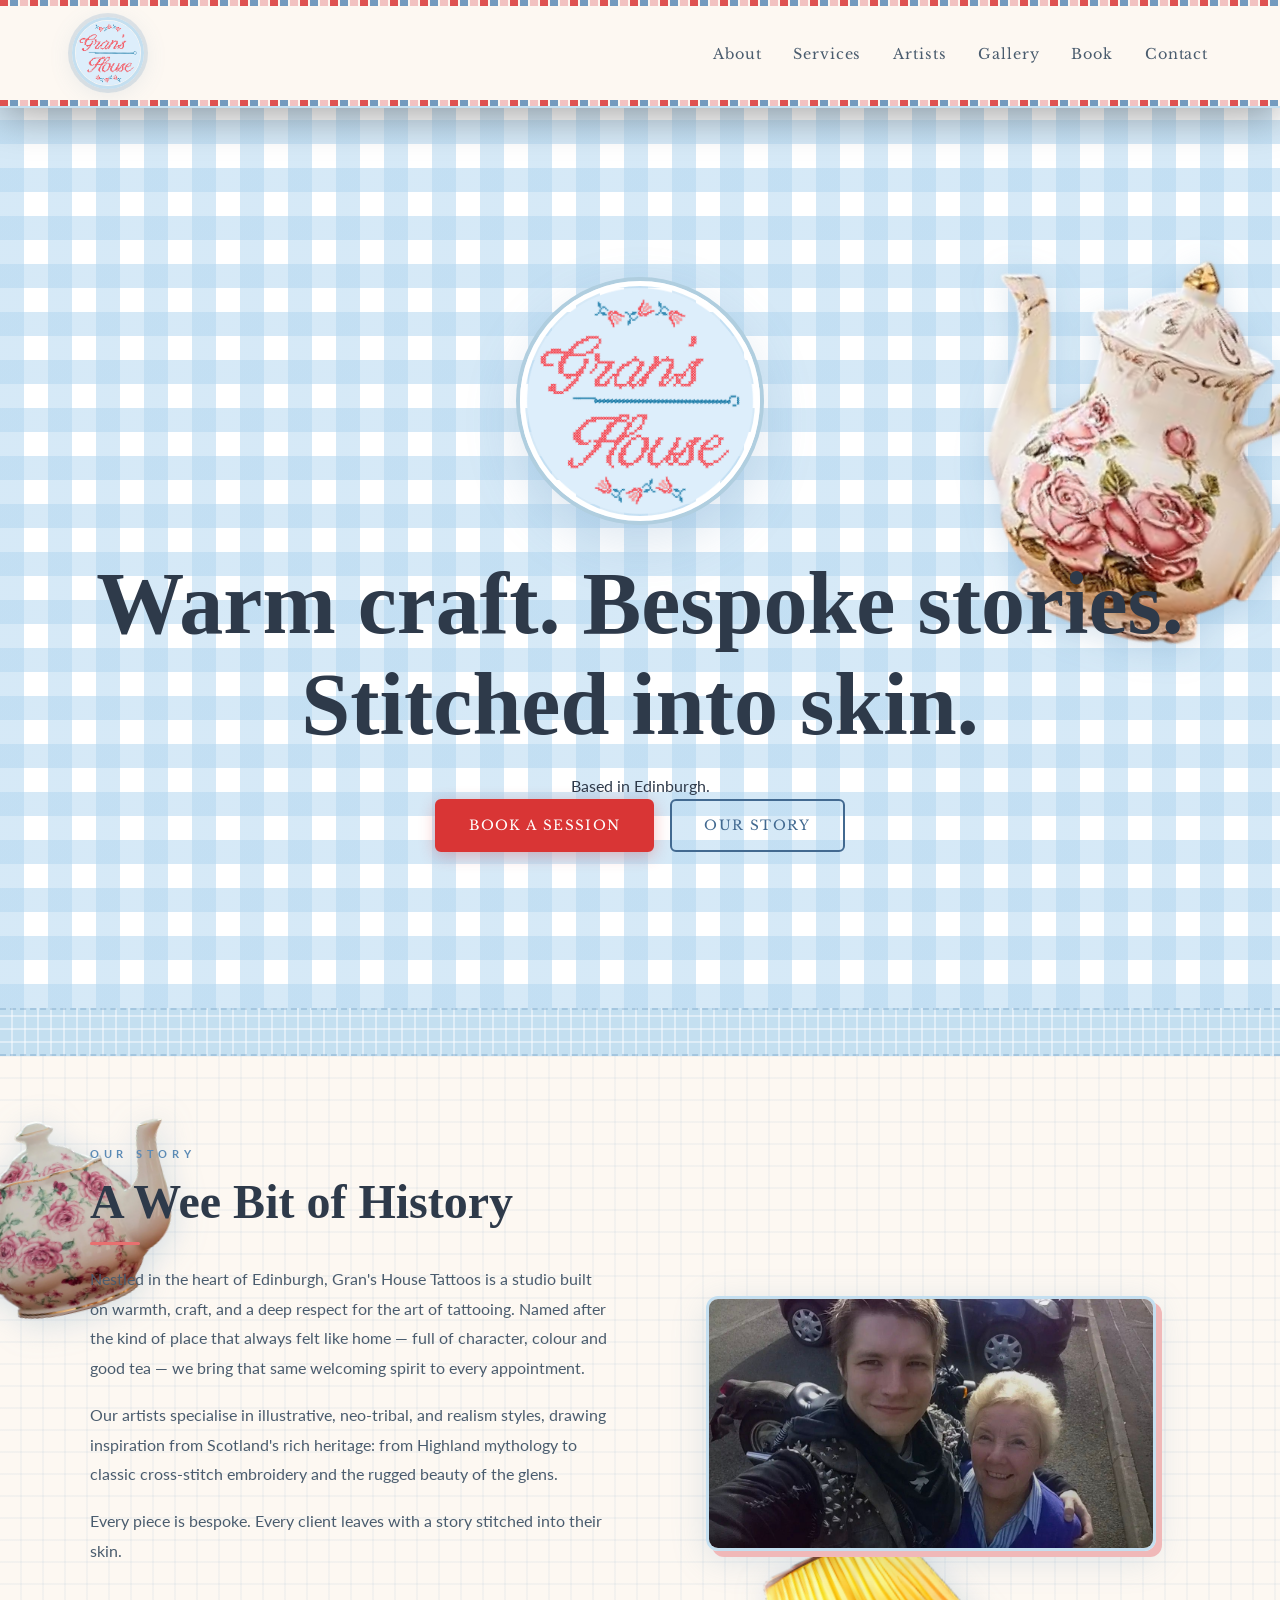
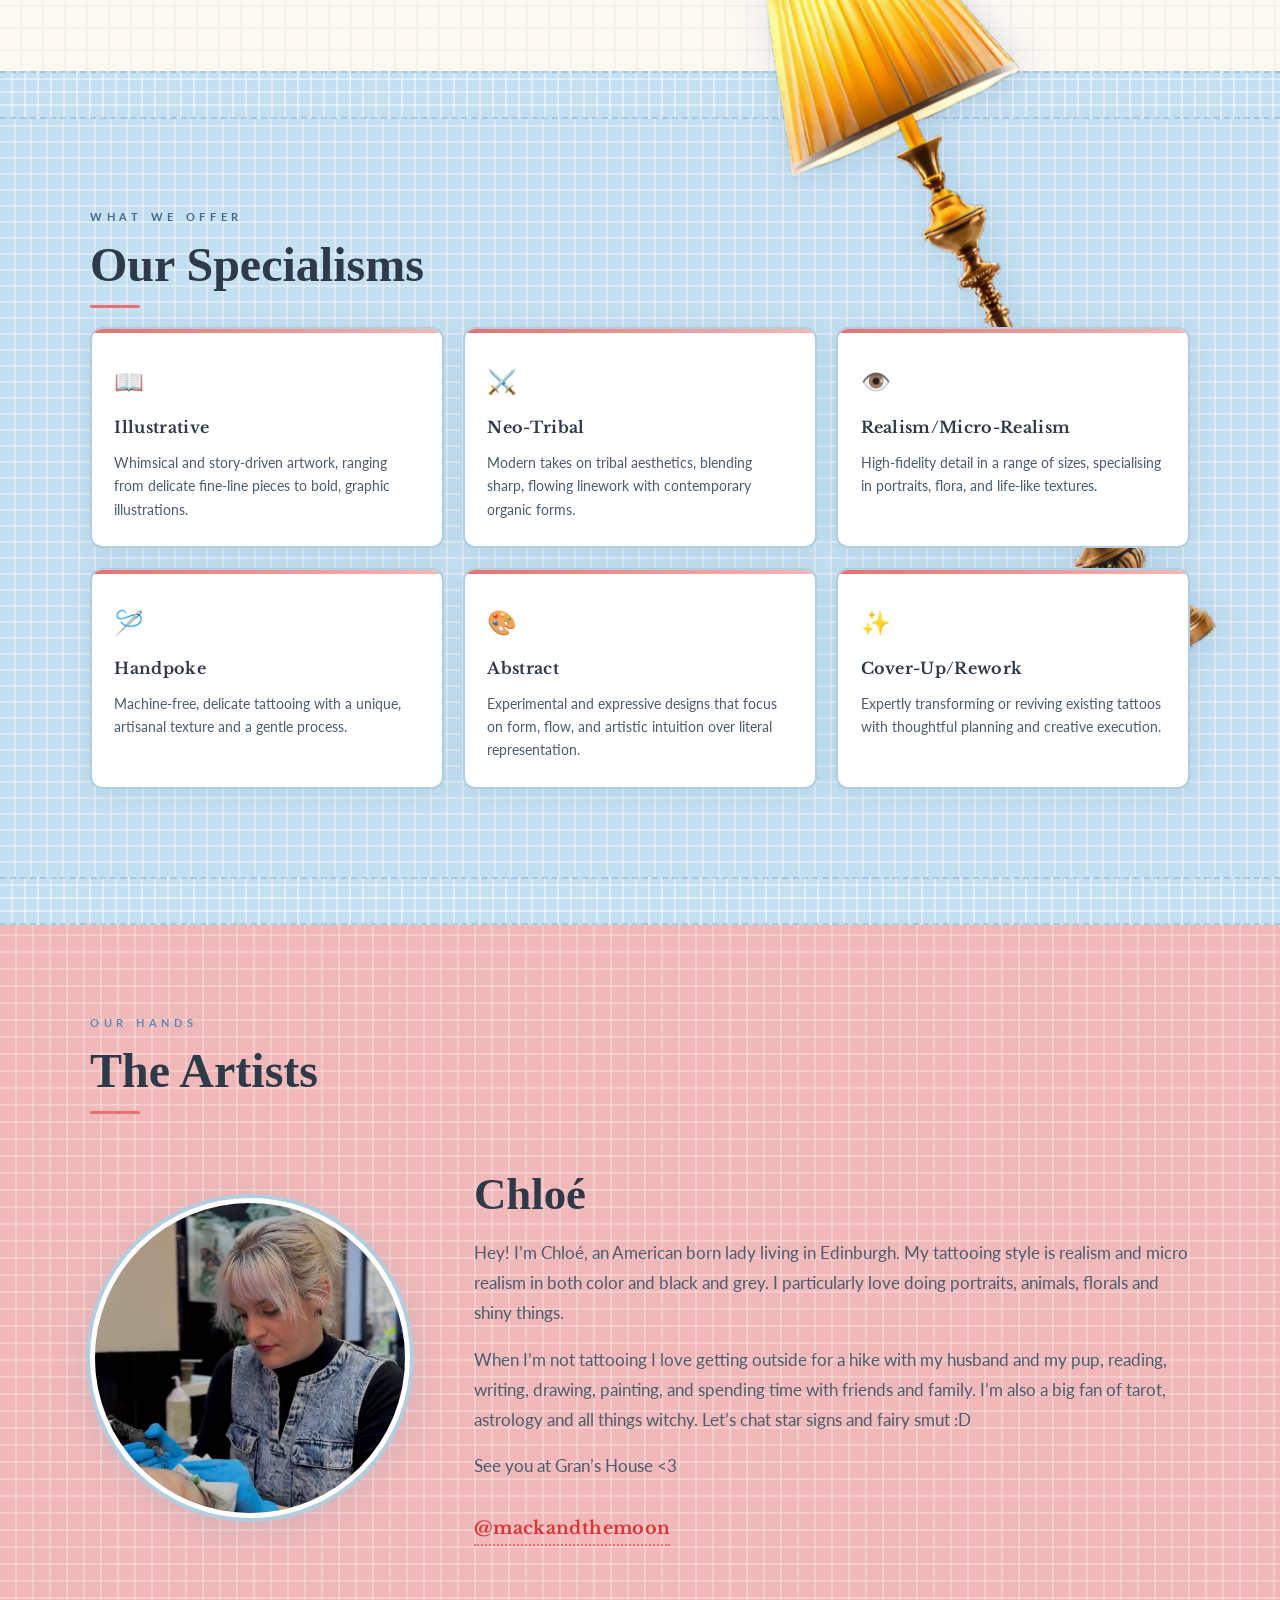
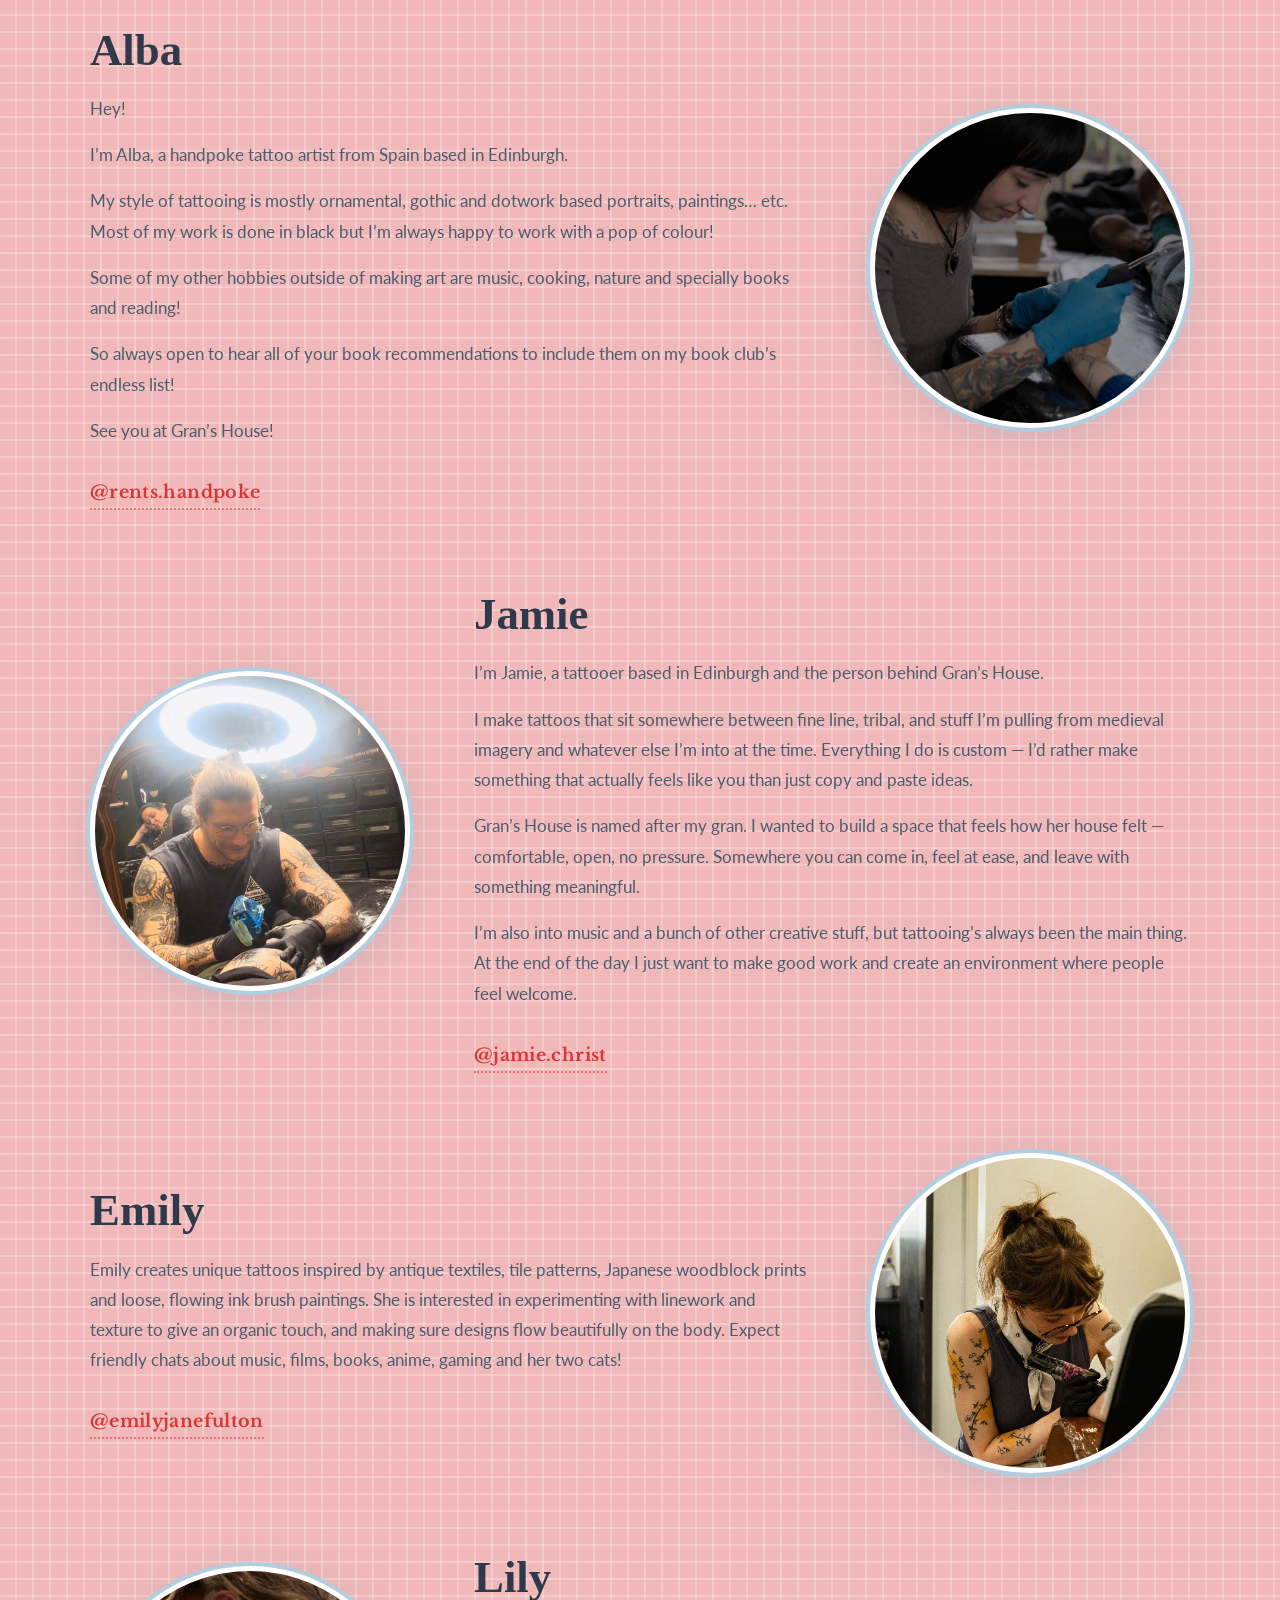
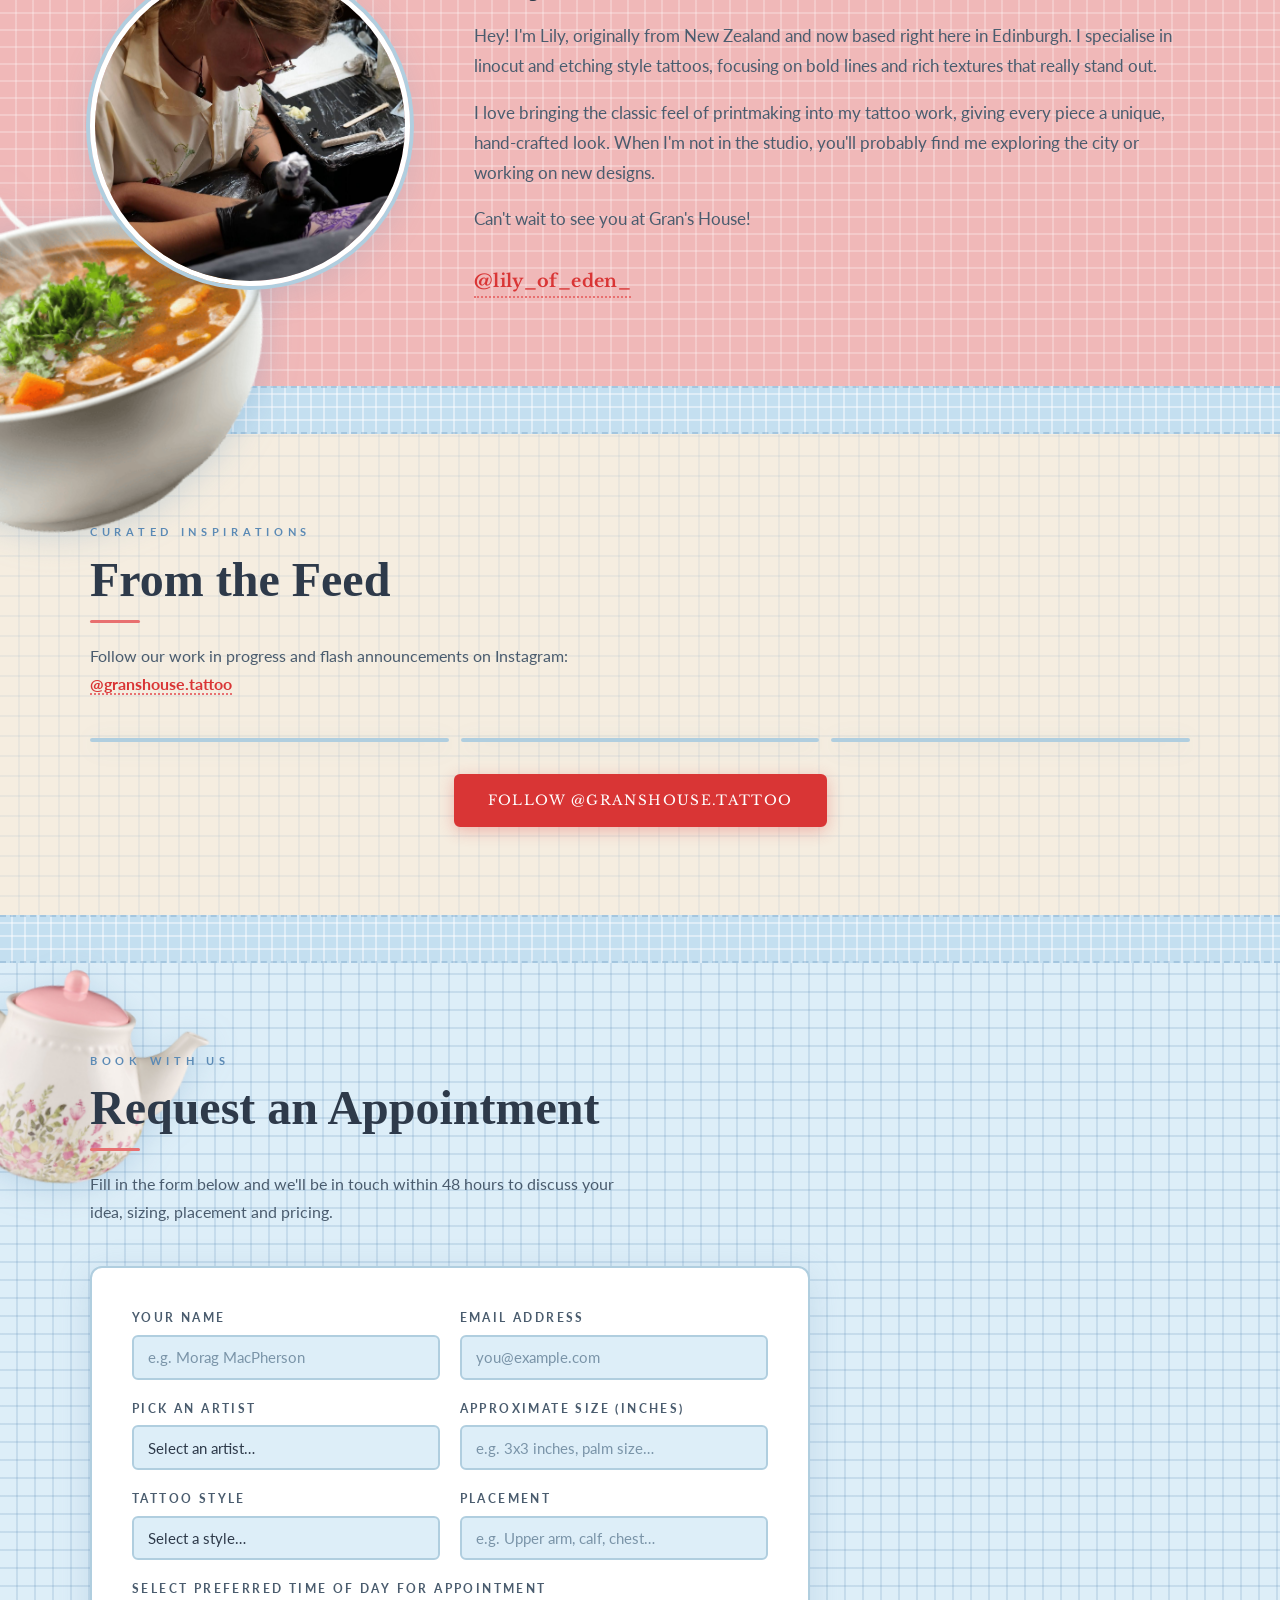
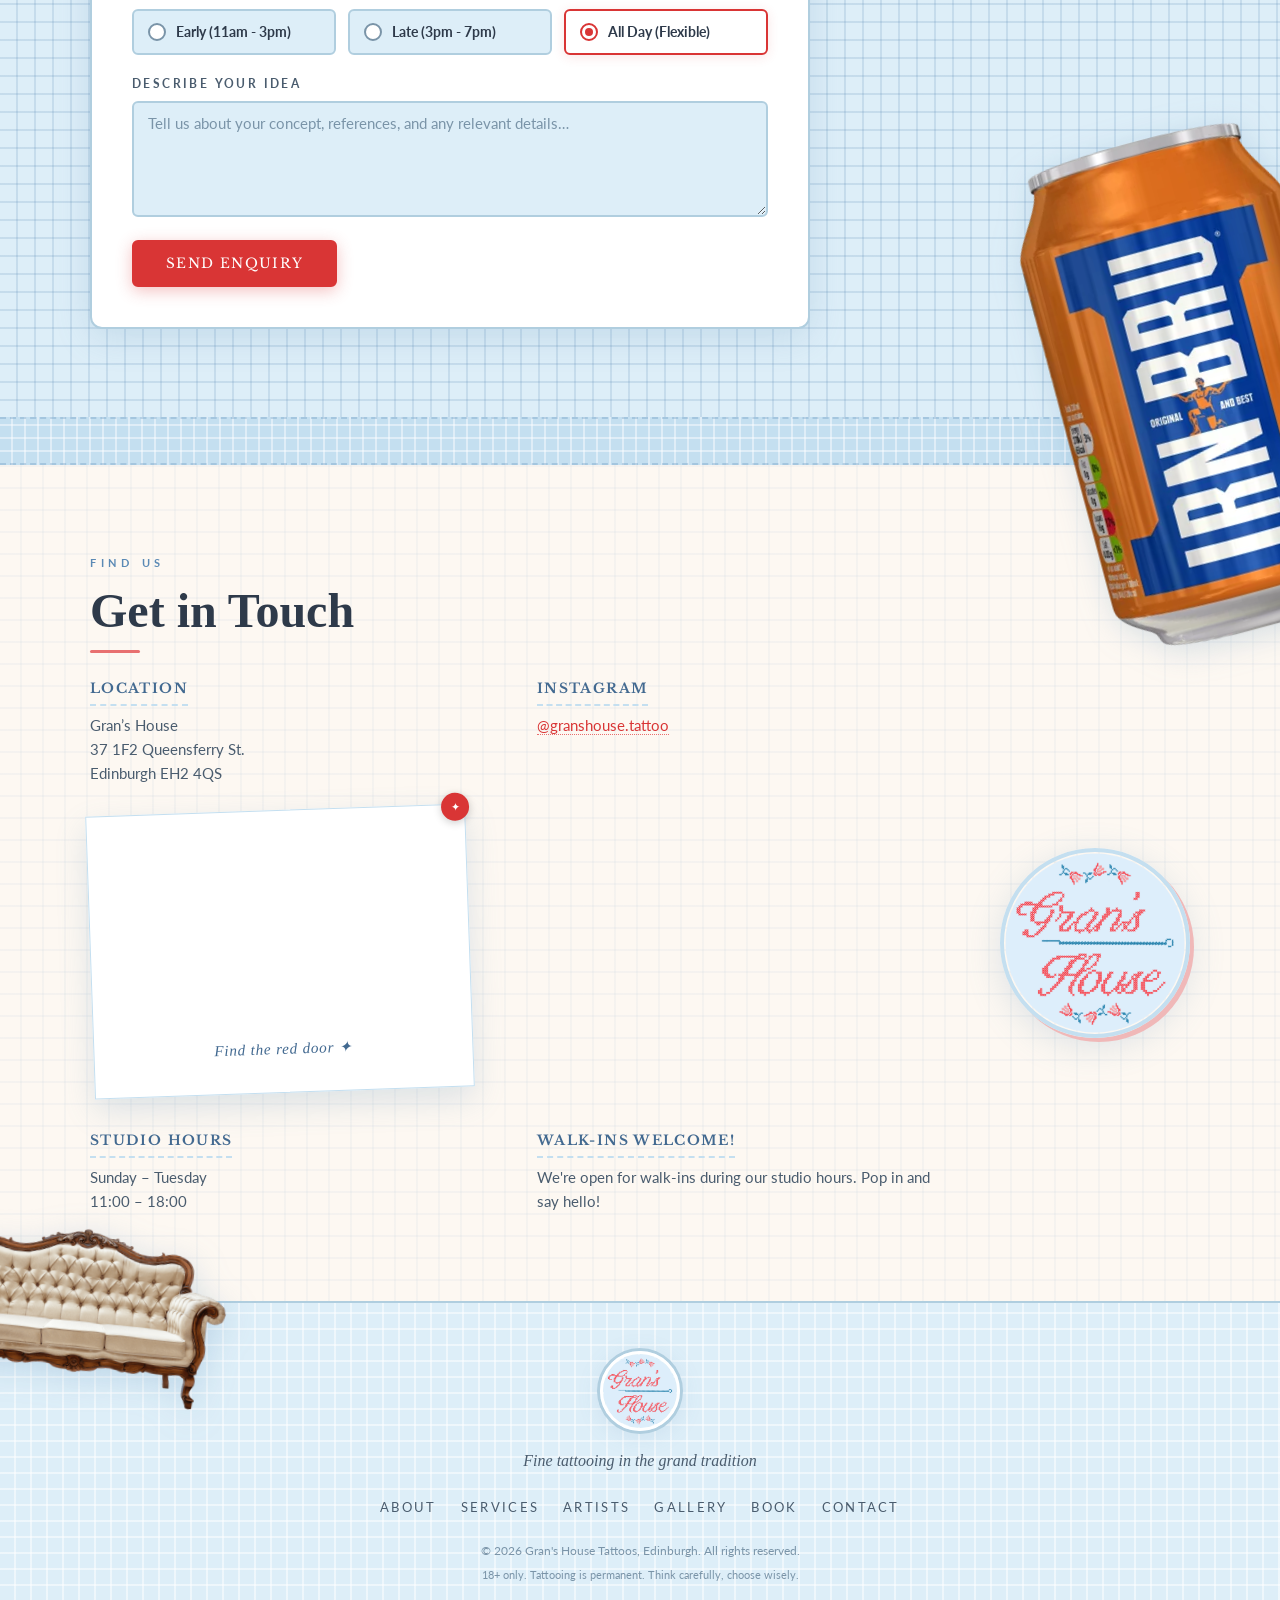
==== commit 9b1d4dca: "index_2.html getting prepared for CloudFlare & Resend testing" ====
--- a/index_2.html
+++ b/index_2.html
@@ -329,24 +329,96 @@
     <!-- BREAKING THE GRID: teapot 3 -->
     <img src="assets/images/side-elements/teapot-3.png" class="btg-teapot btg-teapot--booking" aria-hidden="true"
       alt="" />
+
     <div class="container booking-container">
       <div class="section-label">Book With Us</div>
       <h2 class="section-title">Request an Appointment</h2>
-
-      <p class="section-intro">To make a booking request, please click the button below to complete our inquiry form on
-        Google Forms.</p>
-
-      <div class="booking-cta-wrap"
-        style="text-align: center; margin-top: 3rem; background: var(--warm-white); padding: 3.5rem 2rem; border-radius: var(--radius); border: 2px solid var(--sky-mid); box-shadow: var(--shadow-md); max-width: 720px; margin-left: auto; margin-right: auto; display: flex; flex-direction: column; align-items: center; justify-content: center; gap: 1rem;">
-        <h3 style="font-family: var(--font-serif); font-size: 1.6rem; color: var(--ink); margin: 0;">Open Booking
-          Inquiry Form</h3>
-        <p style="color: var(--ink-mid); line-height: 1.7; max-width: 500px; margin: 0 0 1rem 0;">Provide details about
-          your idea, preferred artists, sizing, placement, and upload your reference images directly.</p>
-        <a href="https://docs.google.com/forms/d/e/1FAIpQLScu0fHkS9xU3918Ay_2AL7DSowoVMB16Sdk4deGlewsKeGrVw/viewform?usp=pp_url"
-          target="_blank" rel="noopener" class="btn btn-primary" style="font-size: 1.05rem; padding: 1.1rem 3rem;">Start
-          Booking Request ✦</a>
-      </div>
-    </div>
+      <p class="section-intro">Fill in the form below and we'll be in touch within 48 hours to discuss your idea,
+        sizing, placement and pricing.</p>
+      <form action="" method="POST" class="booking-form" id="booking-form" novalidate>
+        <input type="hidden" name="_subject" value="New Tattoo Enquiry – Gran's House">
+        <div class="form-row">
+          <div class="form-group">
+            <label for="name">Your Name</label>
+            <input type="text" id="name" name="name" placeholder="e.g. Morag MacPherson" required />
+          </div>
+          <div class="form-group">
+            <label for="email">Email Address</label>
+            <input type="email" id="email" name="email" placeholder="you@example.com" required />
+          </div>
+        </div>
+        <div class="form-row">
+          <div class="form-group">
+            <label for="artist">Pick an Artist</label>
+            <select id="artist" name="artist">
+              <option value="">Select an artist…</option>
+              <option>Chloé</option>
+              <option>Alba</option>
+              <option>Jamie</option>
+              <option>Emily</option>
+              <option>Lily</option>
+              <option>Not sure / Please recommend</option>
+            </select>
+          </div>
+          <div class="form-group">
+            <label for="size">Approximate Size (inches)</label>
+            <input type="text" id="size" name="size" placeholder="e.g. 3x3 inches, palm size…" />
+          </div>
+        </div>
+        <div class="form-row">
+          <div class="form-group">
+            <label for="style">Tattoo Style</label>
+            <select id="style" name="style">
+              <option value="">Select a style…</option>
+              <option>Illustrative</option>
+              <option>Neo-Tribal</option>
+              <option>Realism/Micro-Realism</option>
+              <option>Handpoke</option>
+              <option>Abstract</option>
+              <option>Cover-Up/Rework</option>
+              <option>Other / Not Sure</option>
+            </select>
+          </div>
+          <div class="form-group">
+            <label for="placement">Placement</label>
+            <input type="text" id="placement" name="placement" placeholder="e.g. Upper arm, calf, chest…" />
+          </div>
+        </div>
+        <div class="form-group full">
+          <label class="form-label" id="preferred-time-label">Select preferred time of day for appointment</label>
+          <div class="radio-options-grid" role="radiogroup" aria-labelledby="preferred-time-label">
+            <label class="radio-card" for="time-early">
+              <input type="radio" id="time-early" name="preferred_time" value="Early (11am - 3pm)" />
+              <span class="radio-indicator"></span>
+              <span class="radio-text">Early (11am - 3pm)</span>
+            </label>
+            <label class="radio-card" for="time-late">
+              <input type="radio" id="time-late" name="preferred_time" value="Late (3pm - 7pm)" />
+              <span class="radio-indicator"></span>
+              <span class="radio-text">Late (3pm - 7pm)</span>
+            </label>
+            <label class="radio-card" for="time-allday">
+              <input type="radio" id="time-allday" name="preferred_time" value="All Day (Flexible)" checked />
+              <span class="radio-indicator"></span>
+              <span class="radio-text">All Day (Flexible)</span>
+            </label>
+          </div>
+        </div>
+        <div class="form-group full">
+          <label for="description">Describe Your Idea</label>
+          <textarea id="description" name="description" rows="5"
+            placeholder="Tell us about your concept, references, and any relevant details…"></textarea>
+        </div>
+        <div class="form-submit">
+          <button type="submit" class="btn btn-primary" id="submit-booking">Send Enquiry</button>
+        </div>
+        <div class="form-success" id="form-success" aria-live="polite">
+          ✦ Thank you! We'll be in touch within 48 hours.
+        </div>
+      </form>
+    </div>
+
+
   </section>
 
   <!-- GINGHAM DIVIDER -->
--- a/style.css
+++ b/style.css
@@ -785,7 +785,8 @@
 .form-group { display: flex; flex-direction: column; gap: 0.4rem; }
 .form-group.full { width: 100%; }
 
-.form-group label {
+.form-group label,
+.form-group .form-label {
   font-size: 0.75rem;
   letter-spacing: 0.2em;
   text-transform: uppercase;
@@ -793,7 +794,7 @@
   font-weight: 700;
 }
 
-.form-group input,
+.form-group input:not([type="radio"]),
 .form-group select,
 .form-group textarea {
   background: var(--sky);
@@ -807,9 +808,9 @@
   transition: background var(--transition), border-color var(--transition), box-shadow var(--transition);
   appearance: none;
 }
-.form-group input::placeholder,
+.form-group input:not([type="radio"])::placeholder,
 .form-group textarea::placeholder { color: var(--ink-light); }
-.form-group input:focus,
+.form-group input:not([type="radio"]):focus,
 .form-group select:focus,
 .form-group textarea:focus {
   background: var(--warm-white);
@@ -817,6 +818,225 @@
   box-shadow: 0 0 0 3px rgba(91,138,181,0.15);
 }
 .form-group select option { background: var(--warm-white); }
+
+/* ---------- RADIO BUTTON COMPONENT ---------- */
+.radio-options-grid {
+  display: grid;
+  grid-template-columns: repeat(3, 1fr);
+  gap: 0.75rem;
+  margin-top: 0.15rem;
+}
+
+.form-group .radio-card {
+  display: flex;
+  flex-direction: row;
+  align-items: center;
+  gap: 0.65rem;
+  background: var(--sky);
+  border: 2px solid var(--sky-mid);
+  border-radius: var(--radius-sm);
+  padding: 0.75rem 0.85rem;
+  cursor: pointer;
+  transition: background var(--transition), border-color var(--transition), box-shadow var(--transition), transform var(--transition);
+  position: relative;
+  user-select: none;
+  letter-spacing: normal;
+  text-transform: none;
+  font-weight: normal;
+}
+
+.form-group .radio-card:hover {
+  background: #edf6fc;
+  border-color: var(--blue-muted);
+}
+
+.form-group .radio-card input[type="radio"] {
+  appearance: none;
+  -webkit-appearance: none;
+  position: absolute;
+  opacity: 0;
+  width: 0;
+  height: 0;
+  padding: 0;
+  margin: 0;
+  border: none;
+  pointer-events: none;
+}
+
+.radio-indicator {
+  width: 18px;
+  height: 18px;
+  border-radius: 50%;
+  border: 2px solid var(--ink-light);
+  background: var(--warm-white);
+  display: inline-flex;
+  align-items: center;
+  justify-content: center;
+  flex-shrink: 0;
+  transition: border-color var(--transition), background-color var(--transition);
+}
+
+.radio-indicator::after {
+  content: "";
+  width: 8px;
+  height: 8px;
+  border-radius: 50%;
+  background: var(--red);
+  transform: scale(0);
+  transition: transform 0.2s cubic-bezier(0.34, 1.56, 0.64, 1);
+}
+
+.form-group .radio-card:has(input[type="radio"]:checked) {
+  background: var(--warm-white);
+  border-color: var(--red);
+  box-shadow: 0 2px 12px rgba(217, 53, 53, 0.12);
+}
+
+.form-group .radio-card input[type="radio"]:checked + .radio-indicator {
+  border-color: var(--red);
+}
+
+.form-group .radio-card input[type="radio"]:checked + .radio-indicator::after {
+  transform: scale(1);
+}
+
+.form-group .radio-card:has(input[type="radio"]:focus-visible) {
+  outline: 2px solid var(--blue);
+  outline-offset: 2px;
+}
+
+.radio-text {
+  font-family: var(--font-sans);
+  font-size: 0.88rem;
+  font-weight: 700;
+  color: var(--ink);
+  line-height: 1.3;
+}
+
+/* ---------- FILE UPLOAD COMPONENT ---------- */
+.file-upload-zone {
+  position: relative;
+  border: 2px dashed var(--sky-mid);
+  background: var(--sky);
+  border-radius: var(--radius-sm);
+  padding: 1.5rem 1.25rem;
+  text-align: center;
+  cursor: pointer;
+  transition: background var(--transition), border-color var(--transition), box-shadow var(--transition);
+  display: flex;
+  flex-direction: column;
+  align-items: center;
+  justify-content: center;
+  min-height: 120px;
+}
+
+.file-upload-zone:hover,
+.file-upload-zone.is-dragover {
+  background: #edf6fc;
+  border-color: var(--blue);
+  box-shadow: 0 0 0 3px rgba(91,138,181,0.15);
+}
+
+.file-upload-input {
+  position: absolute;
+  top: 0;
+  left: 0;
+  width: 100%;
+  height: 100%;
+  opacity: 0;
+  cursor: pointer;
+  z-index: 2;
+}
+
+.file-upload-content {
+  display: flex;
+  flex-direction: column;
+  align-items: center;
+  gap: 0.6rem;
+  pointer-events: none;
+}
+
+.file-upload-icon-wrap {
+  width: 44px;
+  height: 44px;
+  border-radius: 50%;
+  background: var(--warm-white);
+  border: 1.5px solid var(--sky-mid);
+  display: flex;
+  align-items: center;
+  justify-content: center;
+  color: var(--blue);
+  transition: transform var(--transition), color var(--transition), border-color var(--transition);
+}
+
+.file-upload-zone:hover .file-upload-icon-wrap,
+.file-upload-zone.is-dragover .file-upload-icon-wrap {
+  color: var(--red);
+  border-color: var(--red-muted);
+  transform: translateY(-2px);
+}
+
+.file-upload-text {
+  display: flex;
+  flex-direction: column;
+  gap: 0.25rem;
+}
+
+.file-upload-prompt {
+  font-size: 0.95rem;
+  color: var(--ink);
+}
+
+.file-upload-prompt strong {
+  color: var(--blue);
+  text-decoration: underline;
+  text-underline-offset: 3px;
+}
+
+.file-upload-hint {
+  font-size: 0.8rem;
+  color: var(--ink-mid);
+  max-width: 500px;
+  line-height: 1.4;
+}
+
+.file-upload-preview {
+  margin-top: 0.75rem;
+  display: flex;
+  flex-wrap: wrap;
+  gap: 0.5rem;
+  justify-content: center;
+  width: 100%;
+  position: relative;
+  z-index: 3;
+}
+
+.file-tag {
+  display: inline-flex;
+  align-items: center;
+  gap: 0.4rem;
+  background: var(--warm-white);
+  border: 1px solid var(--sky-mid);
+  border-radius: 20px;
+  padding: 0.3rem 0.75rem;
+  font-size: 0.8rem;
+  font-weight: 700;
+  color: var(--ink);
+  box-shadow: 0 2px 6px rgba(0,0,0,0.04);
+}
+
+.file-tag-remove {
+  cursor: pointer;
+  color: var(--red);
+  font-weight: bold;
+  font-size: 0.95rem;
+  line-height: 1;
+  background: none;
+  border: none;
+  padding: 0 2px;
+  display: inline-flex;
+  align-items: center;
+}
 
 .form-submit { margin-top: 0.25rem; }
 
@@ -1143,6 +1363,7 @@
 
   .booking-form { padding: 1.5rem; }
   .form-row { grid-template-columns: 1fr; }
+  .radio-options-grid { grid-template-columns: 1fr; }
 
   .contact-info { grid-template-columns: 1fr; gap: 1.5rem; }
 
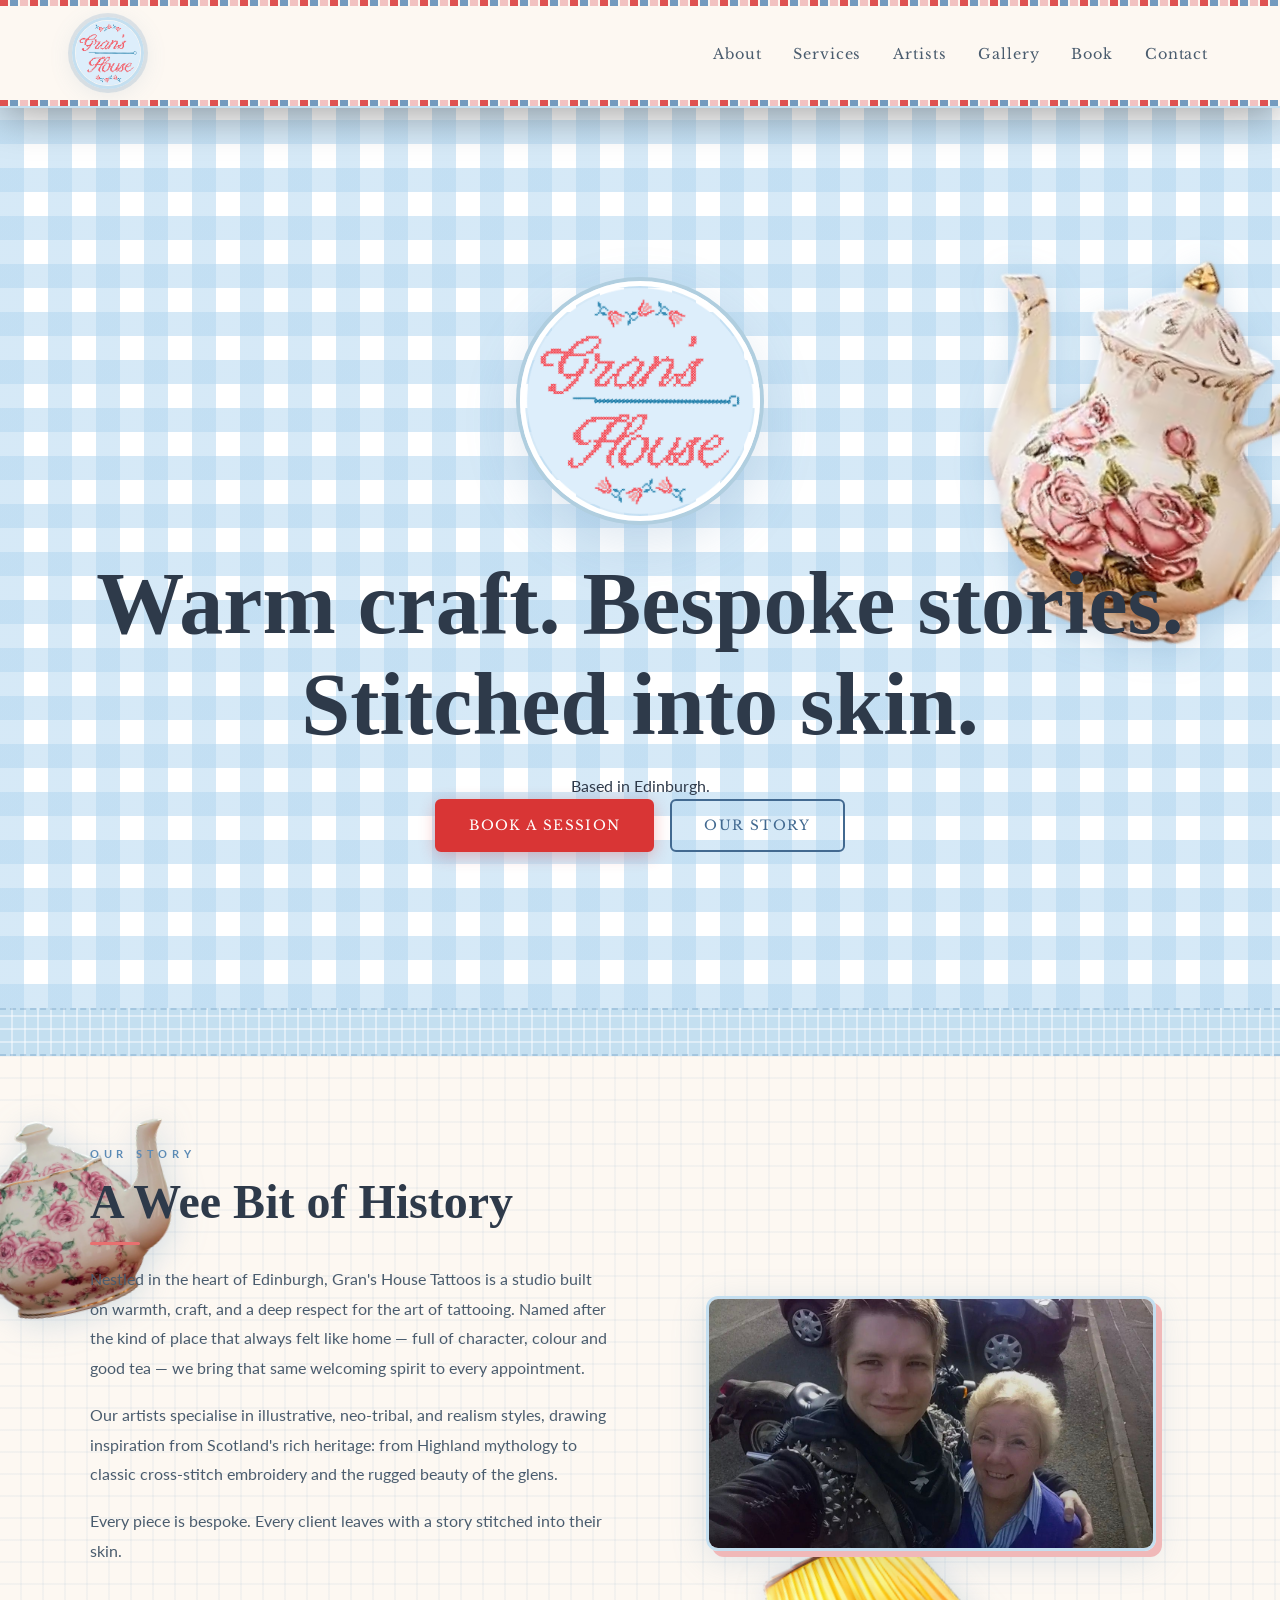
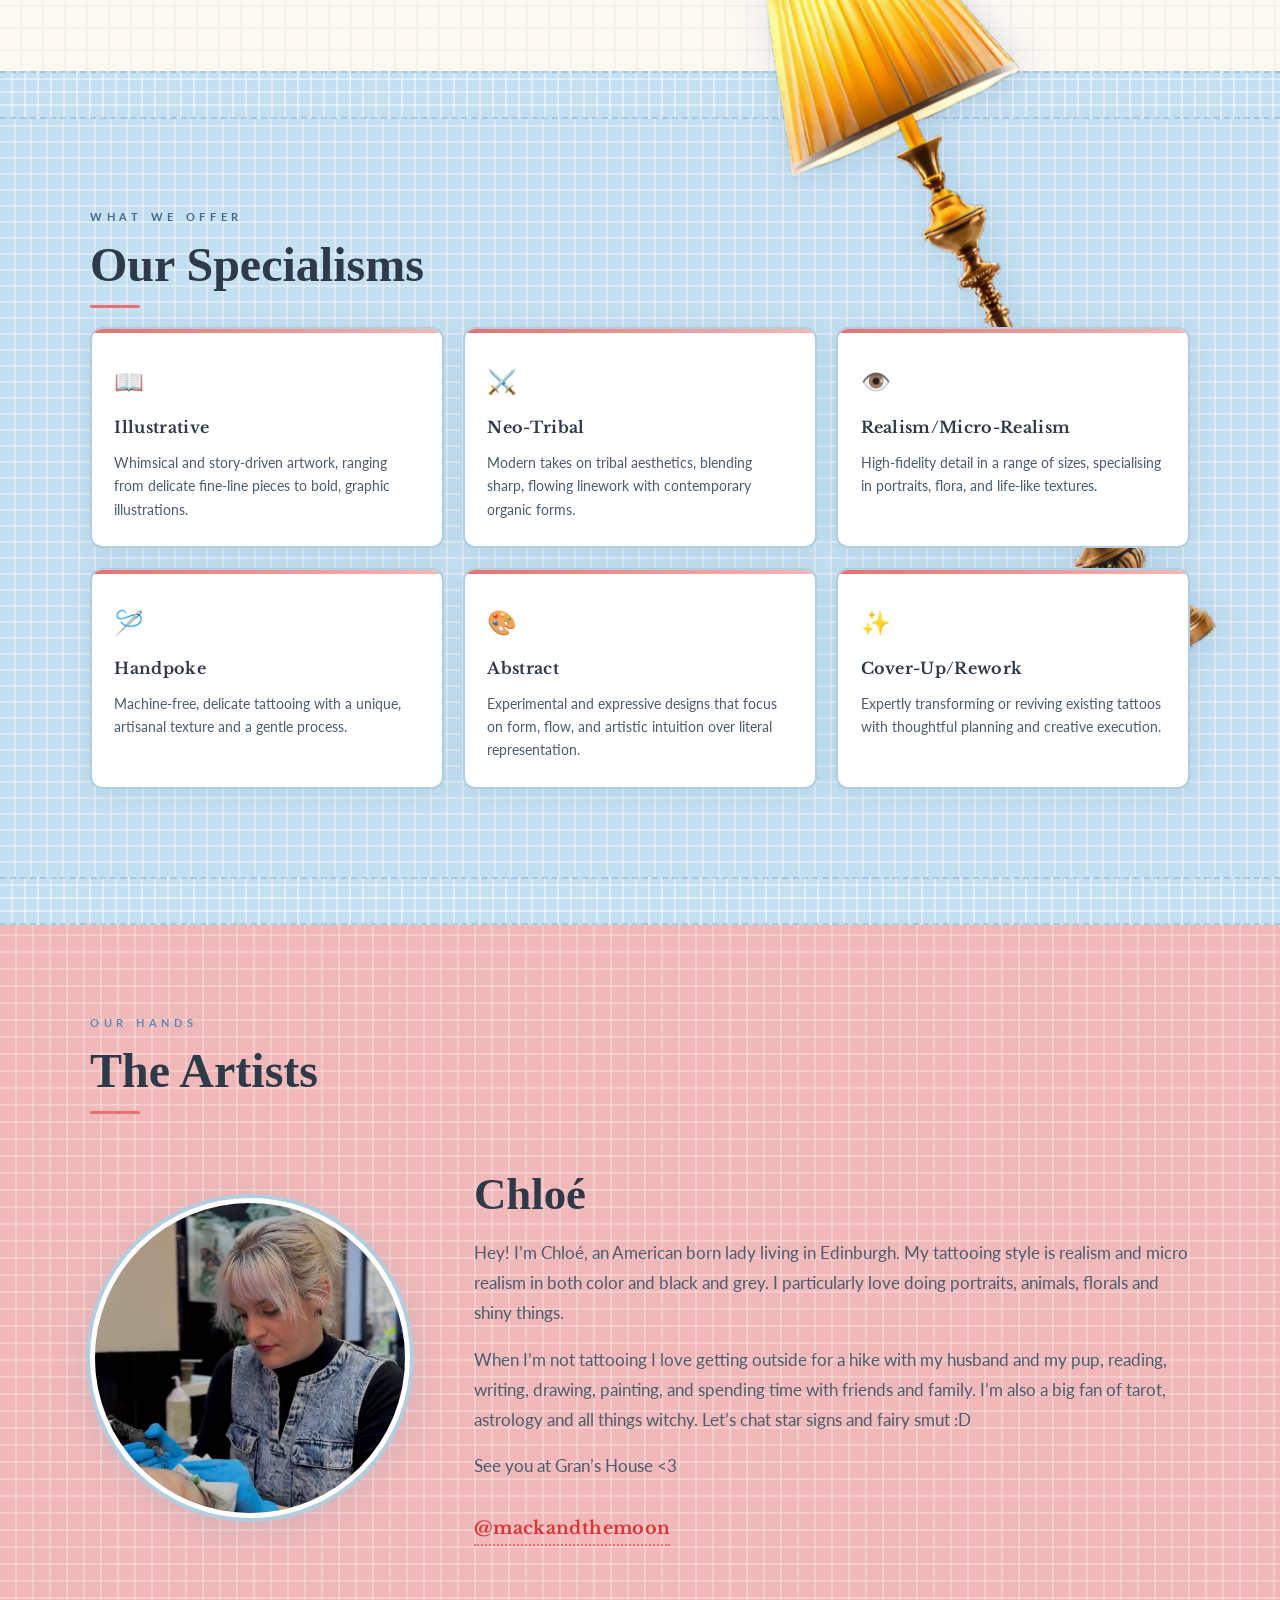
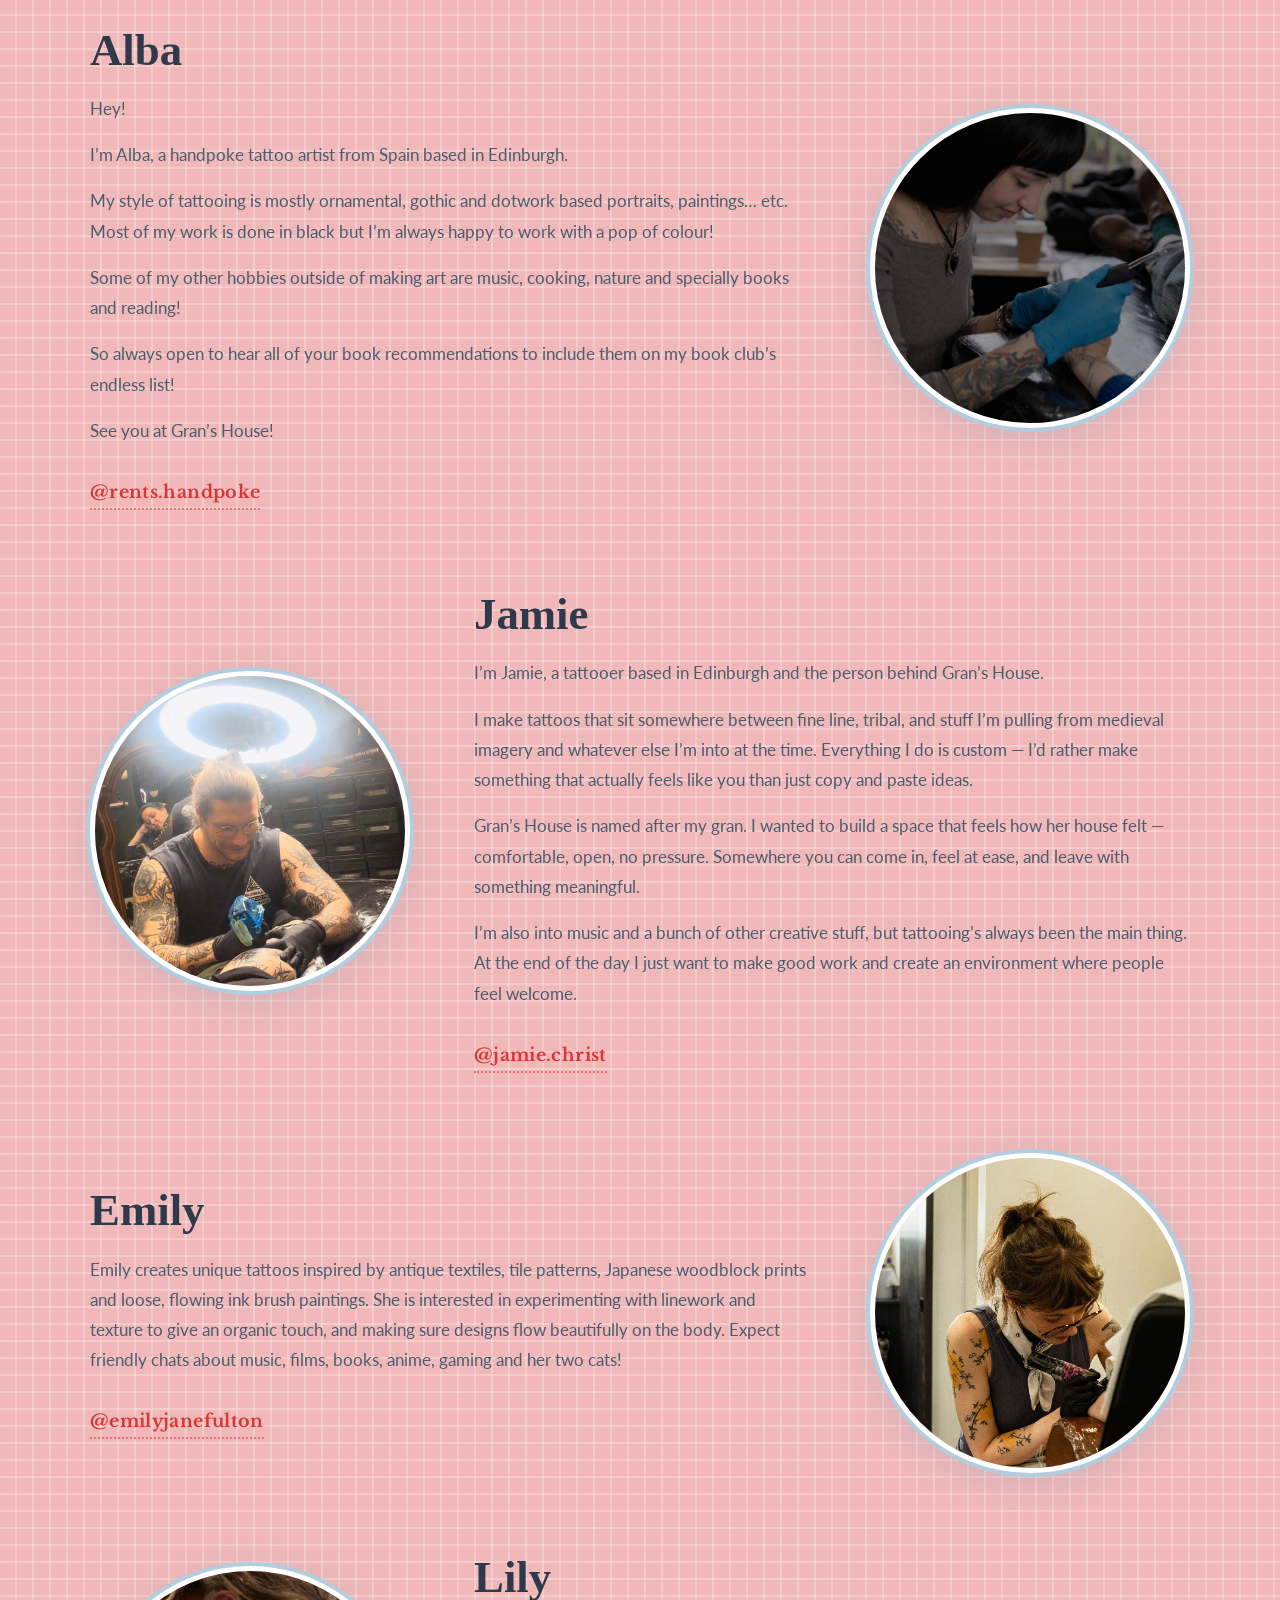
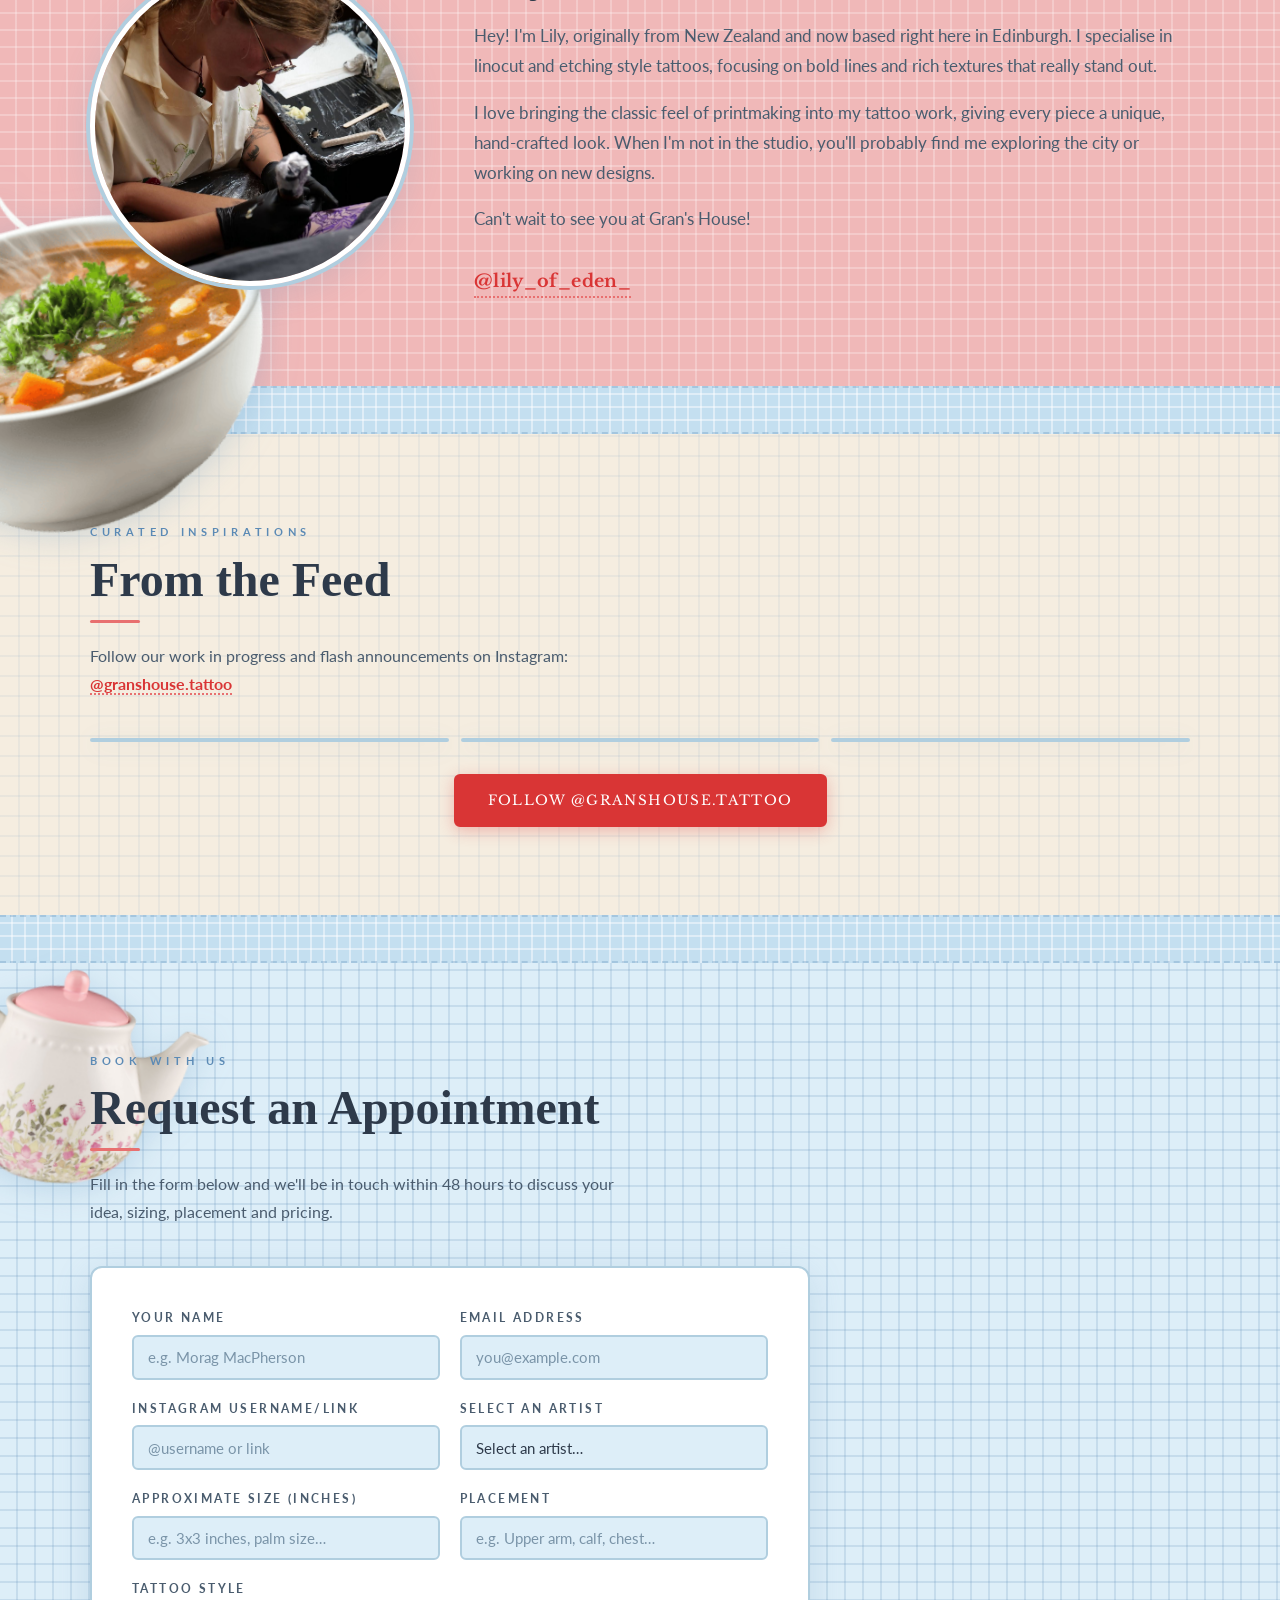
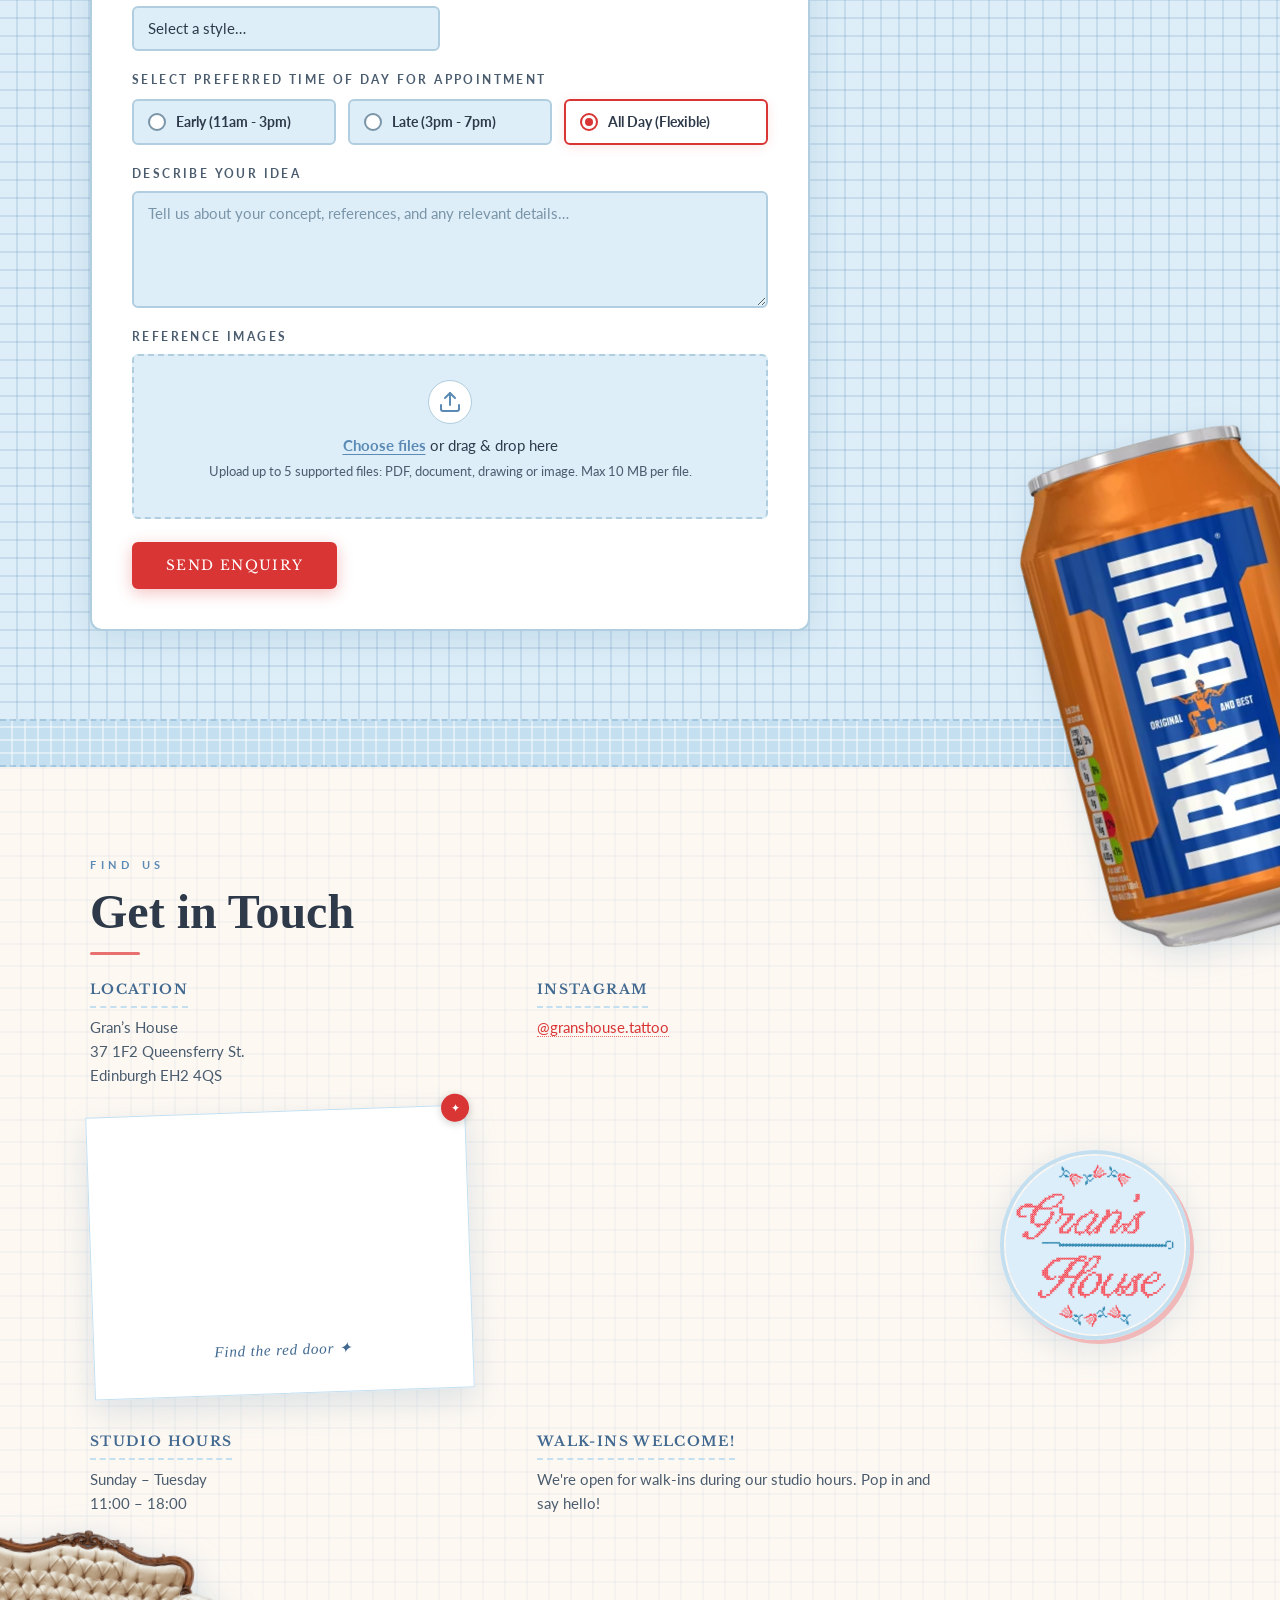
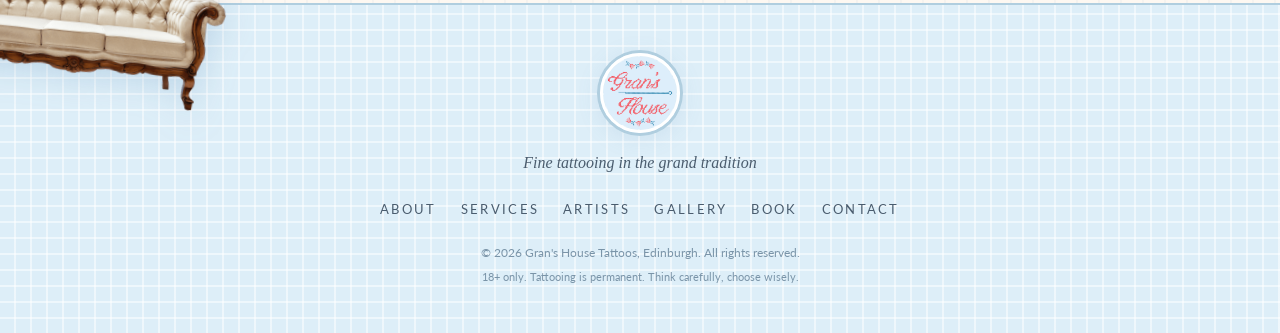
==== commit afdb6d18: "index_2.html form & file upload working with cloudflare/resend. Ready for handover to owner accounts" ====
--- a/index_2.html
+++ b/index_2.html
@@ -335,8 +335,14 @@
       <h2 class="section-title">Request an Appointment</h2>
       <p class="section-intro">Fill in the form below and we'll be in touch within 48 hours to discuss your idea,
         sizing, placement and pricing.</p>
-      <form action="" method="POST" class="booking-form" id="booking-form" novalidate>
+
+
+      <!--form & script -->
+
+
+      <form action="" method="POST" class="booking-form" id="booking-form" enctype="multipart/form-data" novalidate>
         <input type="hidden" name="_subject" value="New Tattoo Enquiry – Gran's House">
+
         <div class="form-row">
           <div class="form-group">
             <label for="name">Your Name</label>
@@ -347,9 +353,14 @@
             <input type="email" id="email" name="email" placeholder="you@example.com" required />
           </div>
         </div>
+
         <div class="form-row">
           <div class="form-group">
-            <label for="artist">Pick an Artist</label>
+            <label for="instagram">Instagram Username/Link</label>
+            <input type="text" id="instagram" name="instagram" placeholder="@username or link" />
+          </div>
+          <div class="form-group">
+            <label for="artist">Select an Artist</label>
             <select id="artist" name="artist">
               <option value="">Select an artist…</option>
               <option>Chloé</option>
@@ -360,13 +371,21 @@
               <option>Not sure / Please recommend</option>
             </select>
           </div>
+        </div>
+
+        <div class="form-row">
           <div class="form-group">
             <label for="size">Approximate Size (inches)</label>
             <input type="text" id="size" name="size" placeholder="e.g. 3x3 inches, palm size…" />
           </div>
-        </div>
+          <div class="form-group">
+            <label for="placement">Placement</label>
+            <input type="text" id="placement" name="placement" placeholder="e.g. Upper arm, calf, chest…" />
+          </div>
+        </div>
+
         <div class="form-row">
-          <div class="form-group">
+          <div class="form-group full">
             <label for="style">Tattoo Style</label>
             <select id="style" name="style">
               <option value="">Select a style…</option>
@@ -379,11 +398,8 @@
               <option>Other / Not Sure</option>
             </select>
           </div>
-          <div class="form-group">
-            <label for="placement">Placement</label>
-            <input type="text" id="placement" name="placement" placeholder="e.g. Upper arm, calf, chest…" />
-          </div>
-        </div>
+        </div>
+
         <div class="form-group full">
           <label class="form-label" id="preferred-time-label">Select preferred time of day for appointment</label>
           <div class="radio-options-grid" role="radiogroup" aria-labelledby="preferred-time-label">
@@ -404,18 +420,92 @@
             </label>
           </div>
         </div>
+
         <div class="form-group full">
           <label for="description">Describe Your Idea</label>
           <textarea id="description" name="description" rows="5"
             placeholder="Tell us about your concept, references, and any relevant details…"></textarea>
         </div>
+
+        <div class="form-group full">
+          <label for="reference-images">Reference Images</label>
+          <div class="file-upload-zone" id="file-drop-zone">
+            <input type="file" id="reference-images" name="reference_images"
+              accept="image/*,.pdf,.doc,.docx,.png,.jpg,.jpeg,.webp,.heic,application/pdf" multiple
+              class="file-upload-input" />
+            <div class="file-upload-content">
+              <div class="file-upload-icon-wrap" aria-hidden="true">
+                <svg class="file-upload-icon" width="24" height="24" viewBox="0 0 24 24" fill="none"
+                  stroke="currentColor" stroke-width="2" stroke-linecap="round" stroke-linejoin="round">
+                  <path d="M21 15v4a2 2 0 0 1-2 2H5a2 2 0 0 1-2-2v-4"></path>
+                  <polyline points="17 8 12 3 7 8"></polyline>
+                  <line x1="12" y1="3" x2="12" y2="15"></line>
+                </svg>
+              </div>
+              <div class="file-upload-text">
+                <span class="file-upload-prompt"><strong>Choose files</strong> or drag &amp; drop here</span>
+                <span class="file-upload-hint">Upload up to 5 supported files: PDF, document, drawing or image. Max 10
+                  MB per file.</span>
+              </div>
+            </div>
+            <div class="file-upload-preview" id="file-upload-preview"></div>
+          </div>
+        </div>
+
         <div class="form-submit">
           <button type="submit" class="btn btn-primary" id="submit-booking">Send Enquiry</button>
         </div>
-        <div class="form-success" id="form-success" aria-live="polite">
+
+        <div class="form-success" id="form-success" aria-live="polite" style="display: none;">
           ✦ Thank you! We'll be in touch within 48 hours.
         </div>
       </form>
+
+      <script>
+        const WORKER_URL = "https://fom-router.gorbould.workers.dev"; // <-- Replace with your actual Worker URL
+
+        document.getElementById("booking-form").addEventListener("submit", async function (e) {
+          e.preventDefault();
+
+          const submitBtn = document.getElementById("submit-booking");
+          const successMsg = document.getElementById("form-success");
+          const originalBtnText = submitBtn.textContent;
+
+          submitBtn.disabled = true;
+          submitBtn.textContent = "Uploading & Sending...";
+
+          try {
+            const formData = new FormData(this);
+            const response = await fetch(WORKER_URL, {
+              method: "POST",
+              body: formData
+            });
+
+            const data = await response.json();
+
+            if (data.success) {
+              this.reset();
+              const preview = document.getElementById("file-upload-preview");
+              if (preview) preview.innerHTML = "";
+              successMsg.style.display = "block";
+            } else {
+              alert("Submission failed: " + (data.error || "Please try again."));
+            }
+          } catch (err) {
+            alert("Network error: Could not reach the server.");
+          } finally {
+            submitBtn.disabled = false;
+            submitBtn.textContent = originalBtnText;
+          }
+        });
+      </script>
+
+
+
+
+
+
+
     </div>
 
 
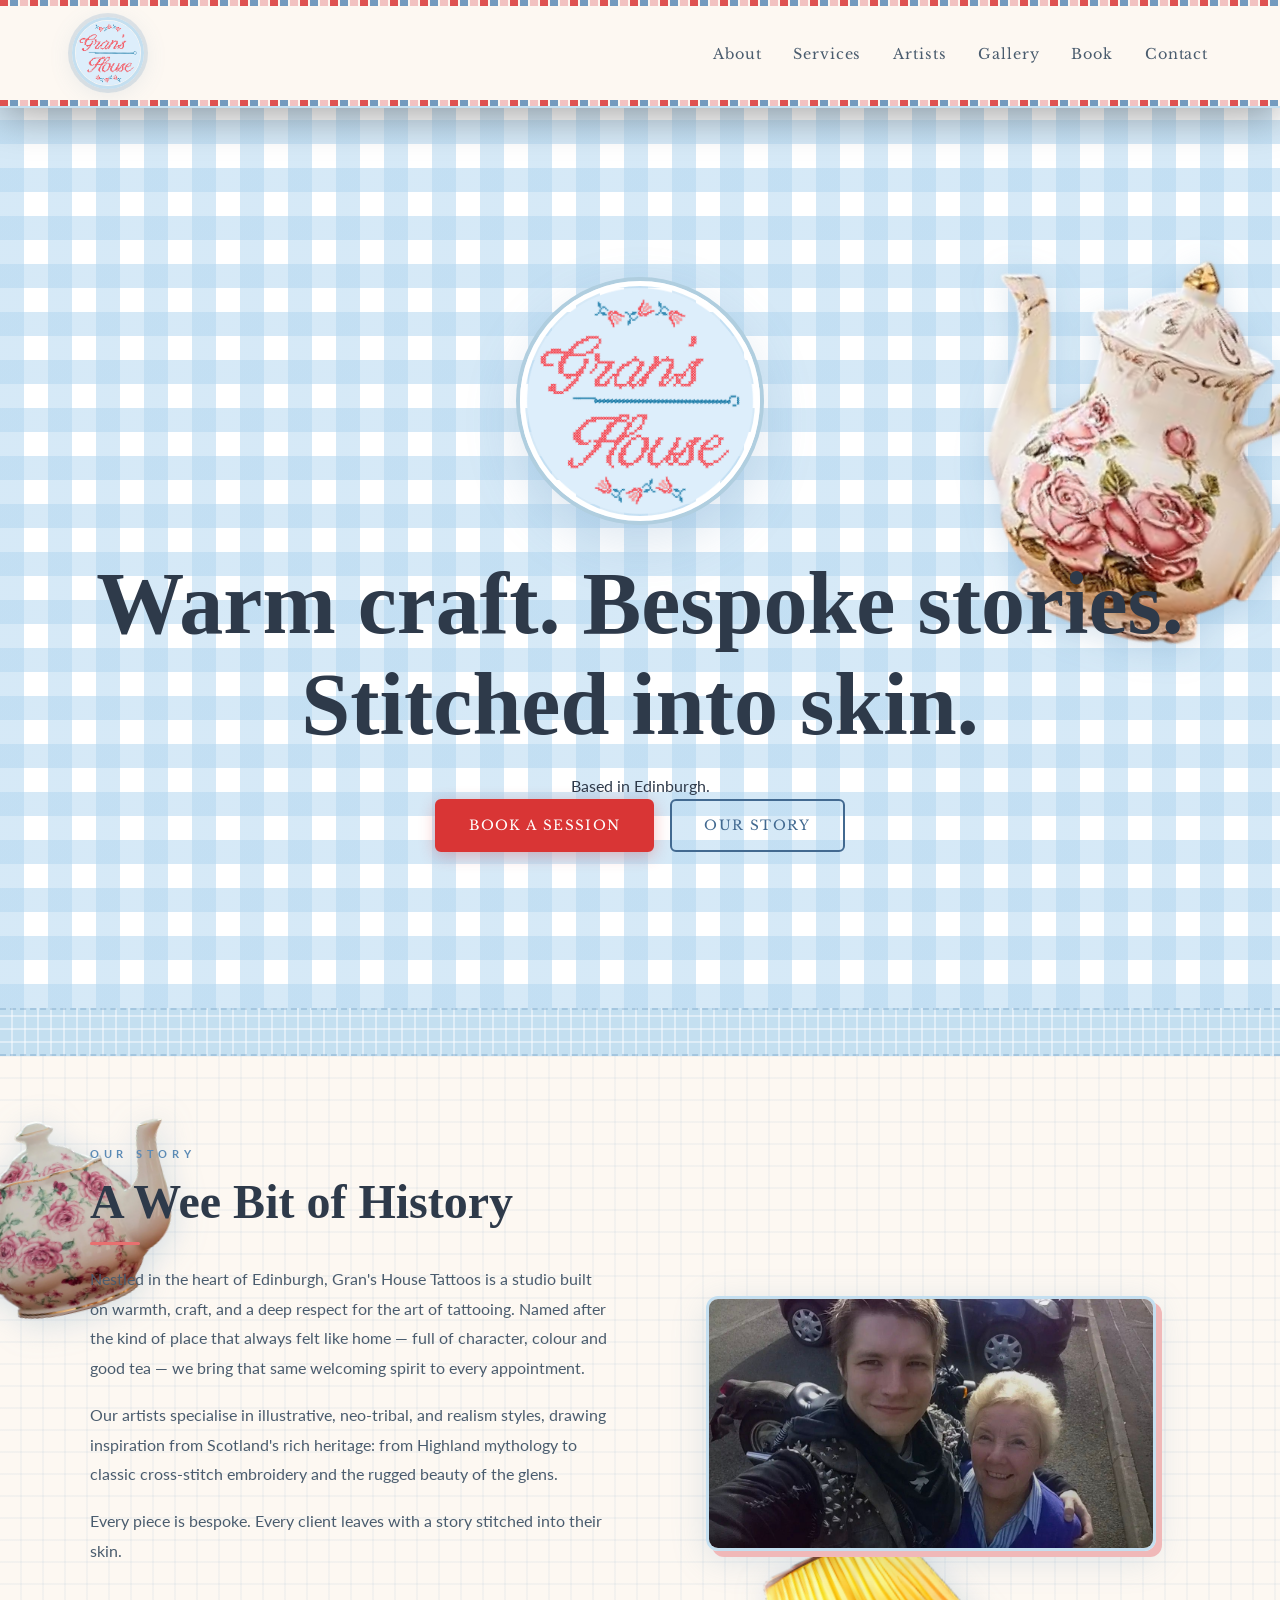
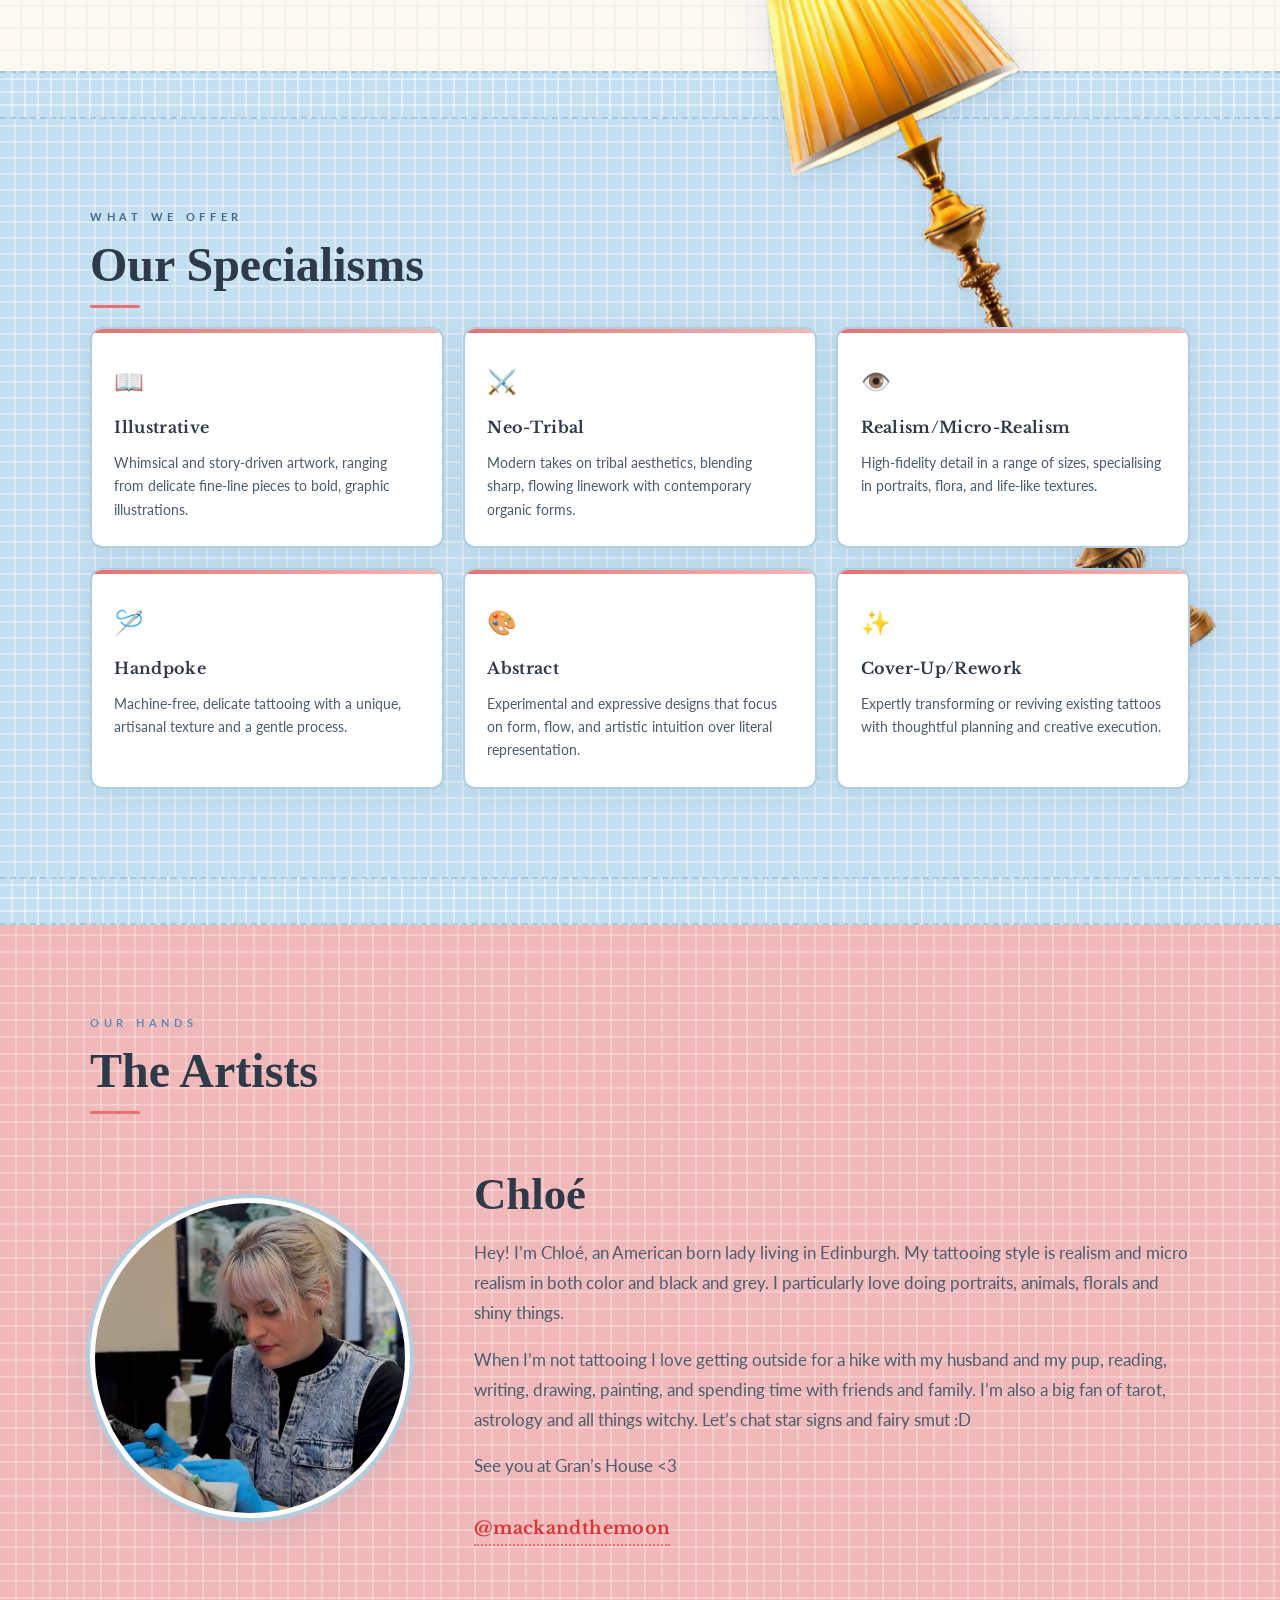
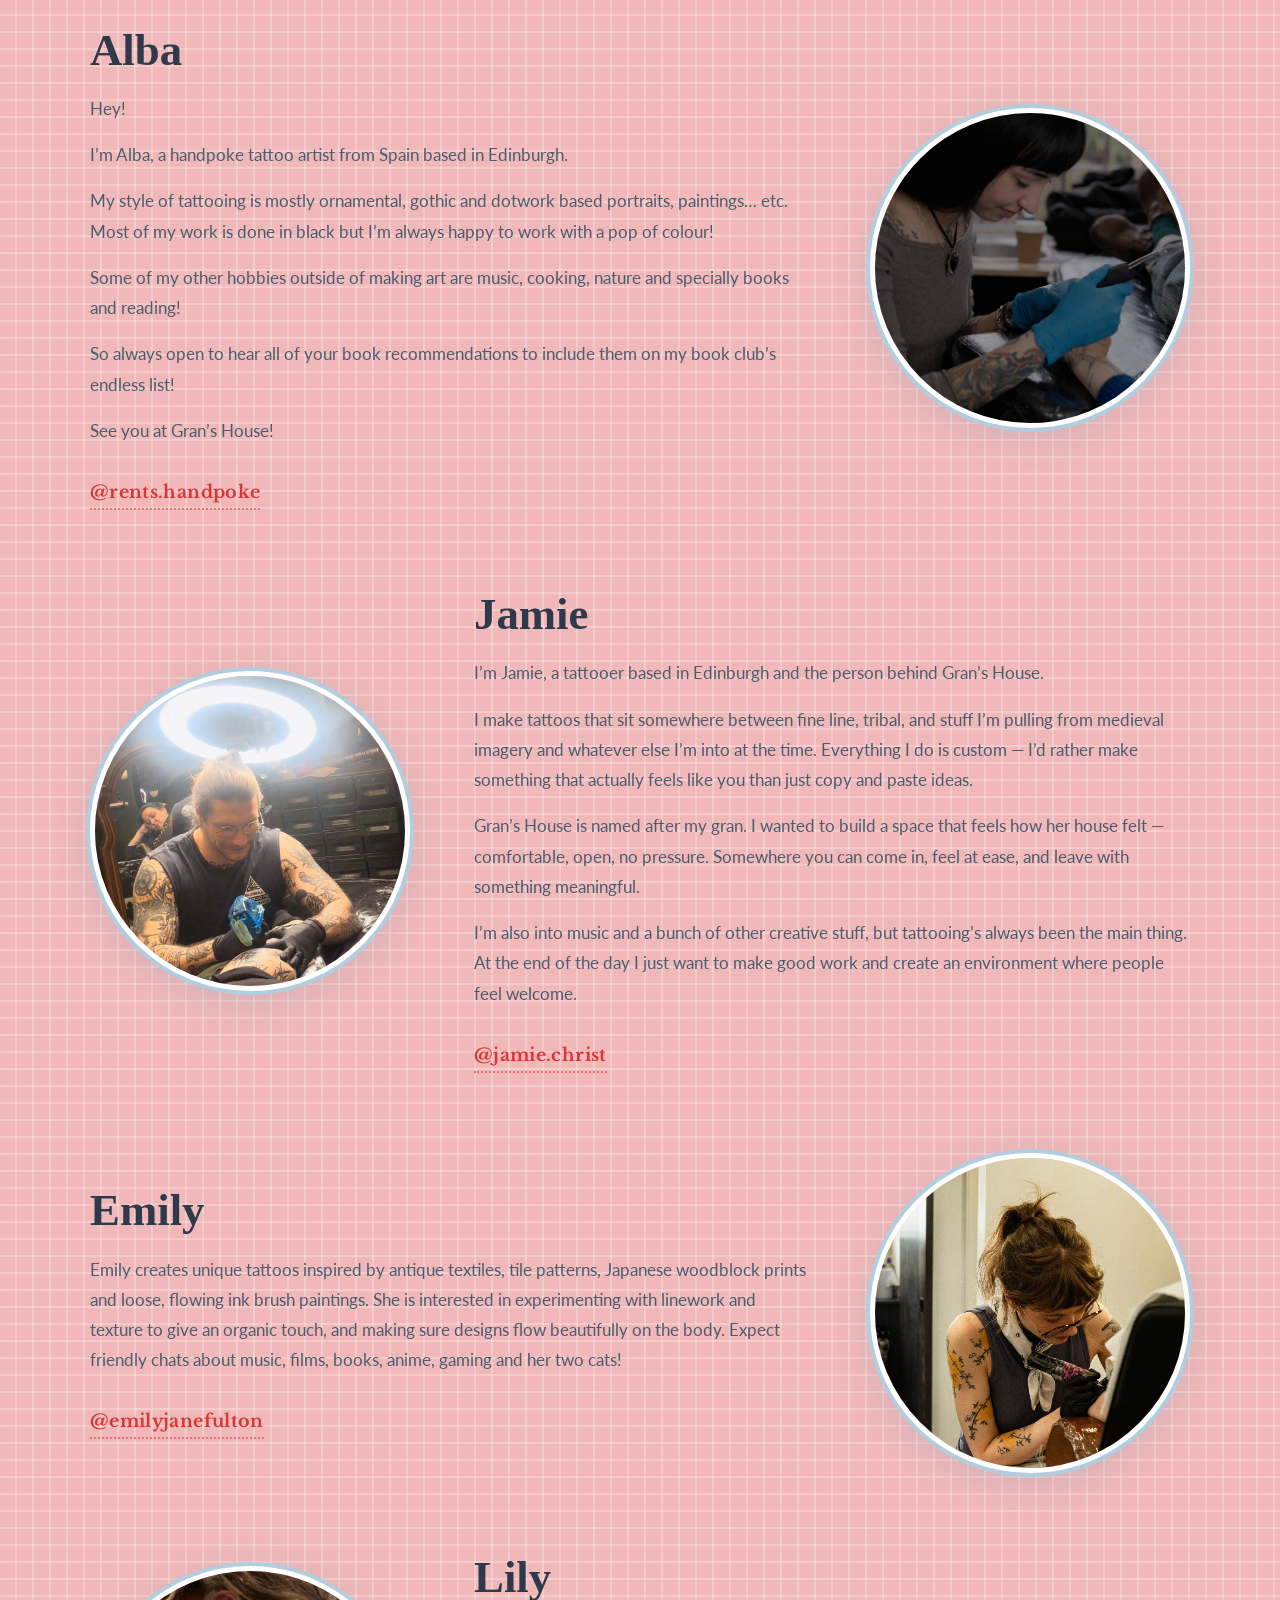
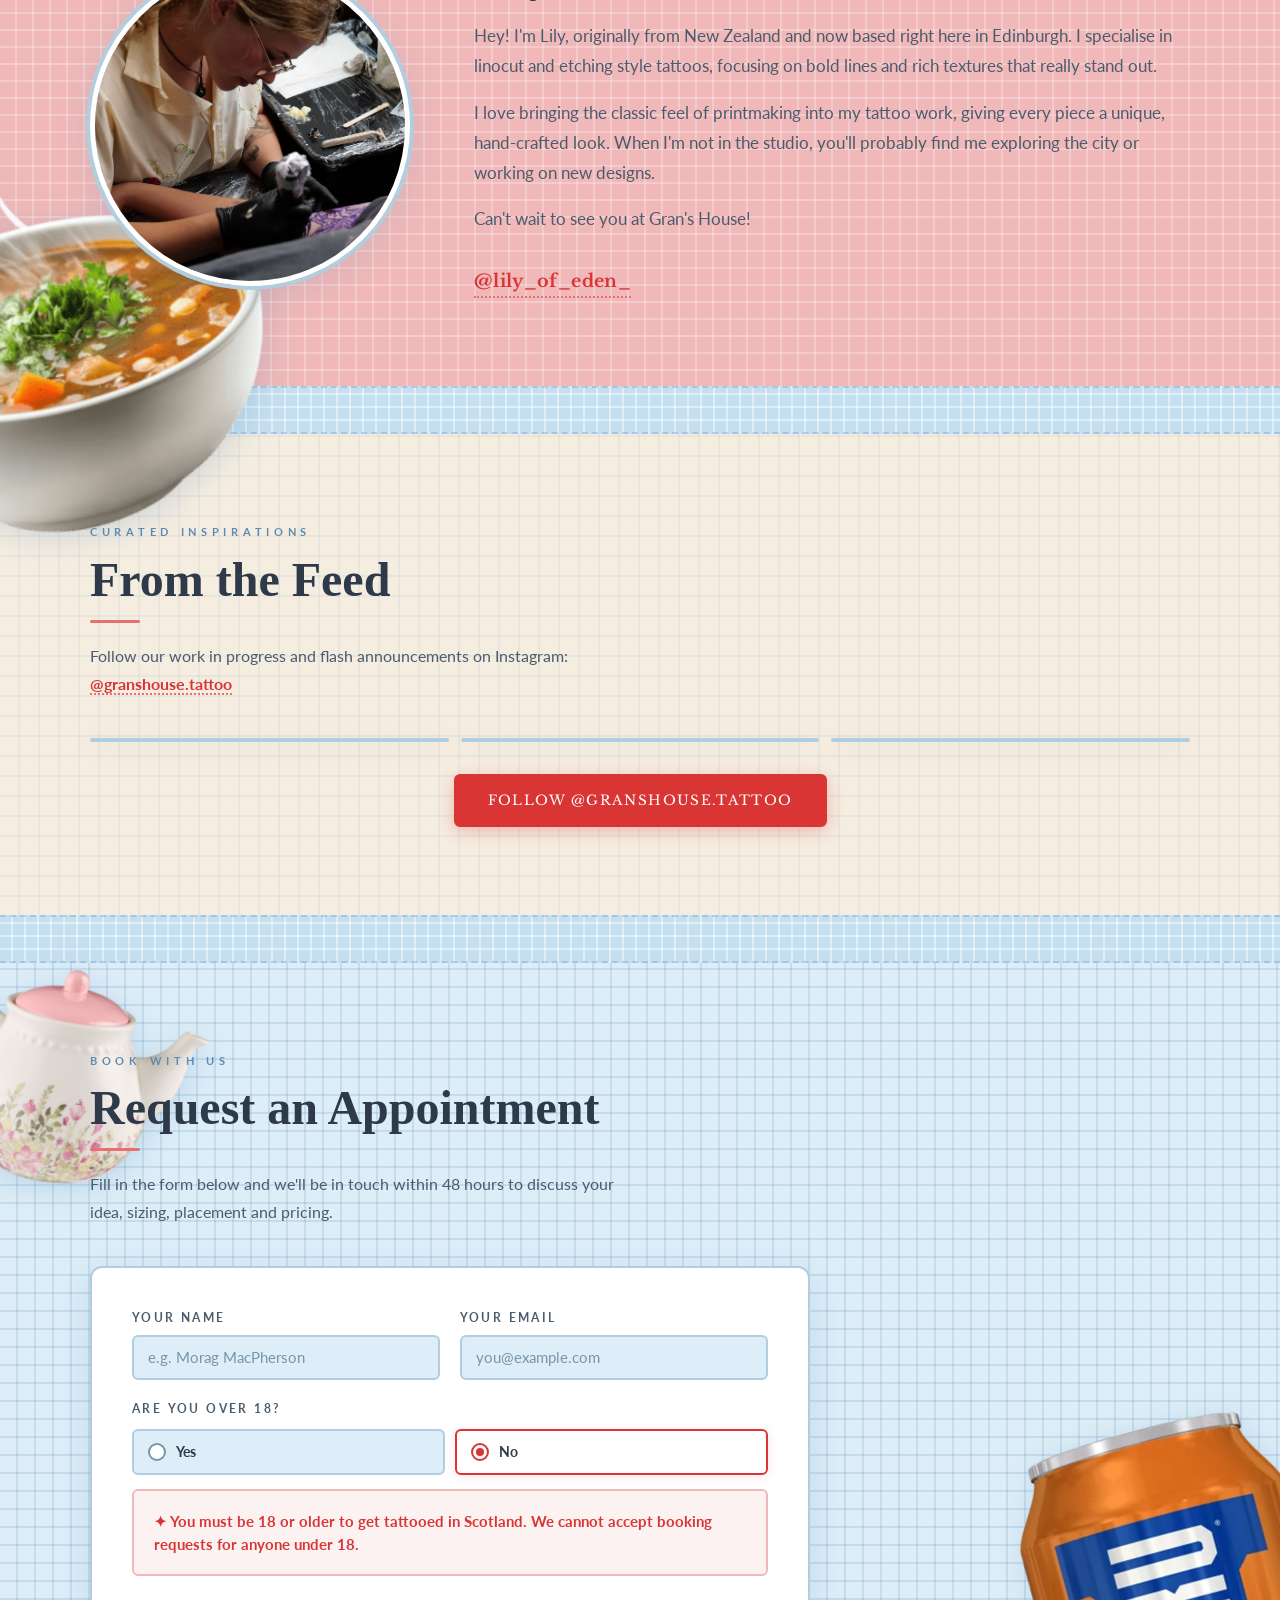
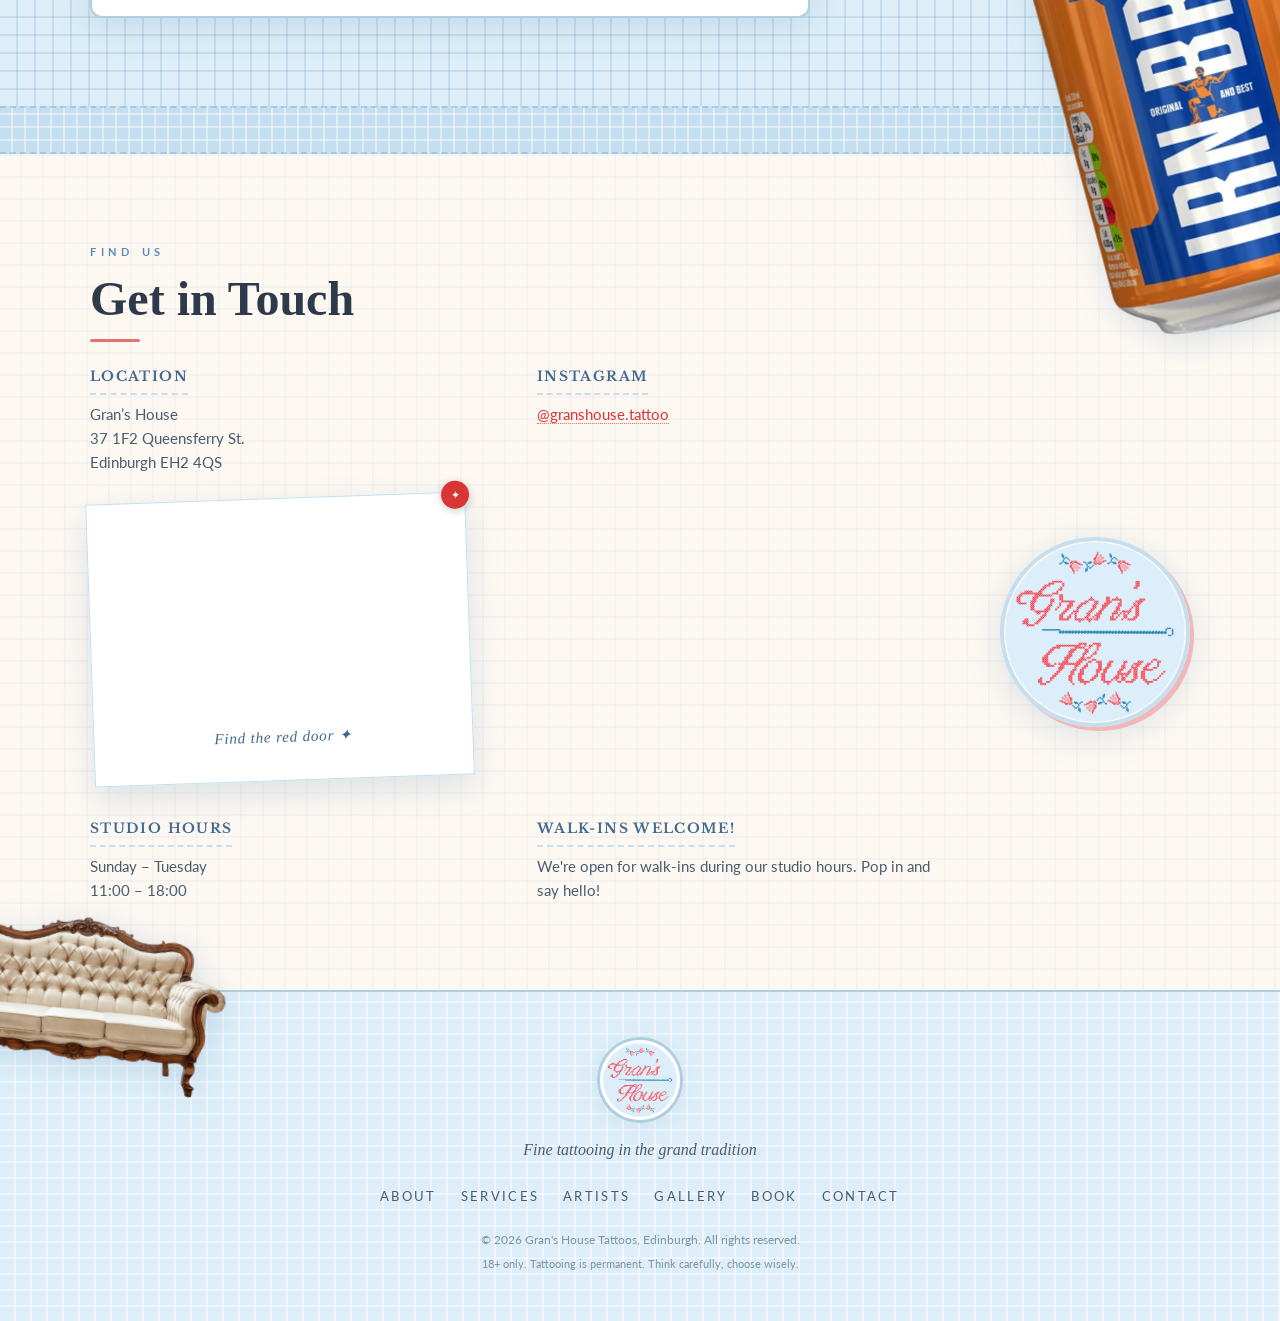
==== commit a4c34f1b: "index_2 form altered for CloudFlare & Resend" ====
--- a/index_2.html
+++ b/index_2.html
@@ -343,117 +343,254 @@
       <form action="" method="POST" class="booking-form" id="booking-form" enctype="multipart/form-data" novalidate>
         <input type="hidden" name="_subject" value="New Tattoo Enquiry – Gran's House">
 
+        <!-- Name & Email -->
         <div class="form-row">
           <div class="form-group">
             <label for="name">Your Name</label>
             <input type="text" id="name" name="name" placeholder="e.g. Morag MacPherson" required />
           </div>
           <div class="form-group">
-            <label for="email">Email Address</label>
+            <label for="email">Your Email</label>
             <input type="email" id="email" name="email" placeholder="you@example.com" required />
           </div>
         </div>
 
-        <div class="form-row">
-          <div class="form-group">
-            <label for="instagram">Instagram Username/Link</label>
-            <input type="text" id="instagram" name="instagram" placeholder="@username or link" />
-          </div>
-          <div class="form-group">
-            <label for="artist">Select an Artist</label>
-            <select id="artist" name="artist">
-              <option value="">Select an artist…</option>
-              <option>Chloé</option>
-              <option>Alba</option>
-              <option>Jamie</option>
-              <option>Emily</option>
-              <option>Lily</option>
-              <option>Not sure / Please recommend</option>
-            </select>
-          </div>
-        </div>
-
-        <div class="form-row">
-          <div class="form-group">
-            <label for="size">Approximate Size (inches)</label>
-            <input type="text" id="size" name="size" placeholder="e.g. 3x3 inches, palm size…" />
-          </div>
-          <div class="form-group">
-            <label for="placement">Placement</label>
-            <input type="text" id="placement" name="placement" placeholder="e.g. Upper arm, calf, chest…" />
-          </div>
-        </div>
-
-        <div class="form-row">
+        <!-- Over 18 -->
+        <div class="form-group full">
+          <label class="form-label">Are you over 18?</label>
+          <div class="choice-grid choice-grid--2" role="radiogroup" aria-label="Are you over 18?">
+            <label class="choice-card" for="over18-yes">
+              <input type="radio" id="over18-yes" name="over_18" value="Yes" required />
+              <span class="choice-indicator--radio"></span>
+              <span class="choice-text">Yes</span>
+            </label>
+            <label class="choice-card" for="over18-no">
+              <input type="radio" id="over18-no" name="over_18" value="No" checked />
+              <span class="choice-indicator--radio"></span>
+              <span class="choice-text">No</span>
+            </label>
+          </div>
+          <div class="under18-notice" id="under18-notice">
+            ✦ You must be 18 or older to get tattooed in Scotland. We cannot accept booking requests for anyone under
+            18.
+          </div>
+        </div>
+
+        <!-- Remaining Questions (Visible only when Over 18 is Yes) -->
+        <div id="over18-questions">
+          <!-- Instagram Handle -->
           <div class="form-group full">
-            <label for="style">Tattoo Style</label>
-            <select id="style" name="style">
-              <option value="">Select a style…</option>
-              <option>Illustrative</option>
-              <option>Neo-Tribal</option>
-              <option>Realism/Micro-Realism</option>
-              <option>Handpoke</option>
-              <option>Abstract</option>
-              <option>Cover-Up/Rework</option>
-              <option>Other / Not Sure</option>
-            </select>
-          </div>
-        </div>
-
-        <div class="form-group full">
-          <label class="form-label" id="preferred-time-label">Select preferred time of day for appointment</label>
-          <div class="radio-options-grid" role="radiogroup" aria-labelledby="preferred-time-label">
-            <label class="radio-card" for="time-early">
-              <input type="radio" id="time-early" name="preferred_time" value="Early (11am - 3pm)" />
-              <span class="radio-indicator"></span>
-              <span class="radio-text">Early (11am - 3pm)</span>
-            </label>
-            <label class="radio-card" for="time-late">
-              <input type="radio" id="time-late" name="preferred_time" value="Late (3pm - 7pm)" />
-              <span class="radio-indicator"></span>
-              <span class="radio-text">Late (3pm - 7pm)</span>
-            </label>
-            <label class="radio-card" for="time-allday">
-              <input type="radio" id="time-allday" name="preferred_time" value="All Day (Flexible)" checked />
-              <span class="radio-indicator"></span>
-              <span class="radio-text">All Day (Flexible)</span>
-            </label>
-          </div>
-        </div>
-
-        <div class="form-group full">
-          <label for="description">Describe Your Idea</label>
-          <textarea id="description" name="description" rows="5"
-            placeholder="Tell us about your concept, references, and any relevant details…"></textarea>
-        </div>
-
-        <div class="form-group full">
-          <label for="reference-images">Reference Images</label>
-          <div class="file-upload-zone" id="file-drop-zone">
-            <input type="file" id="reference-images" name="reference_images"
-              accept="image/*,.pdf,.doc,.docx,.png,.jpg,.jpeg,.webp,.heic,application/pdf" multiple
-              class="file-upload-input" />
-            <div class="file-upload-content">
-              <div class="file-upload-icon-wrap" aria-hidden="true">
-                <svg class="file-upload-icon" width="24" height="24" viewBox="0 0 24 24" fill="none"
-                  stroke="currentColor" stroke-width="2" stroke-linecap="round" stroke-linejoin="round">
-                  <path d="M21 15v4a2 2 0 0 1-2 2H5a2 2 0 0 1-2-2v-4"></path>
-                  <polyline points="17 8 12 3 7 8"></polyline>
-                  <line x1="12" y1="3" x2="12" y2="15"></line>
-                </svg>
+            <label for="instagram">Your Instagram handle (in case we reach out there)</label>
+            <input type="text" id="instagram" name="instagram" placeholder="@yourhandle or profile link" />
+          </div>
+
+          <!-- Visiting & Conditional Dates -->
+          <div class="form-group full">
+            <label class="form-label">Are you visiting? (for example a holiday)</label>
+            <div class="choice-grid choice-grid--2" role="radiogroup" aria-label="Are you visiting?">
+              <label class="choice-card" for="visiting-yes">
+                <input type="radio" id="visiting-yes" name="is_visiting" value="Yes" />
+                <span class="choice-indicator--radio"></span>
+                <span class="choice-text">Yes</span>
+              </label>
+              <label class="choice-card" for="visiting-no">
+                <input type="radio" id="visiting-no" name="is_visiting" value="No" checked />
+                <span class="choice-indicator--radio"></span>
+                <span class="choice-text">No</span>
+              </label>
+            </div>
+            <div class="visiting-dates-group" id="visiting-dates-container">
+              <label for="visiting-dates">What dates are you visiting? (DD/MM/YYYY - DD/MM/YYYY)</label>
+              <input type="text" id="visiting-dates" name="visiting_dates" placeholder="DD/MM/YYYY - DD/MM/YYYY" />
+            </div>
+          </div>
+
+          <!-- Cover Up -->
+          <div class="form-group full">
+            <label class="form-label">Are you looking for a cover up?</label>
+            <div class="choice-grid choice-grid--2" role="radiogroup" aria-label="Are you looking for a cover up?">
+              <label class="choice-card" for="coverup-yes">
+                <input type="radio" id="coverup-yes" name="cover_up" value="Yes" />
+                <span class="choice-indicator--radio"></span>
+                <span class="choice-text">Yes</span>
+              </label>
+              <label class="choice-card" for="coverup-no">
+                <input type="radio" id="coverup-no" name="cover_up" value="No" checked />
+                <span class="choice-indicator--radio"></span>
+                <span class="choice-text">No</span>
+              </label>
+            </div>
+          </div>
+
+          <!-- Placement & Size -->
+          <div class="form-row">
+            <div class="form-group">
+              <label for="placement">Where on your body is it going?</label>
+              <input type="text" id="placement" name="placement" placeholder="e.g. Upper arm, calf, ribs, chest…" />
+            </div>
+            <div class="form-group">
+              <label for="size">Roughly what size in CM / INCHES</label>
+              <input type="text" id="size" name="size" placeholder="please specify: eg. 3x4 inches" />
+            </div>
+          </div>
+
+          <!-- Colour / Black'n'grey -->
+          <div class="form-group full">
+            <label class="form-label">Colour preference</label>
+            <div class="choice-grid choice-grid--2" role="radiogroup" aria-label="Colour preference">
+              <label class="choice-card" for="color-colour">
+                <input type="radio" id="color-colour" name="color_preference" value="Colour" />
+                <span class="choice-indicator--radio"></span>
+                <span class="choice-text">Colour</span>
+              </label>
+              <label class="choice-card" for="color-blackgrey">
+                <input type="radio" id="color-blackgrey" name="color_preference" value="Black'n'grey" checked />
+                <span class="choice-indicator--radio"></span>
+                <span class="choice-text">Black'n'grey</span>
+              </label>
+            </div>
+          </div>
+
+          <!-- Style -->
+          <div class="form-group full">
+            <label class="form-label">What style are you looking for?</label>
+            <div class="choice-grid choice-grid--styles" aria-label="What style are you looking for?">
+              <label class="choice-card" for="style-neotribal">
+                <input type="checkbox" id="style-neotribal" name="style" value="Neo Tribal" />
+                <span class="choice-indicator--checkbox"></span>
+                <span class="choice-text">Neo Tribal</span>
+              </label>
+              <label class="choice-card" for="style-realism">
+                <input type="checkbox" id="style-realism" name="style" value="Realism / micro realism" />
+                <span class="choice-indicator--checkbox"></span>
+                <span class="choice-text">Realism / micro realism</span>
+              </label>
+              <label class="choice-card" for="style-handpoke">
+                <input type="checkbox" id="style-handpoke" name="style" value="Handpoke" />
+                <span class="choice-indicator--checkbox"></span>
+                <span class="choice-text">Handpoke</span>
+              </label>
+              <label class="choice-card" for="style-illustrative">
+                <input type="checkbox" id="style-illustrative" name="style" value="Illustrative" />
+                <span class="choice-indicator--checkbox"></span>
+                <span class="choice-text">Illustrative</span>
+              </label>
+              <label class="choice-card" for="style-fineline">
+                <input type="checkbox" id="style-fineline" name="style" value="Fineline" />
+                <span class="choice-indicator--checkbox"></span>
+                <span class="choice-text">Fineline</span>
+              </label>
+              <label class="choice-card" for="style-blackwork">
+                <input type="checkbox" id="style-blackwork" name="style" value="Black work" />
+                <span class="choice-indicator--checkbox"></span>
+                <span class="choice-text">Black work</span>
+              </label>
+              <label class="choice-card" for="style-traditional">
+                <input type="checkbox" id="style-traditional" name="style" value="Traditional" />
+                <span class="choice-indicator--checkbox"></span>
+                <span class="choice-text">Traditional</span>
+              </label>
+              <label class="choice-card" for="style-watercolour">
+                <input type="checkbox" id="style-watercolour" name="style" value="Watercolour" />
+                <span class="choice-indicator--checkbox"></span>
+                <span class="choice-text">Watercolour</span>
+              </label>
+              <label class="choice-card" for="style-lettering">
+                <input type="checkbox" id="style-lettering" name="style" value="Lettering / Script" />
+                <span class="choice-indicator--checkbox"></span>
+                <span class="choice-text">Lettering / Script</span>
+              </label>
+              <label class="choice-card" for="style-coverup">
+                <input type="checkbox" id="style-coverup" name="style" value="Cover up / Rework" />
+                <span class="choice-indicator--checkbox"></span>
+                <span class="choice-text">Cover up / Rework</span>
+              </label>
+              <label class="choice-card" for="style-other">
+                <input type="checkbox" id="style-other" name="style" value="Other / Not sure" />
+                <span class="choice-indicator--checkbox"></span>
+                <span class="choice-text">Other / Not sure</span>
+              </label>
+            </div>
+          </div>
+
+          <!-- Description -->
+          <div class="form-group full">
+            <label for="description">Please describe your design in as much detail as possible.</label>
+            <textarea id="description" name="description" rows="5"
+              placeholder="Tell us about your concept, references, placement ideas, and any specific details…"></textarea>
+          </div>
+
+          <!-- Preferred Artist -->
+          <div class="form-group full">
+            <label class="form-label">Do you have a preferred artist?</label>
+            <div class="choice-grid choice-grid--artists" role="radiogroup" aria-label="Preferred artist">
+              <label class="choice-card" for="artist-chloe">
+                <input type="radio" id="artist-chloe" name="artist" value="Chloé" />
+                <span class="choice-indicator--radio"></span>
+                <span class="choice-text">Chloé</span>
+              </label>
+              <label class="choice-card" for="artist-alba">
+                <input type="radio" id="artist-alba" name="artist" value="Alba" />
+                <span class="choice-indicator--radio"></span>
+                <span class="choice-text">Alba</span>
+              </label>
+              <label class="choice-card" for="artist-jamie">
+                <input type="radio" id="artist-jamie" name="artist" value="Jamie" />
+                <span class="choice-indicator--radio"></span>
+                <span class="choice-text">Jamie</span>
+              </label>
+              <label class="choice-card" for="artist-lily">
+                <input type="radio" id="artist-lily" name="artist" value="Lily" />
+                <span class="choice-indicator--radio"></span>
+                <span class="choice-text">Lily</span>
+              </label>
+              <label class="choice-card" for="artist-emily">
+                <input type="radio" id="artist-emily" name="artist" value="Emily" />
+                <span class="choice-indicator--radio"></span>
+                <span class="choice-text">Emily</span>
+              </label>
+              <label class="choice-card" for="artist-notsure">
+                <input type="radio" id="artist-notsure" name="artist" value="Not sure / please recommend" checked />
+                <span class="choice-indicator--radio"></span>
+                <span class="choice-text">Not sure / please recommend</span>
+              </label>
+            </div>
+          </div>
+
+          <!-- Additional Information -->
+          <div class="form-group full">
+            <label for="additional-info">Any additional information(eg. skin conditions / special accomodations)</label>
+            <textarea id="additional-info" name="additional_info" rows="3"
+              placeholder="e.g. Skin conditions, allergies, access needs, sensory accommodations, etc."></textarea>
+          </div>
+
+          <!-- Reference Images (Up to 3) -->
+          <div class="form-group full">
+            <label for="reference-images">Upload up to 3 images here.</label>
+            <div class="file-upload-zone" id="file-drop-zone">
+              <input type="file" id="reference-images" name="reference_images" accept="image/*,.heic" multiple
+                class="file-upload-input" />
+              <div class="file-upload-content">
+                <div class="file-upload-icon-wrap" aria-hidden="true">
+                  <svg class="file-upload-icon" width="24" height="24" viewBox="0 0 24 24" fill="none"
+                    stroke="currentColor" stroke-width="2" stroke-linecap="round" stroke-linejoin="round">
+                    <path d="M21 15v4a2 2 0 0 1-2 2H5a2 2 0 0 1-2-2v-4"></path>
+                    <polyline points="17 8 12 3 7 8"></polyline>
+                    <line x1="12" y1="3" x2="12" y2="15"></line>
+                  </svg>
+                </div>
+                <div class="file-upload-text">
+                  <span class="file-upload-prompt"><strong>Choose images</strong> or drag &amp; drop here</span>
+                  <span class="file-upload-hint">Upload up to 3 images here. Max 10 MB per file.</span>
+                </div>
               </div>
-              <div class="file-upload-text">
-                <span class="file-upload-prompt"><strong>Choose files</strong> or drag &amp; drop here</span>
-                <span class="file-upload-hint">Upload up to 5 supported files: PDF, document, drawing or image. Max 10
-                  MB per file.</span>
-              </div>
-            </div>
-            <div class="file-upload-preview" id="file-upload-preview"></div>
-          </div>
-        </div>
-
-        <div class="form-submit">
-          <button type="submit" class="btn btn-primary" id="submit-booking">Send Enquiry</button>
+              <div class="file-upload-preview" id="file-upload-preview"></div>
+            </div>
+          </div>
+
+          <div class="form-submit">
+            <button type="submit" class="btn btn-primary" id="submit-booking">Send Enquiry</button>
+          </div>
         </div>
 
         <div class="form-success" id="form-success" aria-live="polite" style="display: none;">
@@ -462,10 +599,124 @@
       </form>
 
       <script>
-        const WORKER_URL = "https://fom-router.gorbould.workers.dev"; // <-- Replace with your actual Worker URL
-
+        const WORKER_URL = "https://form-router.gorbould.workers.dev"; // <-- Worker URL
+        window.WORKER_URL = WORKER_URL;
+
+        // Toggle Over 18 questions visibility
+        const over18Yes = document.getElementById("over18-yes");
+        const over18No = document.getElementById("over18-no");
+        const over18Questions = document.getElementById("over18-questions");
+        const under18Notice = document.getElementById("under18-notice");
+
+        function updateOver18Visibility() {
+          if (over18Yes && over18Yes.checked) {
+            if (over18Questions) over18Questions.classList.add("is-visible");
+            if (under18Notice) under18Notice.style.display = "none";
+          } else {
+            if (over18Questions) over18Questions.classList.remove("is-visible");
+            if (under18Notice) under18Notice.style.display = "block";
+          }
+        }
+        if (over18Yes && over18No) {
+          over18Yes.addEventListener("change", updateOver18Visibility);
+          over18No.addEventListener("change", updateOver18Visibility);
+          updateOver18Visibility(); // run on load
+        }
+
+        // Toggle visiting dates
+        const visitingYes = document.getElementById("visiting-yes");
+        const visitingNo = document.getElementById("visiting-no");
+        const visitingContainer = document.getElementById("visiting-dates-container");
+
+        function updateVisitingVisibility() {
+          if (visitingYes && visitingYes.checked) {
+            visitingContainer.classList.add("is-visible");
+          } else if (visitingContainer) {
+            visitingContainer.classList.remove("is-visible");
+          }
+        }
+        if (visitingYes && visitingNo) {
+          visitingYes.addEventListener("change", updateVisitingVisibility);
+          visitingNo.addEventListener("change", updateVisitingVisibility);
+        }
+
+        // File upload handling for up to 3 images
+        const fileDropZone = document.getElementById("file-drop-zone");
+        const fileUploadInput = document.getElementById("reference-images");
+        const filePreview = document.getElementById("file-upload-preview");
+
+        if (fileDropZone && fileUploadInput && filePreview) {
+          const updateFilePreview = () => {
+            filePreview.innerHTML = "";
+            const files = Array.from(fileUploadInput.files || []);
+            if (files.length > 3) {
+              alert("You can select a maximum of 3 images.");
+              fileUploadInput.value = "";
+              return;
+            }
+            files.forEach((file) => {
+              const tag = document.createElement("span");
+              tag.className = "file-tag";
+              const sizeKb = file.size < 1024 * 1024
+                ? Math.round(file.size / 1024) + " KB"
+                : (file.size / (1024 * 1024)).toFixed(1) + " MB";
+              tag.textContent = "📷 " + file.name + " (" + sizeKb + ")";
+              filePreview.appendChild(tag);
+            });
+          };
+
+          fileUploadInput.addEventListener("change", updateFilePreview);
+
+          ["dragenter", "dragover"].forEach(eventName => {
+            fileDropZone.addEventListener(eventName, e => {
+              e.preventDefault();
+              fileDropZone.classList.add("is-dragover");
+            });
+          });
+
+          ["dragleave", "drop"].forEach(eventName => {
+            fileDropZone.addEventListener(eventName, e => {
+              e.preventDefault();
+              fileDropZone.classList.remove("is-dragover");
+            });
+          });
+
+          fileDropZone.addEventListener("drop", e => {
+            if (e.dataTransfer && e.dataTransfer.files && e.dataTransfer.files.length > 0) {
+              fileUploadInput.files = e.dataTransfer.files;
+              updateFilePreview();
+            }
+          });
+        }
+
+        // Form submission
         document.getElementById("booking-form").addEventListener("submit", async function (e) {
           e.preventDefault();
+
+          const nameInput = this.querySelector('#name');
+          const emailInput = this.querySelector('#email');
+          const name = nameInput ? nameInput.value.trim() : '';
+          const email = emailInput ? emailInput.value.trim() : '';
+
+          if (!name || !email) {
+            alert('Please fill in your name and email address.');
+            return;
+          }
+
+          const fileInput = this.querySelector('input[type="file"]');
+          if (fileInput && fileInput.files && fileInput.files.length > 0) {
+            if (fileInput.files.length > 3) {
+              alert('You can upload a maximum of 3 images.');
+              return;
+            }
+            const maxSize = 10 * 1024 * 1024; // 10MB
+            for (let i = 0; i < fileInput.files.length; i++) {
+              if (fileInput.files[i].size > maxSize) {
+                alert('The file "' + fileInput.files[i].name + '" exceeds the 10 MB limit.');
+                return;
+              }
+            }
+          }
 
           const submitBtn = document.getElementById("submit-booking");
           const successMsg = document.getElementById("form-success");
@@ -485,9 +736,11 @@
 
             if (data.success) {
               this.reset();
-              const preview = document.getElementById("file-upload-preview");
-              if (preview) preview.innerHTML = "";
+              if (filePreview) filePreview.innerHTML = "";
+              updateOver18Visibility();
+              updateVisitingVisibility();
               successMsg.style.display = "block";
+              setTimeout(() => { successMsg.style.display = "none"; }, 6000);
             } else {
               alert("Submission failed: " + (data.error || "Please try again."));
             }
--- a/style.css
+++ b/style.css
@@ -819,14 +819,26 @@
 }
 .form-group select option { background: var(--warm-white); }
 
-/* ---------- RADIO BUTTON COMPONENT ---------- */
-.radio-options-grid {
+/* ---------- CHOICE / RADIO / CHECKBOX CARDS ---------- */
+.choice-grid {
   display: grid;
+  gap: 0.65rem;
+  margin-top: 0.2rem;
+}
+.choice-grid--2 {
+  grid-template-columns: repeat(2, 1fr);
+}
+.choice-grid--3 {
   grid-template-columns: repeat(3, 1fr);
-  gap: 0.75rem;
-  margin-top: 0.15rem;
-}
-
+}
+.choice-grid--styles {
+  grid-template-columns: repeat(auto-fill, minmax(170px, 1fr));
+}
+.choice-grid--artists {
+  grid-template-columns: repeat(3, 1fr);
+}
+
+.form-group .choice-card,
 .form-group .radio-card {
   display: flex;
   flex-direction: row;
@@ -845,11 +857,14 @@
   font-weight: normal;
 }
 
+.form-group .choice-card:hover,
 .form-group .radio-card:hover {
   background: #edf6fc;
   border-color: var(--blue-muted);
 }
 
+.form-group .choice-card input[type="radio"],
+.form-group .choice-card input[type="checkbox"],
 .form-group .radio-card input[type="radio"] {
   appearance: none;
   -webkit-appearance: none;
@@ -863,6 +878,8 @@
   pointer-events: none;
 }
 
+/* Radio Indicator */
+.choice-indicator--radio,
 .radio-indicator {
   width: 18px;
   height: 18px;
@@ -876,6 +893,7 @@
   transition: border-color var(--transition), background-color var(--transition);
 }
 
+.choice-indicator--radio::after,
 .radio-indicator::after {
   content: "";
   width: 8px;
@@ -886,31 +904,119 @@
   transition: transform 0.2s cubic-bezier(0.34, 1.56, 0.64, 1);
 }
 
+/* Checkbox Indicator */
+.choice-indicator--checkbox {
+  width: 18px;
+  height: 18px;
+  border-radius: 4px;
+  border: 2px solid var(--ink-light);
+  background: var(--warm-white);
+  display: inline-flex;
+  align-items: center;
+  justify-content: center;
+  flex-shrink: 0;
+  transition: border-color var(--transition), background-color var(--transition);
+}
+
+.choice-indicator--checkbox::after {
+  content: "✓";
+  font-size: 11px;
+  font-weight: 900;
+  color: var(--warm-white);
+  line-height: 1;
+  opacity: 0;
+  transform: scale(0.5);
+  transition: transform 0.2s cubic-bezier(0.34, 1.56, 0.64, 1), opacity 0.2s ease;
+}
+
+/* Checked States */
+.form-group .choice-card:has(input:checked),
 .form-group .radio-card:has(input[type="radio"]:checked) {
   background: var(--warm-white);
   border-color: var(--red);
   box-shadow: 0 2px 12px rgba(217, 53, 53, 0.12);
 }
 
+.form-group .choice-card input[type="radio"]:checked + .choice-indicator--radio,
 .form-group .radio-card input[type="radio"]:checked + .radio-indicator {
   border-color: var(--red);
 }
 
+.form-group .choice-card input[type="radio"]:checked + .choice-indicator--radio::after,
 .form-group .radio-card input[type="radio"]:checked + .radio-indicator::after {
   transform: scale(1);
 }
 
+.form-group .choice-card input[type="checkbox"]:checked + .choice-indicator--checkbox {
+  border-color: var(--red);
+  background: var(--red);
+}
+
+.form-group .choice-card input[type="checkbox"]:checked + .choice-indicator--checkbox::after {
+  opacity: 1;
+  transform: scale(1);
+}
+
+.form-group .choice-card:has(input:focus-visible),
 .form-group .radio-card:has(input[type="radio"]:focus-visible) {
   outline: 2px solid var(--blue);
   outline-offset: 2px;
 }
 
+.choice-text,
 .radio-text {
   font-family: var(--font-sans);
   font-size: 0.88rem;
   font-weight: 700;
   color: var(--ink);
   line-height: 1.3;
+}
+
+/* Conditional Visiting Group */
+.visiting-dates-group {
+  margin-top: 0.75rem;
+  padding: 1.1rem;
+  background: #edf6fc;
+  border: 1.5px dashed var(--sky-mid);
+  border-radius: var(--radius-sm);
+  display: none;
+  animation: fadeUp 0.3s ease both;
+}
+
+.visiting-dates-group.is-visible {
+  display: flex;
+  flex-direction: column;
+  gap: 0.4rem;
+}
+
+.visiting-dates-group label {
+  color: var(--ink);
+}
+
+/* Under 18 Notice & Conditional Questions */
+.under18-notice {
+  margin-top: 0.5rem;
+  padding: 1.15rem 1.25rem;
+  background: #fdf2f2;
+  border: 2px solid var(--red-muted);
+  border-radius: var(--radius-sm);
+  color: var(--red);
+  font-family: var(--font-sans);
+  font-size: 0.95rem;
+  font-weight: 700;
+  line-height: 1.5;
+  animation: fadeUp 0.35s ease both;
+}
+
+#over18-questions {
+  display: none;
+  flex-direction: column;
+  gap: 1.2rem;
+}
+
+#over18-questions.is-visible {
+  display: flex;
+  animation: fadeUp 0.4s ease both;
 }
 
 /* ---------- FILE UPLOAD COMPONENT ---------- */
@@ -1363,7 +1469,11 @@
 
   .booking-form { padding: 1.5rem; }
   .form-row { grid-template-columns: 1fr; }
-  .radio-options-grid { grid-template-columns: 1fr; }
+  .radio-options-grid,
+  .choice-grid--2,
+  .choice-grid--3,
+  .choice-grid--styles,
+  .choice-grid--artists { grid-template-columns: 1fr; }
 
   .contact-info { grid-template-columns: 1fr; gap: 1.5rem; }
 
